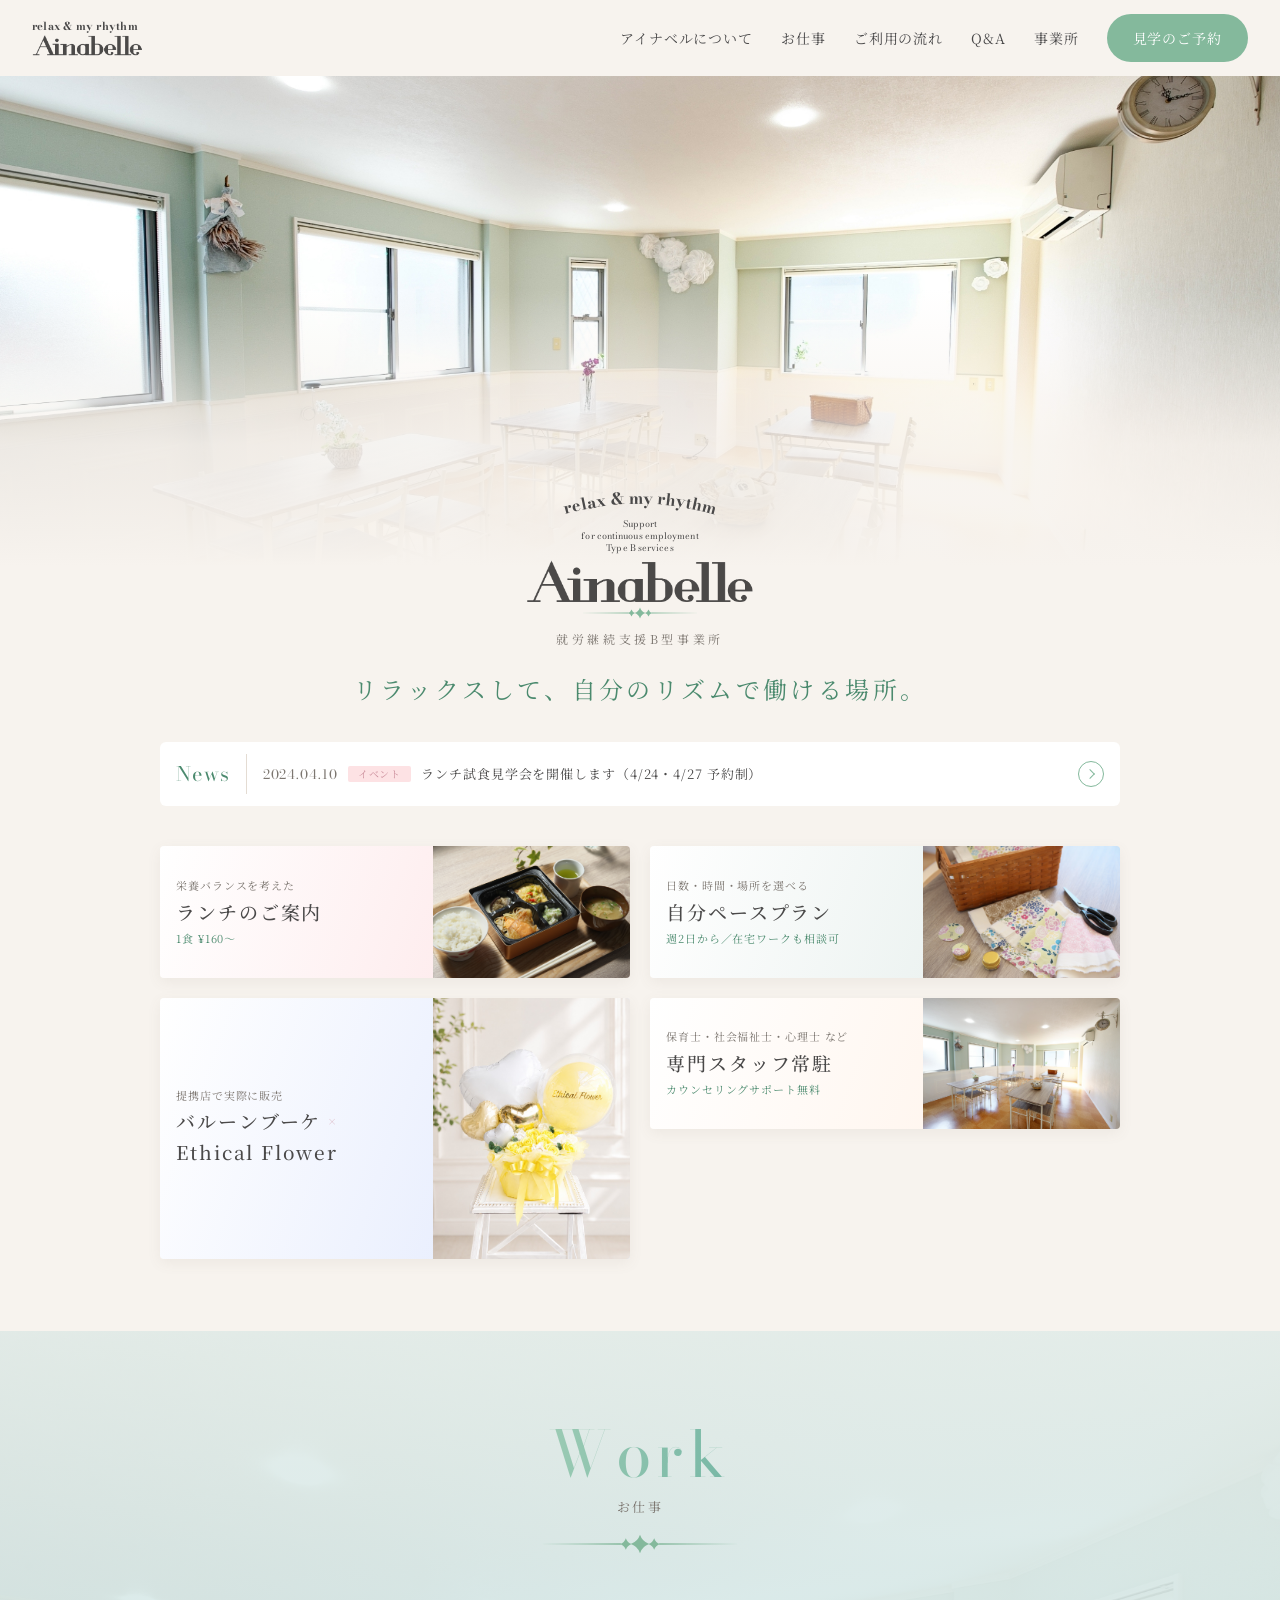
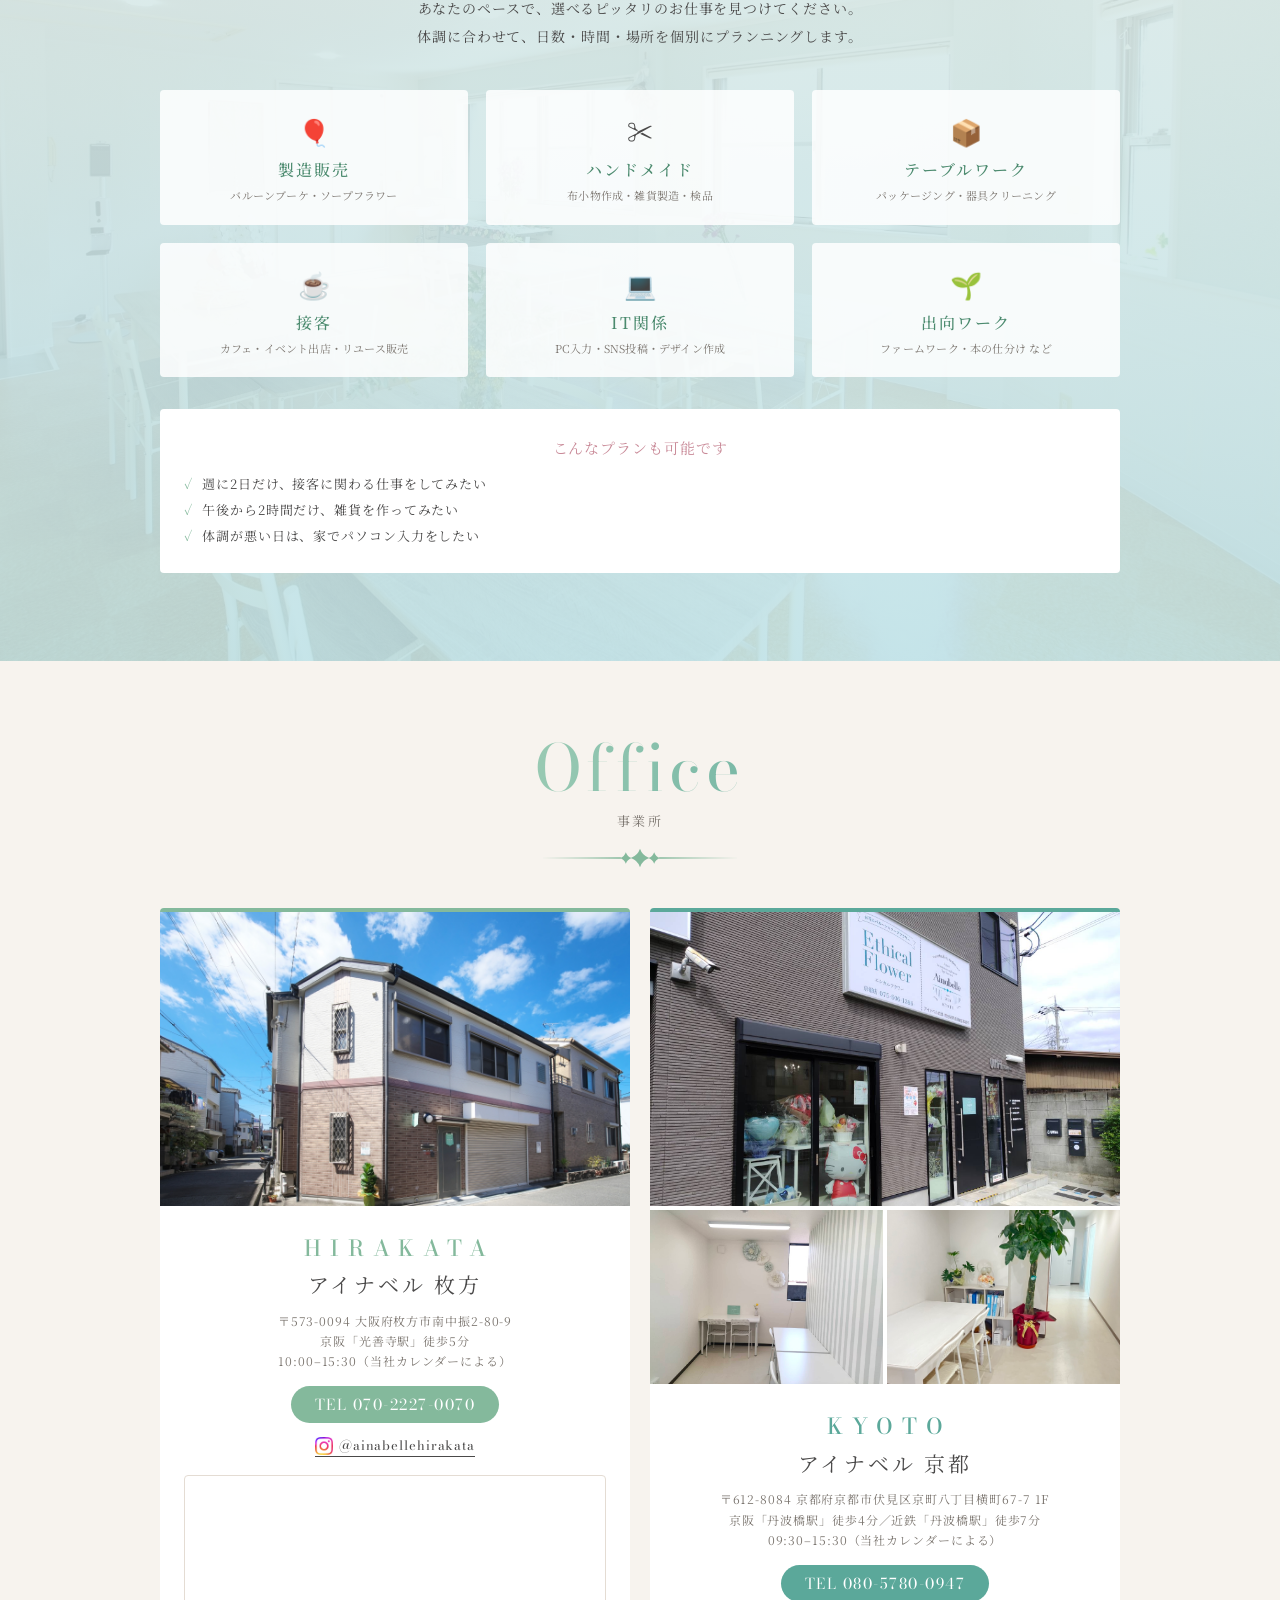
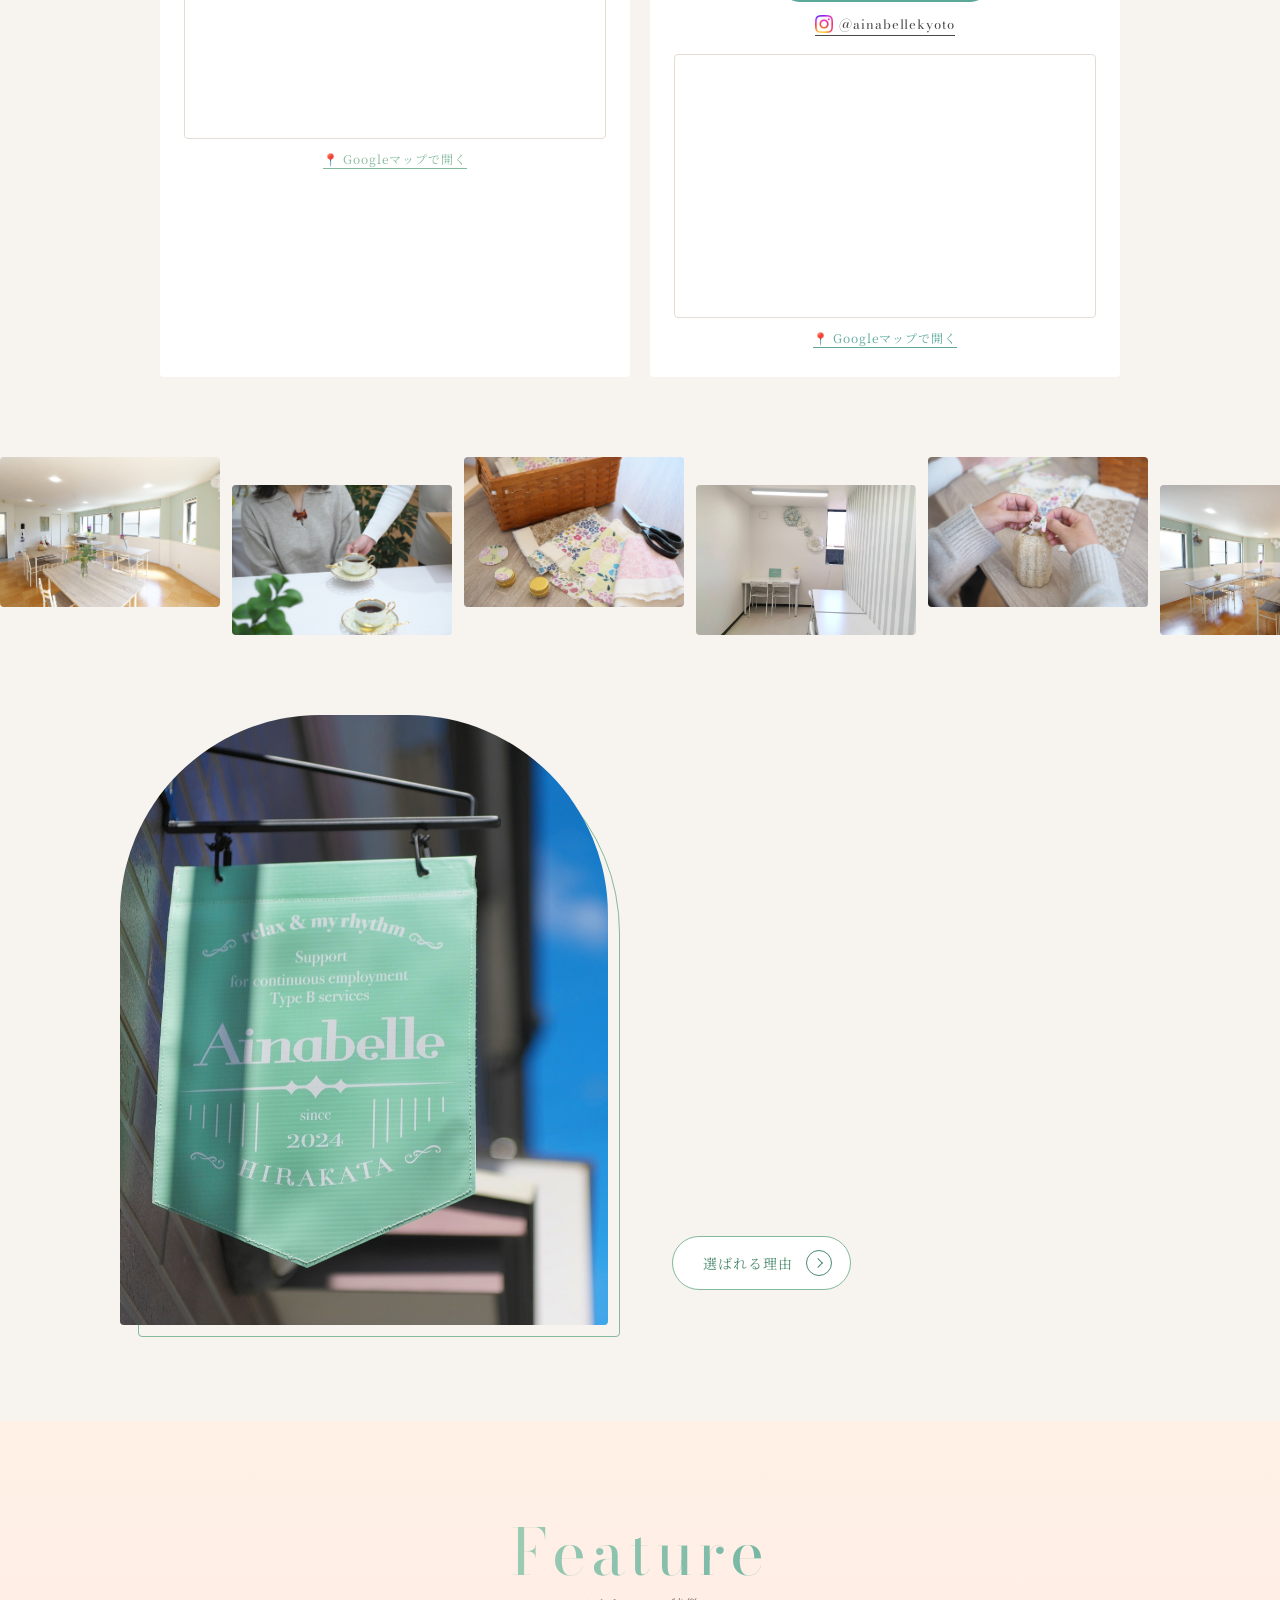
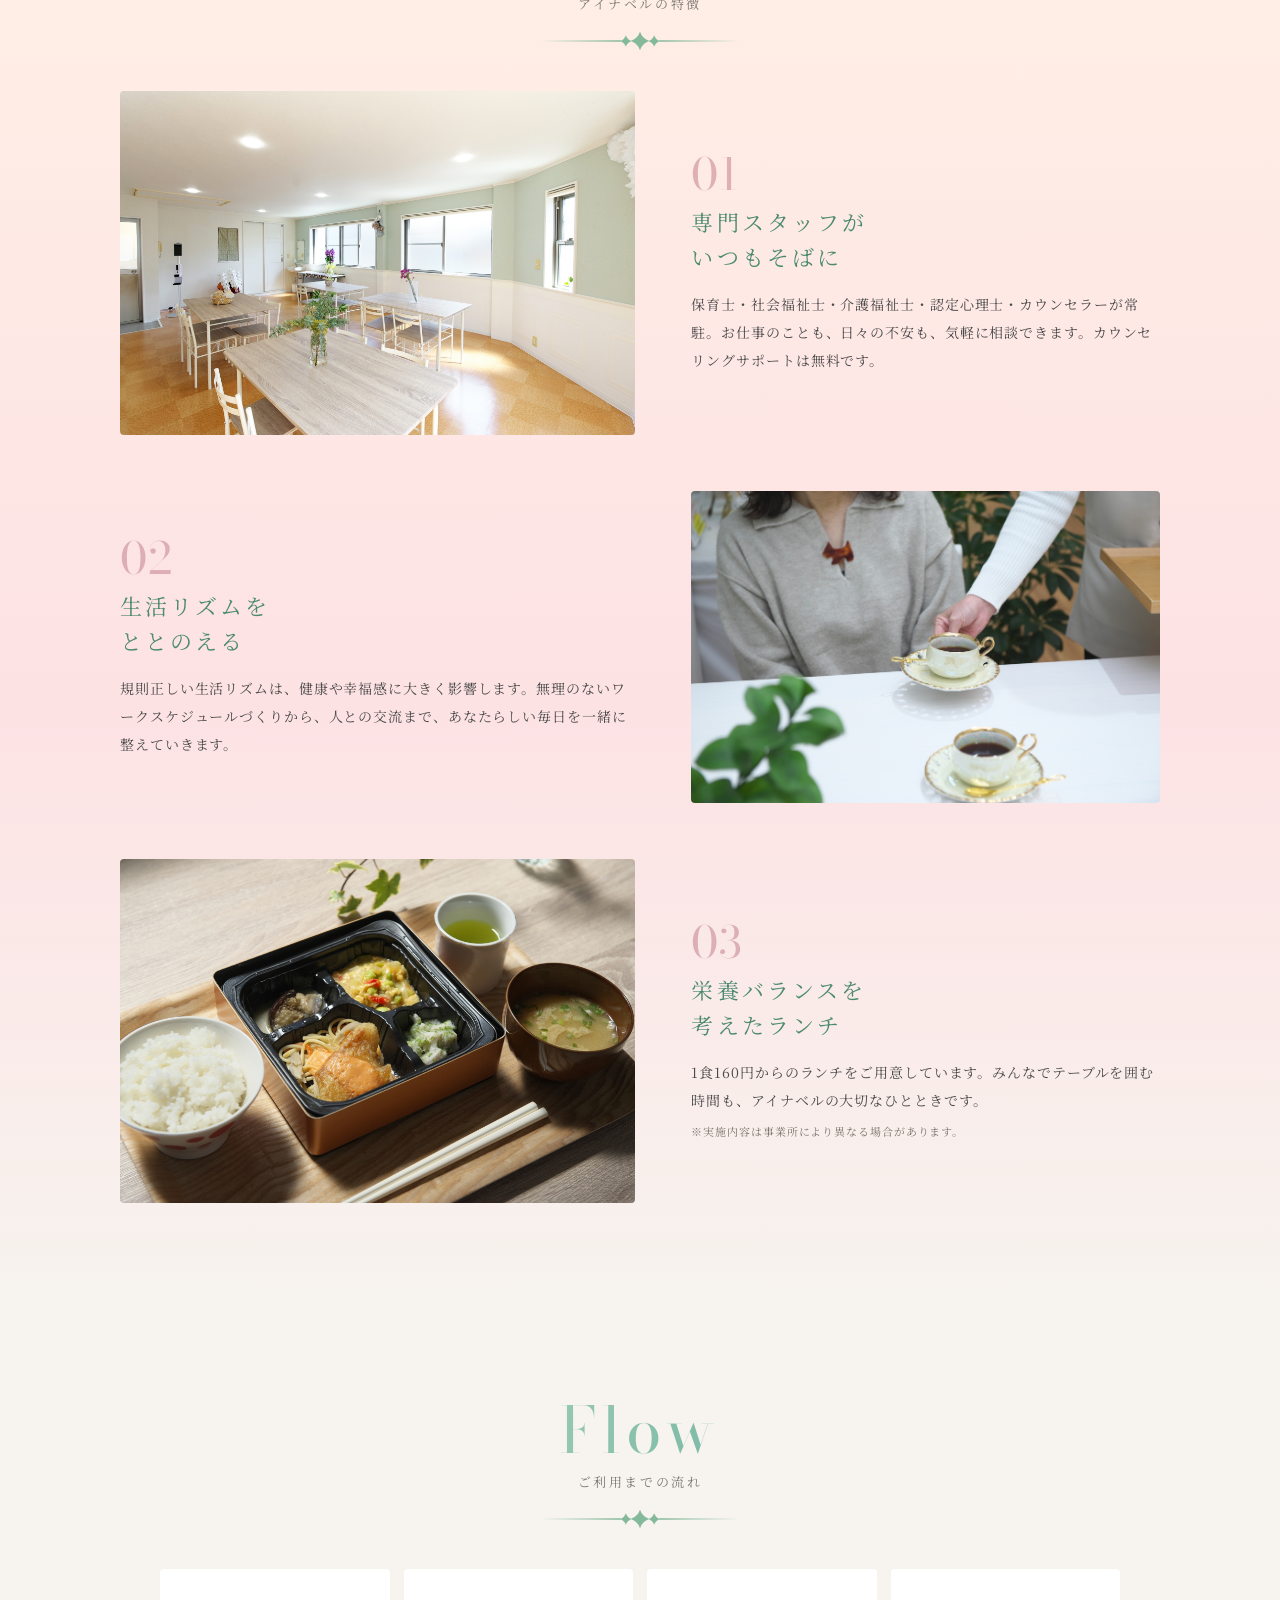
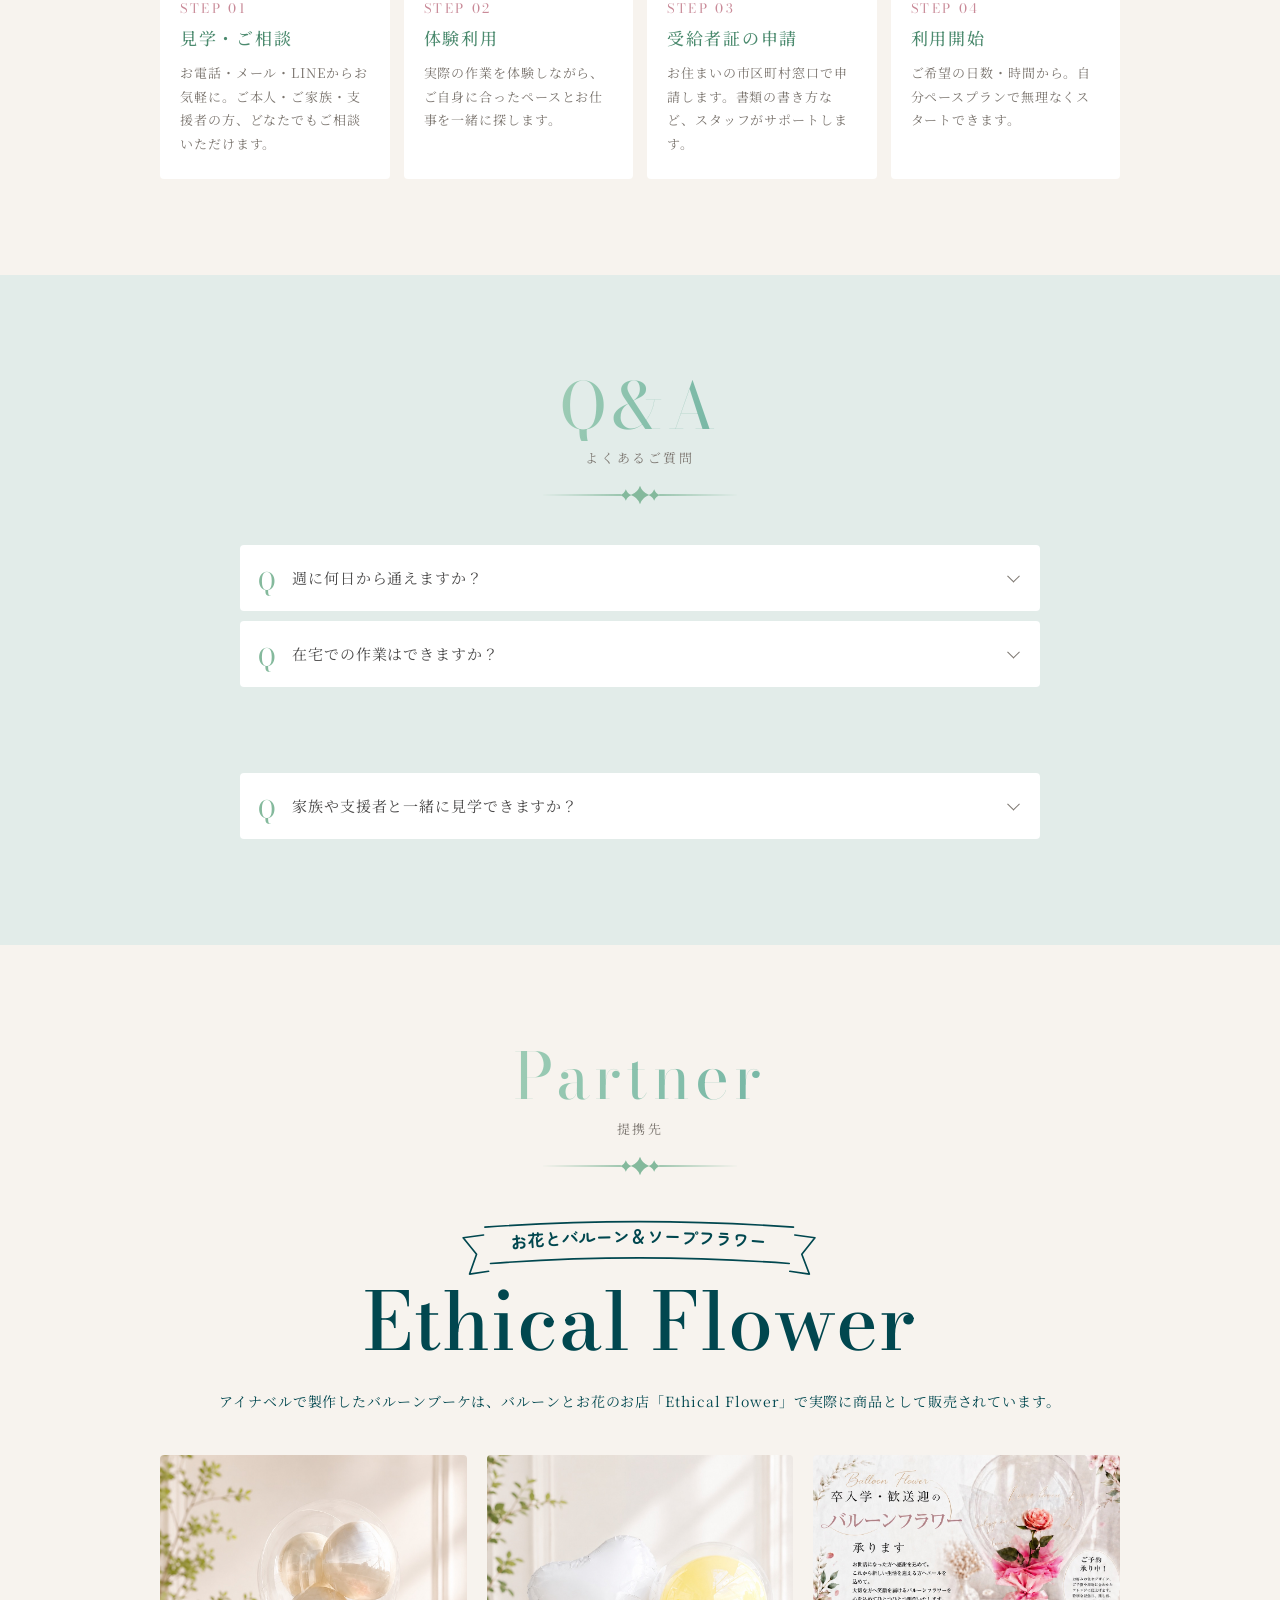
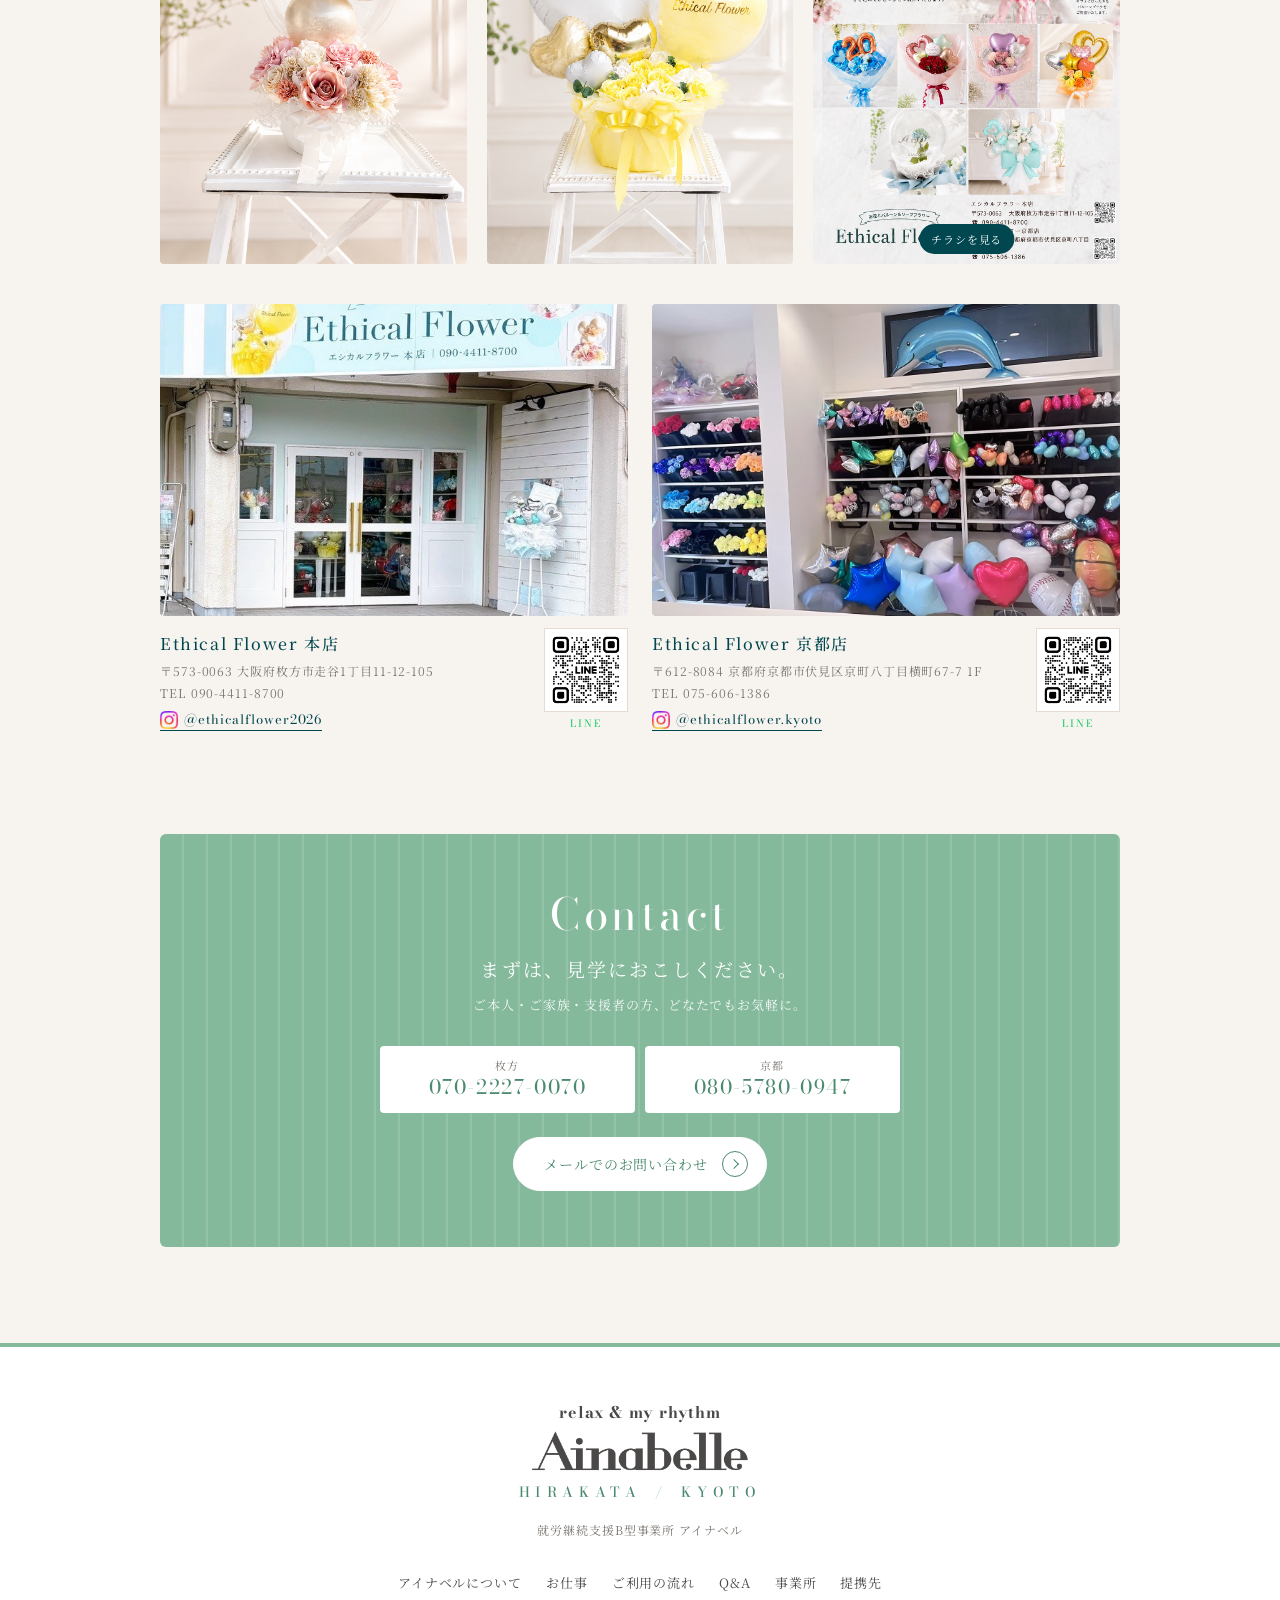
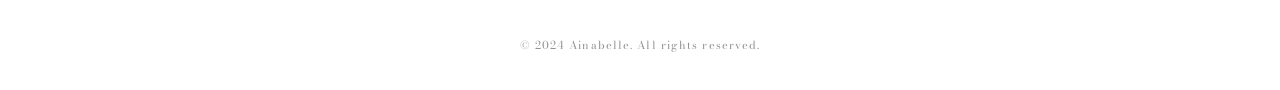
==== index.html @ 95e2e181 "Add files via upload" ====
<!DOCTYPE html>
<html lang="ja">
<head>
  <meta charset="utf-8">
  <meta name="viewport" content="width=device-width, initial-scale=1">
  <title>アイナベル | 就労継続支援B型事業所（枚方・京都伏見）</title>
  <meta name="description" content="枚方市・京都市伏見区の就労継続支援B型事業所アイナベル。リラックスして、自分のリズムで働ける場所です。">
  <link rel="preconnect" href="https://fonts.googleapis.com">
  <link rel="preconnect" href="https://fonts.gstatic.com" crossorigin>
  <link href="https://fonts.googleapis.com/css2?family=Abril+Fatface&family=Bodoni+Moda:ital,opsz,wght@0,6..96,400;0,6..96,500;0,6..96,700;1,6..96,400&family=Zen+Maru+Gothic:wght@500;700&family=Noto+Serif+JP:wght@300;400;500&family=Noto+Sans+JP:wght@300;400;500&display=swap" rel="stylesheet">
  <link rel="stylesheet" href="style.css?v=20261015d">
</head>
<body>

  <!-- ========== ヘッダー ========== -->
  <header class="l-header">
    <div class="l-header__wrapper">
      <a class="l-header__access" href="#access">
        <svg viewBox="0 0 24 24" aria-hidden="true"><path d="M12 2C8.1 2 5 5.1 5 9c0 5.2 7 13 7 13s7-7.8 7-13c0-3.9-3.1-7-7-7zm0 9.5c-1.4 0-2.5-1.1-2.5-2.5S10.6 6.5 12 6.5s2.5 1.1 2.5 2.5-1.1 2.5-2.5 2.5z"/></svg>
        <span>ACCESS</span>
      </a>
      <a class="l-header__logo" href="#top">
        <span class="l-header__logo__sub">relax &amp; my rhythm</span>
        <span class="l-header__logo__main"><img src="ainabelle_wordmark.png" alt="Ainabelle"></span>
      </a>
      <nav class="l-header__nav" aria-label="グローバルナビ">
        <a href="#about">アイナベルについて</a>
        <a href="#work">お仕事</a>
        <a href="#flow">ご利用の流れ</a>
        <a href="#faq">Q&amp;A</a>
        <a href="#access">事業所</a>
      </nav>
      <a class="l-header__reserve" href="#contact">見学のご予約</a>
      <button class="l-header__ham" id="ham" aria-label="メニューを開く" aria-expanded="false">
        <span></span><span></span><span></span>
      </button>
    </div>
    <ul class="l-header__upper">
      <li><a href="#work"><b>お仕事一覧</b><small>WORK</small></a></li>
      <li><a href="#contact"><b>見学のご予約</b><small>RESERVE</small></a></li>
    </ul>
  </header>

  <!-- ドロワーメニュー -->
  <div class="l-drawer" id="drawer" aria-hidden="true">
    <div class="l-drawer__inner">
      <p class="l-drawer__logo"><img src="ainabelle_wordmark.png" alt="Ainabelle"></p>
      <ul class="l-drawer__list">
        <li><a href="#about"><span>ABOUT</span>アイナベルについて</a></li>
        <li><a href="#work"><span>WORK</span>お仕事</a></li>
        <li><a href="#feature"><span>FEATURE</span>アイナベルの特徴</a></li>
        <li><a href="#flow"><span>FLOW</span>ご利用までの流れ</a></li>
        <li><a href="#faq"><span>Q&amp;A</span>よくあるご質問</a></li>
        <li><a href="#access"><span>ACCESS</span>事業所・アクセス</a></li>
        <li><a href="#partner"><span>PARTNER</span>提携先</a></li>
      </ul>
      <a class="c-btn c-btn--fill" href="#contact">見学・お問い合わせ</a>
    </div>
  </div>

  <main id="top">

    <!-- ========== メインビジュアル ========== -->
    <section class="p-mv">
      <div class="p-mv__slider" id="mvSlider">
        <div class="p-mv__slide is-active"><img src="2f94bbd2-7914-4ed5-9bcd-0493b858ccd7_0.jpg" alt="明るいダイニングスペース"></div>
        <div class="p-mv__slide"><img src="fa40e8f0-b269-4f21-bf43-507db3e18d93_0.jpg" alt="落ち着いた休憩スペース"></div>
        <div class="p-mv__slide"><img src="402781b4-92eb-4907-a8e5-8267bfce230e_0.jpg" alt="ハンドメイドの布小物の材料"></div>
      </div>
      <div class="p-mv__content">
        <p class="p-mv__catch"><svg viewBox="0 0 600 110" role="img" aria-label="relax &amp; my rhythm"><path id="mvArc" d="M20 104Q300 14 580 104" fill="none"/><text font-size="54" text-anchor="middle"><textPath href="#mvArc" startOffset="50%">relax &amp; my rhythm</textPath></text></svg></p>
        <p class="p-mv__en">Support<br>for continuous employment<br>Type B services</p>
        <h1 class="p-mv__h"><img src="ainabelle_wordmark.png" alt="Ainabelle"></h1>
        <p class="p-mv__sub">就労継続支援B型事業所</p>
        <p class="p-mv__copy">リラックスして、<br class="sp">自分のリズムで働ける場所。</p>
      </div>
    </section>

    <!-- ========== お知らせ ========== -->
    <section class="p-news">
      <div class="p-news__inner">
        <h2 class="p-news__ttl">News</h2>
        <a class="p-news__item" href="#contact">
          <span class="p-news__date">2024.04.10</span>
          <span class="p-news__cat">イベント</span>
          <span class="p-news__txt">ランチ試食見学会を開催します（4/24・4/27 予約制）</span>
          <span class="c-arrow" aria-hidden="true"></span>
        </a>
      </div>
    </section>

    <!-- ========== ピックアップバナー ========== -->
    <section class="p-pickup">
      <ul class="p-pickup__list">
        <li data-anime="fadeUp">
          <a class="p-pickup__bnr p-pickup__bnr--pink" href="#feature">
            <div class="p-pickup__txt">
              <small>栄養バランスを考えた</small>
              <b>ランチのご案内</b>
              <span>1食 ¥160〜</span>
            </div>
            <img src="1b3b6856-b0fe-4050-9311-491ececcb02d_0.jpg" alt="ランチの写真">
          </a>
        </li>
        <li data-anime="fadeUp">
          <a class="p-pickup__bnr p-pickup__bnr--mint" href="#work">
            <div class="p-pickup__txt">
              <small>日数・時間・場所を選べる</small>
              <b>自分ペースプラン</b>
              <span>週2日から／在宅ワークも相談可</span>
            </div>
            <img src="402781b4-92eb-4907-a8e5-8267bfce230e_0.jpg" alt="ハンドメイドの作業風景">
          </a>
        </li>
        <li data-anime="fadeUp">
          <a class="p-pickup__bnr p-pickup__bnr--lav" href="#partner">
            <div class="p-pickup__txt">
              <small>提携店で実際に販売</small>
              <b>バルーンブーケ <i>×</i> Ethical Flower</b>
            </div>
            <img src="ethical_product_yellow.jpg" alt="バルーンとソープフラワーのアレンジ">
          </a>
        </li>
        <li data-anime="fadeUp">
          <a class="p-pickup__bnr p-pickup__bnr--cream" href="#feature">
            <div class="p-pickup__txt">
              <small>保育士・社会福祉士・心理士 など</small>
              <b>専門スタッフ常駐</b>
              <span>カウンセリングサポート無料</span>
            </div>
            <img src="fa40e8f0-b269-4f21-bf43-507db3e18d93_0.jpg" alt="落ち着いた室内">
          </a>
        </li>
      </ul>
    </section>

    <!-- ========== お仕事 ========== -->
    <section class="p-work" id="work">
      <div class="p-work__bg" aria-hidden="true"></div>
      <div class="p-work__inner">
        <div class="c-ttl" data-anime="fadeUp">
          <p class="c-ttl__en c-grad">Work</p>
          <h2 class="c-ttl__ja">お仕事</h2>
        </div>
        <p class="p-work__lead" data-anime="fadeUp">あなたのペースで、選べるピッタリのお仕事を見つけてください。<br class="pc">体調に合わせて、日数・時間・場所を個別にプランニングします。</p>
        <ul class="p-work__list">
          <li data-anime="fadeUp"><span class="p-work__ico">🎈</span><b>製造販売</b><small>バルーンブーケ・ソープフラワー</small></li>
          <li data-anime="fadeUp"><span class="p-work__ico">✂️</span><b>ハンドメイド</b><small>布小物作成・雑貨製造・検品</small></li>
          <li data-anime="fadeUp"><span class="p-work__ico">📦</span><b>テーブルワーク</b><small>パッケージング・器具クリーニング</small></li>
          <li data-anime="fadeUp"><span class="p-work__ico">☕</span><b>接客</b><small>カフェ・イベント出店・リユース販売</small></li>
          <li data-anime="fadeUp"><span class="p-work__ico">💻</span><b>IT関係</b><small>PC入力・SNS投稿・デザイン作成</small></li>
          <li data-anime="fadeUp"><span class="p-work__ico">🌱</span><b>出向ワーク</b><small>ファームワーク・本の仕分け など</small></li>
        </ul>
        <div class="p-work__plan" data-anime="fadeUp">
          <p class="p-work__plan__h">こんなプランも可能です</p>
          <ul>
            <li>週に2日だけ、接客に関わる仕事をしてみたい</li>
            <li>午後から2時間だけ、雑貨を作ってみたい</li>
            <li>体調が悪い日は、家でパソコン入力をしたい</li>
          </ul>
        </div>
      </div>
    </section>

    <!-- ========== 事業所リンク ========== -->
    <section class="p-link" id="access">
      <div class="c-ttl" data-anime="fadeUp">
        <p class="c-ttl__en c-grad">Office</p>
        <h2 class="c-ttl__ja">事業所</h2>
      </div>
      <ul class="p-link__list">
        <li class="p-link__item p-link__item--hirakata" data-anime="fadeUp">
          <div class="p-link__bg"><img src="6fe309cb-6db4-4748-bd06-e7ea5cd4a6e8_0.jpg" alt="アイナベル枚方の外観"></div>
          <div class="p-link__body">
            <p class="p-link__en">HIRAKATA</p>
            <h3 class="p-link__ttl">アイナベル 枚方</h3>
            <p class="p-link__info">〒573-0094 大阪府枚方市南中振2-80-9<br>京阪「光善寺駅」徒歩5分<br>10:00–15:30（当社カレンダーによる）</p>
            <a class="p-link__tel" href="tel:07022270070">TEL 070-2227-0070</a>
            <a class="p-link__insta" href="https://www.instagram.com/ainabellehirakata/" target="_blank" rel="noopener"><img src="instagram_icon.png" alt="" width="18" height="18">@ainabellehirakata</a>
            <div class="p-link__map"><iframe src="https://www.google.com/maps?q=34.7950866,135.6289407&z=17&output=embed" loading="lazy" referrerpolicy="no-referrer-when-downgrade" title="アイナベル枚方の地図"></iframe></div>
            <a class="p-link__maplink" href="https://www.google.com/maps/place/就労継続支援B型事業所アイナベル/@34.7950866,135.6289407,17z/data=!3m1!4b1!4m6!3m5!1s0x60011d5c25591e67:0x5ee5bf7b36dc4a!8m2!3d34.7950866!4d135.6289407!16s%2Fg%2F11vrxztby2" target="_blank" rel="noopener">Googleマップで開く</a>
          </div>
        </li>
        <li class="p-link__item p-link__item--kyoto" data-anime="fadeUp">
          <div class="p-link__bg"><img src="kyoto_exterior.jpg" alt="アイナベル京都の外観（Ethical Flower 京都店と同じ建物）"></div>
          <div class="p-link__thumbs">
            <img src="kyoto_room1.jpg" alt="アイナベル京都の作業スペース">
            <img src="kyoto_room2.jpg" alt="アイナベル京都の室内">
          </div>
          <div class="p-link__body">
            <p class="p-link__en">KYOTO</p>
            <h3 class="p-link__ttl">アイナベル 京都</h3>
            <p class="p-link__info">〒612-8084 京都府京都市伏見区京町八丁目横町67-7 1F<br>京阪「丹波橋駅」徒歩4分／近鉄「丹波橋駅」徒歩7分<br>09:30–15:30（当社カレンダーによる）</p>
            <a class="p-link__tel" href="tel:08057800947">TEL 080-5780-0947</a>
            <a class="p-link__insta" href="https://www.instagram.com/ainabellekyoto/" target="_blank" rel="noopener"><img src="instagram_icon.png" alt="" width="18" height="18">@ainabellekyoto</a>
            <div class="p-link__map"><iframe src="https://www.google.com/maps?q=京都府京都市伏見区京町八丁目横町67-7&z=17&output=embed" loading="lazy" referrerpolicy="no-referrer-when-downgrade" title="アイナベル京都の地図"></iframe></div>
            <a class="p-link__maplink" href="https://www.google.com/maps?cid=4467333497921078488" target="_blank" rel="noopener">Googleマップで開く</a>
          </div>
        </li>
      </ul>
    </section>

    <!-- ========== 写真ループ ========== -->
    <div class="c-loop" aria-hidden="true">
      <div class="c-loop__track">
        <img src="2f94bbd2-7914-4ed5-9bcd-0493b858ccd7_0.jpg" alt="">
        <img src="1d7b2835-61f1-425c-9fde-ad6c198ccd1a_0.jpg" alt="">
        <img src="402781b4-92eb-4907-a8e5-8267bfce230e_0.jpg" alt="">
        <img src="kyoto_room1.jpg" alt="">
        <img src="53fbb1a7-87bc-43b7-aa86-a0ed3ca0fb69_0.jpg" alt="">
        <img src="fa40e8f0-b269-4f21-bf43-507db3e18d93_0.jpg" alt="">
        <img src="kyoto_room2.jpg" alt="">
        <img src="e87c1045-b65a-47de-9d91-d7d8843fcbc4_0.jpg" alt="">
        <img src="photo_241110.jpg" alt="">
        <img src="1b3b6856-b0fe-4050-9311-491ececcb02d_0.jpg" alt="">
      </div>
    </div>

    <!-- ========== ABOUT ========== -->
    <section class="p-about" id="about">
      <div class="p-about__wrapper">
        <div class="p-about__img" data-anime="fadeUp">
          <img src="photo_dsc4703.jpg" alt="アイナベル枚方の吊り下げ看板">
        </div>
        <div class="p-about__content">
          <div class="c-ttl" data-anime="fadeUp">
            <p class="c-ttl__en c-grad">About</p>
            <h2 class="c-ttl__ja">アイナベルについて</h2>
          </div>
          <p class="p-about__txt" data-anime="fadeUp">
            アイナベルは、枚方市南中振と京都市伏見区にある就労継続支援B型事業所です。<br>
            バルーンブーケの製造販売やカフェ事業をはじめ、地域のイベントにも参加しています。<br><br>
            保育士・社会福祉士・介護福祉士・認定心理士・カウンセラーなどの専門スタッフが常駐し、カウンセリングサポートも無料で受けられます。<br><br>
            「毎日来たくなる」ようなリラックスできる空間づくりにこだわっています。
          </p>
          <a class="c-btn" href="#feature" data-anime="fadeUp">選ばれる理由<span class="c-arrow"></span></a>
        </div>
      </div>
    </section>

    <!-- ========== 特徴（交互グリッド） ========== -->
    <section class="p-feature" id="feature">
      <div class="c-ttl" data-anime="fadeUp">
        <p class="c-ttl__en c-grad">Feature</p>
        <h2 class="c-ttl__ja">アイナベルの特徴</h2>
      </div>
      <div class="l-grid">
        <div class="l-grid__item" data-anime="fadeUp">
          <div class="l-grid__img"><img src="2f94bbd2-7914-4ed5-9bcd-0493b858ccd7_0.jpg" alt="明るいダイニングスペース"></div>
          <div class="l-grid__content">
            <p class="l-grid__num">01</p>
            <h3 class="l-grid__ttl">専門スタッフが<br>いつもそばに</h3>
            <p class="l-grid__txt">保育士・社会福祉士・介護福祉士・認定心理士・カウンセラーが常駐。お仕事のことも、日々の不安も、気軽に相談できます。カウンセリングサポートは無料です。</p>
          </div>
        </div>
        <div class="l-grid__item" data-anime="fadeUp">
          <div class="l-grid__img"><img src="1d7b2835-61f1-425c-9fde-ad6c198ccd1a_0.jpg" alt="ゆったりとした休憩のひととき"></div>
          <div class="l-grid__content">
            <p class="l-grid__num">02</p>
            <h3 class="l-grid__ttl">生活リズムを<br>ととのえる</h3>
            <p class="l-grid__txt">規則正しい生活リズムは、健康や幸福感に大きく影響します。無理のないワークスケジュールづくりから、人との交流まで、あなたらしい毎日を一緒に整えていきます。</p>
          </div>
        </div>
        <div class="l-grid__item" data-anime="fadeUp">
          <div class="l-grid__img"><img src="1b3b6856-b0fe-4050-9311-491ececcb02d_0.jpg" alt="ランチの写真"></div>
          <div class="l-grid__content">
            <p class="l-grid__num">03</p>
            <h3 class="l-grid__ttl">栄養バランスを<br>考えたランチ</h3>
            <p class="l-grid__txt">1食160円からのランチをご用意しています。みんなでテーブルを囲む時間も、アイナベルの大切なひとときです。<small>※実施内容は事業所により異なる場合があります。</small></p>
          </div>
        </div>
      </div>
    </section>

    <!-- ========== ご利用までの流れ ========== -->
    <section class="p-flow" id="flow">
      <div class="c-ttl" data-anime="fadeUp">
        <p class="c-ttl__en c-grad">Flow</p>
        <h2 class="c-ttl__ja">ご利用までの流れ</h2>
      </div>
      <ol class="p-flow__list">
        <li data-anime="fadeUp"><span class="p-flow__step">STEP 01</span><b>見学・ご相談</b><p>お電話・メール・LINEからお気軽に。ご本人・ご家族・支援者の方、どなたでもご相談いただけます。</p></li>
        <li data-anime="fadeUp"><span class="p-flow__step">STEP 02</span><b>体験利用</b><p>実際の作業を体験しながら、ご自身に合ったペースとお仕事を一緒に探します。</p></li>
        <li data-anime="fadeUp"><span class="p-flow__step">STEP 03</span><b>受給者証の申請</b><p>お住まいの市区町村窓口で申請します。書類の書き方など、スタッフがサポートします。</p></li>
        <li data-anime="fadeUp"><span class="p-flow__step">STEP 04</span><b>利用開始</b><p>ご希望の日数・時間から。自分ペースプランで無理なくスタートできます。</p></li>
      </ol>
    </section>

    <!-- ========== Q&A ========== -->
    <section class="p-faq" id="faq">
      <div class="p-faq__wrapper">
        <div class="c-ttl" data-anime="fadeUp">
          <p class="c-ttl__en c-grad">Q&amp;A</p>
          <h2 class="c-ttl__ja">よくあるご質問</h2>
        </div>
        <dl class="p-faq__list">
          <div class="l-faq__item" data-anime="fadeUp">
            <dt class="l-faq__q"><button aria-expanded="false">週に何日から通えますか？</button></dt>
            <dd class="l-faq__a">週2日から利用可能です。ご自身の体調に合わせて、日数や時間を調整できます。</dd>
          </div>
          <div class="l-faq__item" data-anime="fadeUp">
            <dt class="l-faq__q"><button aria-expanded="false">在宅での作業はできますか？</button></dt>
            <dd class="l-faq__a">内容によっては在宅ワークも可能です。詳しくはご相談ください。</dd>
          </div>
          <div class="l-faq__item" data-anime="fadeUp">
            <dt class="l-faq__q"><button aria-expanded="false">見学だけでも大丈夫ですか？</button></dt>
            <dd class="l-faq__a">もちろんです。まずは雰囲気を見ていただくだけでも歓迎です。</dd>
          </div>
          <div class="l-faq__item" data-anime="fadeUp">
            <dt class="l-faq__q"><button aria-expanded="false">家族や支援者と一緒に見学できますか？</button></dt>
            <dd class="l-faq__a">はい、ご本人・ご家族・支援者の方、どなたでもお気軽にお越しください。</dd>
          </div>
        </dl>
      </div>
    </section>

    <!-- ========== 提携先 ========== -->
    <section class="p-partner" id="partner">
      <div class="c-ttl" data-anime="fadeUp">
        <p class="c-ttl__en c-grad">Partner</p>
        <h2 class="c-ttl__ja">提携先</h2>
      </div>
      <div class="p-partner__name" data-anime="fadeUp">
        <!-- 元ロゴのリボン（上下のアーチ＋切り込みのある両端）をSVGで再現 -->
        <svg class="p-partner__ribbon" viewBox="340 0 1310 220" role="img" aria-label="お花とバルーン＆ソープフラワー">
          <g fill="none" stroke="currentColor" stroke-width="6" stroke-linejoin="round" stroke-linecap="round">
            <path d="M440 40Q990 0 1545 40"/>
            <path d="M460 170Q990 130 1530 170"/>
            <path d="M435 68L362 78L410 137L385 208L453 198"/>
            <path d="M1550 68L1622 78L1575 137L1602 208L1532 198"/>
          </g>
          <path id="ribbonCurve" d="M490 122Q990 72 1490 122" fill="none"/>
          <text font-size="60" font-weight="700" fill="currentColor" text-anchor="middle"><textPath href="#ribbonCurve" startOffset="50%">お花とバルーン＆ソープフラワー</textPath></text>
        </svg>
        <p class="p-partner__en">Ethical Flower</p>
      </div>
      <p class="p-partner__lead" data-anime="fadeUp">アイナベルで製作したバルーンブーケは、<br class="sp">バルーンとお花のお店「Ethical Flower」で<br class="sp">実際に商品として販売されています。</p>
      <ul class="p-partner__gallery">
        <li data-anime="fadeUp"><img src="ethical_product_pearl.jpg" alt="パールバルーンとピンクの花のアレンジ"></li>
        <li data-anime="fadeUp"><img src="ethical_product_yellow.jpg" alt="イエローのソープフラワーとハートバルーンのアレンジ"></li>
        <li data-anime="fadeUp">
          <a class="p-partner__flyer" href="ethical_flyer.jpg" target="_blank" rel="noopener">
            <img src="ethical_flyer.jpg" alt="Ethical Flower バルーンフラワーのチラシ">
            <span>チラシを見る</span>
          </a>
        </li>
      </ul>
      <ul class="p-partner__list">
        <li data-anime="fadeUp">
          <img src="ethical_honten_exterior.jpg" alt="Ethical Flower 本店の外観">
          <div class="p-partner__info">
            <div>
              <b>Ethical Flower 本店</b>
              <p>〒573-0063 大阪府枚方市走谷1丁目11-12-105<br>TEL 090-4411-8700</p>
              <a class="p-partner__insta" href="https://www.instagram.com/ethicalflower2026/" target="_blank" rel="noopener"><img src="instagram_icon.png" alt="" width="18" height="18">@ethicalflower2026</a>
            </div>
            <figure class="p-partner__qr"><img src="ethical_honten_line_qr.png" alt="Ethical Flower 本店 LINE公式アカウントのQRコード"><figcaption>LINE</figcaption></figure>
          </div>
        </li>
        <li data-anime="fadeUp">
          <img src="ethical_kyoto_interior.jpg" alt="Ethical Flower 京都店の店内">
          <div class="p-partner__info">
            <div>
              <b>Ethical Flower 京都店</b>
              <p>〒612-8084 京都府京都市伏見区京町八丁目横町67-7 1F<br>TEL 075-606-1386</p>
              <a class="p-partner__insta" href="https://www.instagram.com/ethicalflower.kyoto/" target="_blank" rel="noopener"><img src="instagram_icon.png" alt="" width="18" height="18">@ethicalflower.kyoto</a>
            </div>
            <figure class="p-partner__qr"><img src="ethical_kyoto_line_qr.png" alt="Ethical Flower 京都店 LINE公式アカウントのQRコード"><figcaption>LINE</figcaption></figure>
          </div>
        </li>
      </ul>
    </section>

    <!-- ========== お問い合わせ ========== -->
    <section class="p-contact" id="contact">
      <div class="p-contact__inner" data-anime="fadeUp">
        <p class="p-contact__en">Contact</p>
        <h2 class="p-contact__h">まずは、見学におこしください。</h2>
        <p class="p-contact__txt">ご本人・ご家族・支援者の方、どなたでもお気軽に。</p>
        <div class="p-contact__btns">
          <a class="p-contact__btn" href="tel:07022270070"><small>枚方</small>070-2227-0070</a>
          <a class="p-contact__btn" href="tel:08057800947"><small>京都</small>080-5780-0947</a>
        </div>
        <a class="c-btn c-btn--white" href="mailto:info@ainabelle.com">メールでのお問い合わせ<span class="c-arrow"></span></a>
      </div>
    </section>

  </main>

  <!-- ========== フッター ========== -->
  <footer class="l-footer">
    <p class="l-footer__catch">relax &amp; my rhythm</p>
    <p class="l-footer__logo"><img src="ainabelle_wordmark.png" alt="Ainabelle"></p>
    <p class="l-footer__area">HIRAKATA <i>/</i> KYOTO</p>
    <p class="l-footer__sub">就労継続支援B型事業所 アイナベル</p>
    <ul class="l-footer__nav">
      <li><a href="#about">アイナベルについて</a></li>
      <li><a href="#work">お仕事</a></li>
      <li><a href="#flow">ご利用の流れ</a></li>
      <li><a href="#faq">Q&amp;A</a></li>
      <li><a href="#access">事業所</a></li>
      <li><a href="#partner">提携先</a></li>
    </ul>
    <small class="l-footer__copy">© 2024 Ainabelle. All rights reserved.</small>
  </footer>

  <!-- ========== 下部固定ボタン（スマホ） ========== -->
  <ul class="l-fixed">
    <li><a class="l-fixed__line" href="#contact"><span>💬</span>LINE</a></li>
    <li><a class="l-fixed__tel" href="#access"><span>📞</span>電話する</a></li>
    <li><a class="l-fixed__web" href="#contact"><span>📅</span>見学予約</a></li>
  </ul>

  <script src="main.js?v=20261015d"></script>
</body>
</html>
---- style.css ----
/* =========================================================
   アイナベル site-v2
   参考：gerbera-clinic.jp の構成（明朝＋欧文セリフ、淡いベージュ地、グラデ見出し）
   配色：参考/ のロゴ（枚方＝セージ、京都＝ティール、Ethical Flower＝ディープティール）＋カラーチャート
   ========================================================= */
* { margin: 0; padding: 0; box-sizing: border-box; }

:root {
  --base: #F7F3EE;      /* 地色（F0EFEB と FFF1E6 の中間） */
  --cream: #FFF1E6;
  --pink: #FDE2E4;
  --pink-2: #FAD2E1;
  --mint: #E2ECE9;
  --aqua: #BEE1E6;
  --lav: #DFE7FD;
  --gray: #EAE4E9;
  --sage: #84B99C;      /* 枚方ロゴ */
  --teal: #5BA89A;      /* 京都ロゴ */
  --ethical: #01474F;   /* Ethical Flower */
  --sage-deep: #4B8A6E;
  --rose: #C98A98;
  --ink: #4A4949;      /* ロゴの文字色 */
  --ink-soft: #7C7670;
  --line: #E4DCD3;
  --grad: linear-gradient(100deg, #6FA88A 0%, #9CCBB4 40%, #5BA89A 75%, #84B99C 100%);
  --serif: "Noto Serif JP", "Hiragino Mincho ProN", "Yu Mincho", serif;
  --en: "Bodoni Moda", "Bodoni 72", "Didot", serif;   /* ロゴの細い欧文に近い書体 */
  --logo: "Abril Fatface", "Didot", "Bodoni 72", serif;   /* ロゴの Ainabelle に近い書体 */
  --sans: "Noto Sans JP", "Hiragino Kaku Gothic ProN", sans-serif;
}

html { scroll-behavior: smooth; scroll-padding-top: 70px; }
body {
  font-family: var(--serif);
  font-weight: 400;
  color: var(--ink);
  background: var(--base);
  line-height: 2;
  letter-spacing: 0.06em;
  font-size: 15px;
  padding-bottom: 64px;
}
img { display: block; max-width: 100%; }
a { color: inherit; text-decoration: none; }
ul, ol { list-style: none; }
button { font: inherit; color: inherit; background: none; border: 0; cursor: pointer; }
.pc { display: none; }
@media (min-width: 900px) {
  .pc { display: inline; }
  .sp { display: none; }
  body { padding-bottom: 0; }
}

/* ---------- 共通パーツ ---------- */
.c-grad {
  background: var(--grad);
  -webkit-background-clip: text;
  background-clip: text;
  color: transparent;
}
.c-ttl { text-align: center; margin-bottom: 40px; }
.c-ttl__en {
  font-family: var(--en);
  font-size: clamp(40px, 9vw, 64px);
  line-height: 1.1;
  letter-spacing: 0.08em;
}
.c-ttl__ja { font-size: 13px; font-weight: 400; color: var(--ink-soft); letter-spacing: 0.2em; margin-top: 4px; }
/* ロゴの飾り罫（ライン＋3つの菱形） */
.c-ttl::after {
  content: "";
  display: block;
  width: 200px; height: 20px;
  margin: 14px auto 0;
  background: url("data:image/svg+xml,%3Csvg xmlns='http://www.w3.org/2000/svg' viewBox='0 0 240 24' fill='%2384B99C'%3E%3Cpath d='M0 12L97 11.2V12.8Z'/%3E%3Cpath d='M240 12L143 11.2V12.8Z'/%3E%3Cpath d='M120 1Q122.75 9.25 131 12Q122.75 14.75 120 23Q117.25 14.75 109 12Q117.25 9.25 120 1Z'/%3E%3Cpath d='M103 5Q104.75 10.25 110 12Q104.75 13.75 103 19Q101.25 13.75 96 12Q101.25 10.25 103 5Z'/%3E%3Cpath d='M137 5Q138.75 10.25 144 12Q138.75 13.75 137 19Q135.25 13.75 130 12Q135.25 10.25 137 5Z'/%3E%3C/svg%3E") center / contain no-repeat;
}
.p-about__content .c-ttl::after { margin-left: 0; }
/* ロゴの縦ストライプ */
.c-stripes {
  background-image: repeating-linear-gradient(90deg, transparent 0 22px, rgba(132, 185, 156, .18) 22px 24px);
}

.c-btn {
  display: inline-flex;
  align-items: center;
  gap: 14px;
  padding: 12px 18px 12px 30px;
  border: 1px solid var(--sage);
  border-radius: 999px;
  font-size: 14px;
  color: var(--sage-deep);
  background: #fff;
  transition: background .3s, color .3s;
}
.c-btn:hover { background: var(--sage); color: #fff; }
.c-btn--fill { background: var(--sage); color: #fff; justify-content: center; }
.c-btn--white { border-color: #fff; }

.c-arrow {
  width: 26px; height: 26px;
  border-radius: 50%;
  border: 1px solid currentColor;
  position: relative;
  flex-shrink: 0;
}
.c-arrow::after {
  content: "";
  position: absolute;
  top: 50%; left: 45%;
  width: 6px; height: 6px;
  border-top: 1px solid currentColor;
  border-right: 1px solid currentColor;
  transform: translate(-50%, -50%) rotate(45deg);
}

/* フェードアップ */
[data-anime="fadeUp"] { opacity: 0; transform: translateY(24px); transition: opacity .9s ease, transform .9s ease; }
[data-anime="fadeUp"].is-show { opacity: 1; transform: none; }

/* ---------- ヘッダー ---------- */
.l-header {
  position: sticky; top: 0; z-index: 100;
  background: rgba(247, 243, 238, .94);
  backdrop-filter: blur(8px);
}
.l-header__wrapper {
  display: grid;
  grid-template-columns: 56px 1fr 56px;
  align-items: center;
  height: 60px;
  padding: 0 8px;
}
.l-header__access {
  display: flex; flex-direction: column; align-items: center;
  font-family: var(--en); font-size: 9px; letter-spacing: .1em; color: var(--sage-deep);
}
.l-header__access svg { width: 20px; height: 20px; fill: var(--sage); }
.l-header__logo { text-align: center; line-height: 1; }
.l-header__logo__sub { display: block; font-family: var(--en); font-weight: 700; font-variation-settings: "opsz" 11; font-size: 11px; color: var(--ink); letter-spacing: .02em; margin-bottom: 2px; }
.l-header__logo__main img { height: 22px; width: auto; margin: 0 auto; }   /* 社名は元ロゴから切り出した画像 */
.l-header__nav, .l-header__reserve { display: none; }
.l-header__ham { width: 56px; height: 56px; display: flex; flex-direction: column; justify-content: center; align-items: center; gap: 6px; position: relative; z-index: 120; }
.l-header__ham span { width: 24px; height: 1px; background: var(--ink); transition: transform .3s, opacity .3s; }
.l-header__ham.is-open span:nth-child(1) { transform: translateY(7px) rotate(45deg); }
.l-header__ham.is-open span:nth-child(2) { opacity: 0; }
.l-header__ham.is-open span:nth-child(3) { transform: translateY(-7px) rotate(-45deg); }

.l-header__upper { display: grid; grid-template-columns: 1fr 1fr; gap: 6px; padding: 0 8px 8px; }
.l-header__upper a {
  display: flex; flex-direction: column; align-items: center;
  background: #fff; border: 1px solid var(--line); border-radius: 4px;
  padding: 6px 0; line-height: 1.4;
}
.l-header__upper b { font-weight: 500; font-size: 13px; }
.l-header__upper small { font-family: var(--en); font-size: 10px; color: var(--sage-deep); letter-spacing: .15em; }

@media (min-width: 900px) {
  .l-header__wrapper { grid-template-columns: auto 1fr auto; gap: 28px; height: 76px; padding: 0 32px; }
  .l-header__access { display: none; }
  .l-header__logo { text-align: left; }
  .l-header__nav { display: flex; justify-content: flex-end; gap: 28px; font-size: 14px; }
  .l-header__nav a:hover { color: var(--sage-deep); }
  .l-header__reserve { display: block; background: var(--sage); color: #fff; padding: 10px 26px; border-radius: 999px; font-size: 14px; }
  .l-header__ham, .l-header__upper { display: none; }
}

/* ドロワー */
.l-drawer {
  position: fixed; inset: 0; z-index: 110;
  background: rgba(247, 243, 238, .98);
  opacity: 0; visibility: hidden; transition: opacity .4s, visibility .4s;
  overflow-y: auto;
}
.l-drawer.is-open { opacity: 1; visibility: visible; }
.l-drawer__inner { padding: 90px 32px 40px; max-width: 480px; margin: 0 auto; }
.l-drawer__logo { margin-bottom: 24px; }
.l-drawer__logo img { width: 200px; margin: 0 auto; }
.l-drawer__list { margin-bottom: 32px; }
.l-drawer__list a { display: flex; align-items: baseline; gap: 16px; padding: 14px 4px; border-bottom: 1px solid var(--line); }
.l-drawer__list span { font-family: var(--en); font-size: 13px; color: var(--sage-deep); width: 76px; letter-spacing: .12em; }
.l-drawer .c-btn { width: 100%; }

/* ---------- メインビジュアル ---------- */
.p-mv { position: relative; }
.p-mv__slider { position: relative; aspect-ratio: 4 / 5; overflow: hidden; }
.p-mv__slide { position: absolute; inset: 0; opacity: 0; transition: opacity 1.6s ease; }
.p-mv__slide.is-active { opacity: 1; }
.p-mv__slide img { width: 100%; height: 100%; object-fit: cover; transform: scale(1.08); transition: transform 7s linear; }
.p-mv__slide.is-active img { transform: scale(1); }
.p-mv__slider::after {
  content: ""; position: absolute; inset: auto 0 0; height: 62%;
  background: linear-gradient(rgba(247, 243, 238, 0), rgba(247, 243, 238, .85) 45%, var(--base) 80%);
}
.p-mv__content { position: relative; margin-top: -100px; text-align: center; padding: 0 16px 32px; }
/* ロゴの書体構成：太いセリフのキャッチ → 細いセリフの説明 → 極太ディドーの社名 */
.p-mv__catch svg { display: block; width: min(30vw, 180px); margin: 0 auto -4px; overflow: visible; }
.p-mv__catch text { font-family: var(--en); font-weight: 700; font-variation-settings: "opsz" 11; fill: var(--ink); }   /* ロゴ同様アーチ状 */
.p-mv__en { font-family: var(--en); font-size: clamp(7px, 1.6vw, 9px); color: var(--ink); line-height: 1.35; letter-spacing: .01em; margin-top: 3px; }
.p-mv__h img { width: min(36vw, 230px); margin: 4px auto 0; }
.p-mv__h::after {   /* 社名下の飾り罫 */
  content: ""; display: block; width: min(40vw, 250px); height: 12px; margin: 3px auto 0;
  background: url("data:image/svg+xml,%3Csvg xmlns='http://www.w3.org/2000/svg' viewBox='0 0 240 24' fill='%2384B99C'%3E%3Cpath d='M0 12L97 11.2V12.8Z'/%3E%3Cpath d='M240 12L143 11.2V12.8Z'/%3E%3Cpath d='M120 1Q122.75 9.25 131 12Q122.75 14.75 120 23Q117.25 14.75 109 12Q117.25 9.25 120 1Z'/%3E%3Cpath d='M103 5Q104.75 10.25 110 12Q104.75 13.75 103 19Q101.25 13.75 96 12Q101.25 10.25 103 5Z'/%3E%3Cpath d='M137 5Q138.75 10.25 144 12Q138.75 13.75 137 19Q135.25 13.75 130 12Q135.25 10.25 137 5Z'/%3E%3C/svg%3E") center / 100% 100% no-repeat;
}
.p-mv__sub { font-size: 12px; letter-spacing: .3em; color: var(--ink-soft); margin-top: 8px; }
.p-mv__copy { font-size: clamp(17px, 4.4vw, 24px); margin-top: 16px; color: var(--sage-deep); letter-spacing: .14em; line-height: 1.8; }
@media (min-width: 900px) {
  .p-mv__slider { aspect-ratio: 16 / 7; }
  .p-mv__content { margin-top: -150px; }
}

/* ---------- お知らせ ---------- */
.p-news { padding: 0 16px 40px; }
.p-news__inner {
  max-width: 960px; margin: 0 auto;
  display: flex; align-items: center; gap: 16px;
  background: #fff; border-radius: 6px; padding: 12px 16px;
}
.p-news__ttl { font-family: var(--en); font-weight: 400; font-size: 20px; color: var(--sage-deep); padding-right: 16px; border-right: 1px solid var(--line); }
.p-news__item { flex: 1; display: grid; grid-template-columns: auto 1fr auto; gap: 2px 10px; align-items: center; font-size: 13px; line-height: 1.6; }
.p-news__date { font-family: var(--en); color: var(--ink-soft); }
.p-news__cat { justify-self: start; font-size: 10px; background: var(--pink); color: var(--rose); padding: 0 10px; border-radius: 2px; }
.p-news__txt { grid-column: 1 / 3; }
.p-news__item .c-arrow { grid-row: 1 / 3; grid-column: 3; color: var(--sage); }
@media (min-width: 900px) {
  .p-news__item { grid-template-columns: auto auto 1fr auto; }
  .p-news__txt { grid-column: auto; }
  .p-news__item .c-arrow { grid-row: auto; grid-column: auto; }
}

/* ---------- ピックアップ ---------- */
.p-pickup { padding: 0 16px 72px; }
.p-pickup__list { max-width: 960px; margin: 0 auto; display: grid; gap: 12px; }
@media (min-width: 900px) { .p-pickup__list { grid-template-columns: 1fr 1fr; gap: 20px; } }
.p-pickup__bnr {
  display: grid; grid-template-columns: 1fr 42%;
  min-height: 112px; border-radius: 4px; overflow: hidden;
  box-shadow: 0 4px 14px rgba(120, 100, 90, .08);
  transition: transform .3s, box-shadow .3s;
}
.p-pickup__bnr:hover { transform: translateY(-3px); box-shadow: 0 10px 24px rgba(120, 100, 90, .14); }
.p-pickup__bnr img { width: 100%; height: 100%; object-fit: cover; }
.p-pickup__txt { padding: 16px; display: flex; flex-direction: column; justify-content: center; line-height: 1.5; }
.p-pickup__txt small { font-size: 11px; color: var(--ink-soft); }
.p-pickup__txt b { font-weight: 500; font-size: 19px; margin: 4px 0; letter-spacing: .1em; }
.p-pickup__txt b i { font-family: var(--en); color: var(--rose); font-style: normal; }
.p-pickup__txt span { font-size: 11px; color: var(--sage-deep); }
.p-pickup__bnr--pink  { background: linear-gradient(110deg, #fff 0%, var(--pink) 100%); }
.p-pickup__bnr--mint  { background: linear-gradient(110deg, #fff 0%, var(--mint) 100%); }
.p-pickup__bnr--lav   { background: linear-gradient(110deg, #fff 0%, var(--lav) 100%); }
.p-pickup__bnr--cream { background: linear-gradient(110deg, #fff 0%, var(--cream) 100%); }

/* ---------- お仕事 ---------- */
.p-work { position: relative; padding: 88px 16px; overflow: hidden; }
.p-work__bg {
  position: absolute; inset: 0;
  background:
    linear-gradient(180deg, rgba(226, 236, 233, .92), rgba(190, 225, 230, .88)),
    url("2f94bbd2-7914-4ed5-9bcd-0493b858ccd7_0.jpg") center / cover;
}
.p-work__inner { position: relative; max-width: 960px; margin: 0 auto; }
.p-work__lead { text-align: center; margin-bottom: 40px; font-size: 14px; }
.p-work__list { display: grid; grid-template-columns: 1fr 1fr; gap: 10px; }
@media (min-width: 900px) { .p-work__list { grid-template-columns: repeat(3, 1fr); gap: 18px; } }
.p-work__list li {
  background: rgba(255, 255, 255, .85);
  border-radius: 4px; padding: 20px 10px;
  text-align: center; line-height: 1.6;
}
.p-work__ico { display: block; font-size: 26px; margin-bottom: 6px; }
.p-work__list b { display: block; font-weight: 500; font-size: 16px; letter-spacing: .12em; color: var(--sage-deep); }
.p-work__list small { display: block; font-size: 11px; line-height: 1.6; letter-spacing: .02em; color: var(--ink-soft); margin-top: 4px; }
.p-work__plan { margin-top: 32px; background: #fff; border-radius: 4px; padding: 24px; }
.p-work__plan__h { font-size: 15px; color: var(--rose); text-align: center; margin-bottom: 8px; }
.p-work__plan li { font-size: 13px; padding-left: 1.4em; position: relative; }
.p-work__plan li::before { content: "✓"; position: absolute; left: 0; color: var(--sage); }

/* ---------- 事業所 ---------- */
.p-link { padding: 72px 16px; }
.p-link__list { max-width: 960px; margin: 0 auto; display: grid; gap: 20px; }
@media (min-width: 900px) { .p-link__list { grid-template-columns: 1fr 1fr; } }
.p-link__item { --accent: var(--sage); position: relative; border-radius: 4px; overflow: hidden; background: #fff; text-align: center; border-top: 4px solid var(--accent); }
.p-link__item--kyoto { --accent: var(--teal); }
.p-link__bg { overflow: hidden; }
.p-link__bg img { width: 100%; aspect-ratio: 16 / 10; object-fit: cover; transition: transform .8s; }
.p-link__item:hover .p-link__bg img { transform: scale(1.05); }
.p-link__thumbs { display: grid; grid-template-columns: 1fr 1fr; gap: 4px; margin-top: 4px; }
.p-link__thumbs img { width: 100%; aspect-ratio: 4 / 3; object-fit: cover; }
.p-link__item--kyoto .p-link__bg img { object-position: center top; }   /* 看板が切れないように */
.p-link__body { padding: 24px 24px 28px; line-height: 1.7; }
/* ロゴ下部の HIRAKATA / KYOTO（ボール端の太いセリフ・広い字間） */
.p-link__en { font-family: var(--en); font-weight: 500; font-variation-settings: "opsz" 11; letter-spacing: .4em; font-size: 22px; color: var(--accent); margin-right: -.4em; }
.p-link__ttl { font-weight: 400; font-size: 21px; letter-spacing: .14em; margin-bottom: 8px; }
.p-link__info { font-size: 12px; color: var(--ink-soft); }
.p-link__tel { display: inline-block; margin-top: 14px; background: var(--accent); color: #fff; border-radius: 999px; padding: 6px 24px; font-family: var(--en); font-size: 15px; letter-spacing: .1em; }
.p-link__insta { display: flex; align-items: center; justify-content: center; gap: 6px; width: fit-content; margin: 12px auto 0; font-family: var(--en); font-size: 13px; color: var(--ink); border-bottom: 1px solid currentColor; line-height: 1.6; }
.p-link__insta img { width: 18px; height: 18px; }
.p-link__map { margin-top: 18px; border-radius: 4px; overflow: hidden; border: 1px solid var(--line); aspect-ratio: 16 / 10; }
.p-link__map iframe { width: 100%; height: 100%; border: 0; display: block; }
.p-link__maplink { display: inline-block; margin-top: 10px; font-size: 12px; color: var(--accent); border-bottom: 1px solid currentColor; line-height: 1.6; }
.p-link__maplink::before { content: "📍 "; }

/* ---------- 写真ループ ---------- */
.c-loop { overflow: hidden; padding: 8px 0 80px; }
.c-loop__track { display: flex; gap: 12px; width: max-content; animation: loop 50s linear infinite; }
.c-loop__track img { width: 220px; height: 150px; object-fit: cover; border-radius: 4px; }
.c-loop__track img:nth-child(even) { margin-top: 28px; }
@keyframes loop { to { transform: translateX(-50%); } }

/* ---------- ABOUT ---------- */
.p-about { padding: 0 16px 96px; }
.p-about__wrapper { max-width: 1040px; margin: 0 auto; display: grid; gap: 40px; align-items: center; }
@media (min-width: 900px) { .p-about__wrapper { grid-template-columns: 1fr 1fr; gap: 64px; } }
.p-about__img { position: relative; }
.p-about__img img { width: 100%; aspect-ratio: 4 / 5; object-fit: cover; border-radius: 200px 200px 4px 4px; }
.p-about__img img[src="photo_dsc4703.jpg"] { object-position: 40% center; }   /* 看板が中央に来るように */
.p-about__img::before { content: ""; position: absolute; inset: 18px -12px -12px 18px; border: 1px solid var(--sage); border-radius: 200px 200px 4px 4px; z-index: -1; }
.p-about__content .c-ttl { text-align: left; }
.p-about__txt { font-size: 14px; margin-bottom: 32px; }

/* ---------- 特徴 ---------- */
.p-feature { padding: 96px 16px; background: linear-gradient(180deg, var(--cream), var(--pink) 60%, var(--base)); }
.l-grid { max-width: 1040px; margin: 0 auto; display: grid; gap: 56px; }
.l-grid__item { display: grid; gap: 20px; align-items: center; }
@media (min-width: 900px) {
  .l-grid__item { grid-template-columns: 1.1fr 1fr; gap: 56px; }
  .l-grid__item:nth-child(even) .l-grid__img { order: 2; }
}
.l-grid__img img { width: 100%; aspect-ratio: 3 / 2; object-fit: cover; border-radius: 4px; }
.l-grid__num { font-family: var(--en); font-size: 44px; line-height: 1; color: var(--rose); opacity: .6; }
.l-grid__ttl { font-weight: 400; font-size: 22px; line-height: 1.6; letter-spacing: .14em; margin: 8px 0 16px; color: var(--sage-deep); }
.l-grid__txt { font-size: 14px; }
.l-grid__txt small { display: block; font-size: 11px; color: var(--ink-soft); margin-top: 6px; }

/* ---------- 流れ ---------- */
.p-flow { padding: 96px 16px; }
.p-flow__list { max-width: 960px; margin: 0 auto; display: grid; gap: 14px; counter-reset: none; }
@media (min-width: 900px) { .p-flow__list { grid-template-columns: repeat(4, 1fr); } }
.p-flow__list li { background: #fff; border-radius: 4px; padding: 24px 20px; position: relative; line-height: 1.8; }
.p-flow__step { font-family: var(--en); font-size: 13px; letter-spacing: .2em; color: var(--rose); }
.p-flow__list b { display: block; font-weight: 500; font-size: 17px; color: var(--sage-deep); margin: 2px 0 8px; letter-spacing: .1em; }
.p-flow__list p { font-size: 13px; color: var(--ink-soft); }

/* ---------- Q&A ---------- */
.p-faq { padding: 96px 16px; background: var(--mint); }
.p-faq__wrapper { max-width: 800px; margin: 0 auto; }
.l-faq__item { background: #fff; border-radius: 4px; margin-bottom: 10px; }
.l-faq__q button {
  width: 100%; text-align: left; padding: 18px 48px 18px 52px; position: relative; font-size: 15px; letter-spacing: .06em;
}
.l-faq__q button::before { content: "Q"; position: absolute; left: 18px; top: 13px; font-family: var(--en); font-size: 24px; color: var(--sage); }
.l-faq__q button::after {
  content: ""; position: absolute; right: 22px; top: 50%; width: 8px; height: 8px;
  border-right: 1px solid var(--ink-soft); border-bottom: 1px solid var(--ink-soft);
  transform: translateY(-70%) rotate(45deg); transition: transform .3s;
}
.l-faq__q button[aria-expanded="true"]::after { transform: translateY(-30%) rotate(-135deg); }
.l-faq__a {
  max-height: 0; overflow: hidden; transition: max-height .4s ease, padding .4s ease;
  padding: 0 24px 0 52px; position: relative; font-size: 14px; color: var(--ink-soft);
}
.l-faq__a::before { content: "A"; position: absolute; left: 18px; top: 4px; font-family: var(--en); font-size: 24px; color: var(--rose); }
.l-faq__item.is-open .l-faq__a { max-height: 240px; padding: 4px 24px 20px 52px; }

/* ---------- 提携先 ---------- */
.p-partner { padding: 96px 16px; }
/* Ethical Flowerのロゴ風：アーチ状のリボン（SVG）＋ディドー体。比率は元ロゴに合わせる */
.p-partner__name { display: table; margin: 0 auto 24px; text-align: center; color: var(--ethical); }
.p-partner__ribbon { display: block; width: 66%; margin: 0 auto 2px; overflow: visible; }
.p-partner__ribbon text { font-family: "Zen Maru Gothic", var(--sans); letter-spacing: 0; }
.p-partner__en {
  font-family: var(--en); font-weight: 500;
  font-variation-settings: "opsz" 11;   /* 大きくしても細線が細くなりすぎないように */
  font-size: clamp(44px, 12.5vw, 80px); line-height: 1.05; letter-spacing: .01em;
}
.p-partner__lead { text-align: center; font-size: 14px; margin-bottom: 40px; color: var(--ethical); }
.p-partner__list b { color: var(--ethical); }
.p-partner__gallery { max-width: 960px; margin: 0 auto 40px; display: grid; grid-template-columns: repeat(3, 1fr); gap: 8px; }
@media (min-width: 900px) { .p-partner__gallery { gap: 20px; } }
.p-partner__gallery img { width: 100%; aspect-ratio: 3 / 4; object-fit: cover; border-radius: 4px; }
.p-partner__flyer { position: relative; display: block; }
.p-partner__flyer span {
  position: absolute; left: 50%; bottom: 10px; transform: translateX(-50%); white-space: nowrap;
  background: var(--ethical); color: #fff; font-size: 11px; letter-spacing: .08em; padding: 4px 12px; border-radius: 999px;
}
.p-partner__list { max-width: 960px; margin: 0 auto; display: grid; gap: 24px; }
@media (min-width: 900px) { .p-partner__list { grid-template-columns: 1fr 1fr; } }
.p-partner__list > li > img { width: 100%; aspect-ratio: 3 / 2; object-fit: cover; border-radius: 4px; margin-bottom: 12px; }
.p-partner__list b { font-weight: 500; font-size: 16px; letter-spacing: .1em; }
.p-partner__list p { font-size: 12px; color: var(--ink-soft); line-height: 1.8; }
.p-partner__info { display: flex; align-items: flex-start; justify-content: space-between; gap: 12px; }
.p-partner__qr { flex-shrink: 0; width: 84px; text-align: center; }
.p-partner__list .p-partner__qr img { width: 84px; aspect-ratio: 1; object-fit: contain; border-radius: 0; margin: 0; background: #fff; padding: 4px; border: 1px solid var(--line); }
.p-partner__qr figcaption { font-family: var(--en); font-size: 10px; letter-spacing: .2em; color: #06C755; margin-top: 2px; }
.p-partner__insta { display: inline-flex; align-items: center; gap: 6px; margin-top: 6px; font-family: var(--en); font-size: 13px; color: var(--ethical); border-bottom: 1px solid currentColor; line-height: 1.6; }
.p-partner__list .p-partner__insta img { width: 18px; height: 18px; aspect-ratio: auto; margin: 0; border-radius: 0; }

/* ---------- お問い合わせ ---------- */
.p-contact { padding: 0 16px 96px; }
.p-contact__inner {
  max-width: 960px; margin: 0 auto; text-align: center; color: #fff;
  /* ainabelle_tight.jpg の地色＋ロゴの縦ストライプ */
  background:
    repeating-linear-gradient(90deg, transparent 0 22px, rgba(255, 255, 255, .12) 22px 24px),
    var(--sage);
  border-radius: 6px; padding: 56px 20px;
}
.p-contact__en { font-family: var(--en); font-size: 44px; line-height: 1.1; letter-spacing: .08em; }
.p-contact__h { font-weight: 400; font-size: 19px; letter-spacing: .12em; margin: 12px 0 4px; }
.p-contact__txt { font-size: 13px; opacity: .9; margin-bottom: 28px; }
.p-contact__btns { display: grid; gap: 10px; max-width: 520px; margin: 0 auto 24px; }
@media (min-width: 600px) { .p-contact__btns { grid-template-columns: 1fr 1fr; } }
.p-contact__btn { background: #fff; color: var(--sage-deep); border-radius: 4px; padding: 12px; font-family: var(--en); font-size: 20px; letter-spacing: .08em; line-height: 1.4; }
.p-contact__btn small { display: block; font-family: var(--serif); font-size: 11px; color: var(--ink-soft); }

/* ---------- フッター ---------- */
.l-footer { background: #fff; color: var(--ink); text-align: center; padding: 56px 16px 32px; border-top: 4px solid var(--sage); }
.l-footer__catch { font-family: var(--en); font-weight: 700; font-variation-settings: "opsz" 11; font-size: 16px; line-height: 1.2; }
.l-footer__logo img { width: 220px; margin: 6px auto 4px; }
.l-footer__area { font-family: var(--en); font-weight: 500; font-variation-settings: "opsz" 11; font-size: 14px; letter-spacing: .4em; margin: 6px 0 12px; color: var(--sage-deep); }
.l-footer__area i { font-style: normal; color: var(--teal); margin: 0 .3em; }
.l-footer__sub { font-size: 12px; color: var(--ink-soft); margin-bottom: 28px; }
.l-footer__nav { display: flex; flex-wrap: wrap; justify-content: center; gap: 8px 24px; font-size: 13px; margin-bottom: 32px; }
.l-footer__copy { font-family: var(--en); font-size: 11px; opacity: .6; letter-spacing: .1em; }

/* ---------- 下部固定ボタン ---------- */
.l-fixed { position: fixed; left: 0; right: 0; bottom: 0; z-index: 90; display: grid; grid-template-columns: repeat(3, 1fr); }
.l-fixed a { display: flex; flex-direction: column; align-items: center; justify-content: center; height: 56px; color: #fff; font-size: 12px; line-height: 1.3; }
.l-fixed span { font-size: 16px; }
.l-fixed__line { background: var(--sage); }
.l-fixed__tel  { background: var(--teal); }
.l-fixed__web  { background: var(--ink); }
@media (min-width: 900px) { .l-fixed { display: none; } }
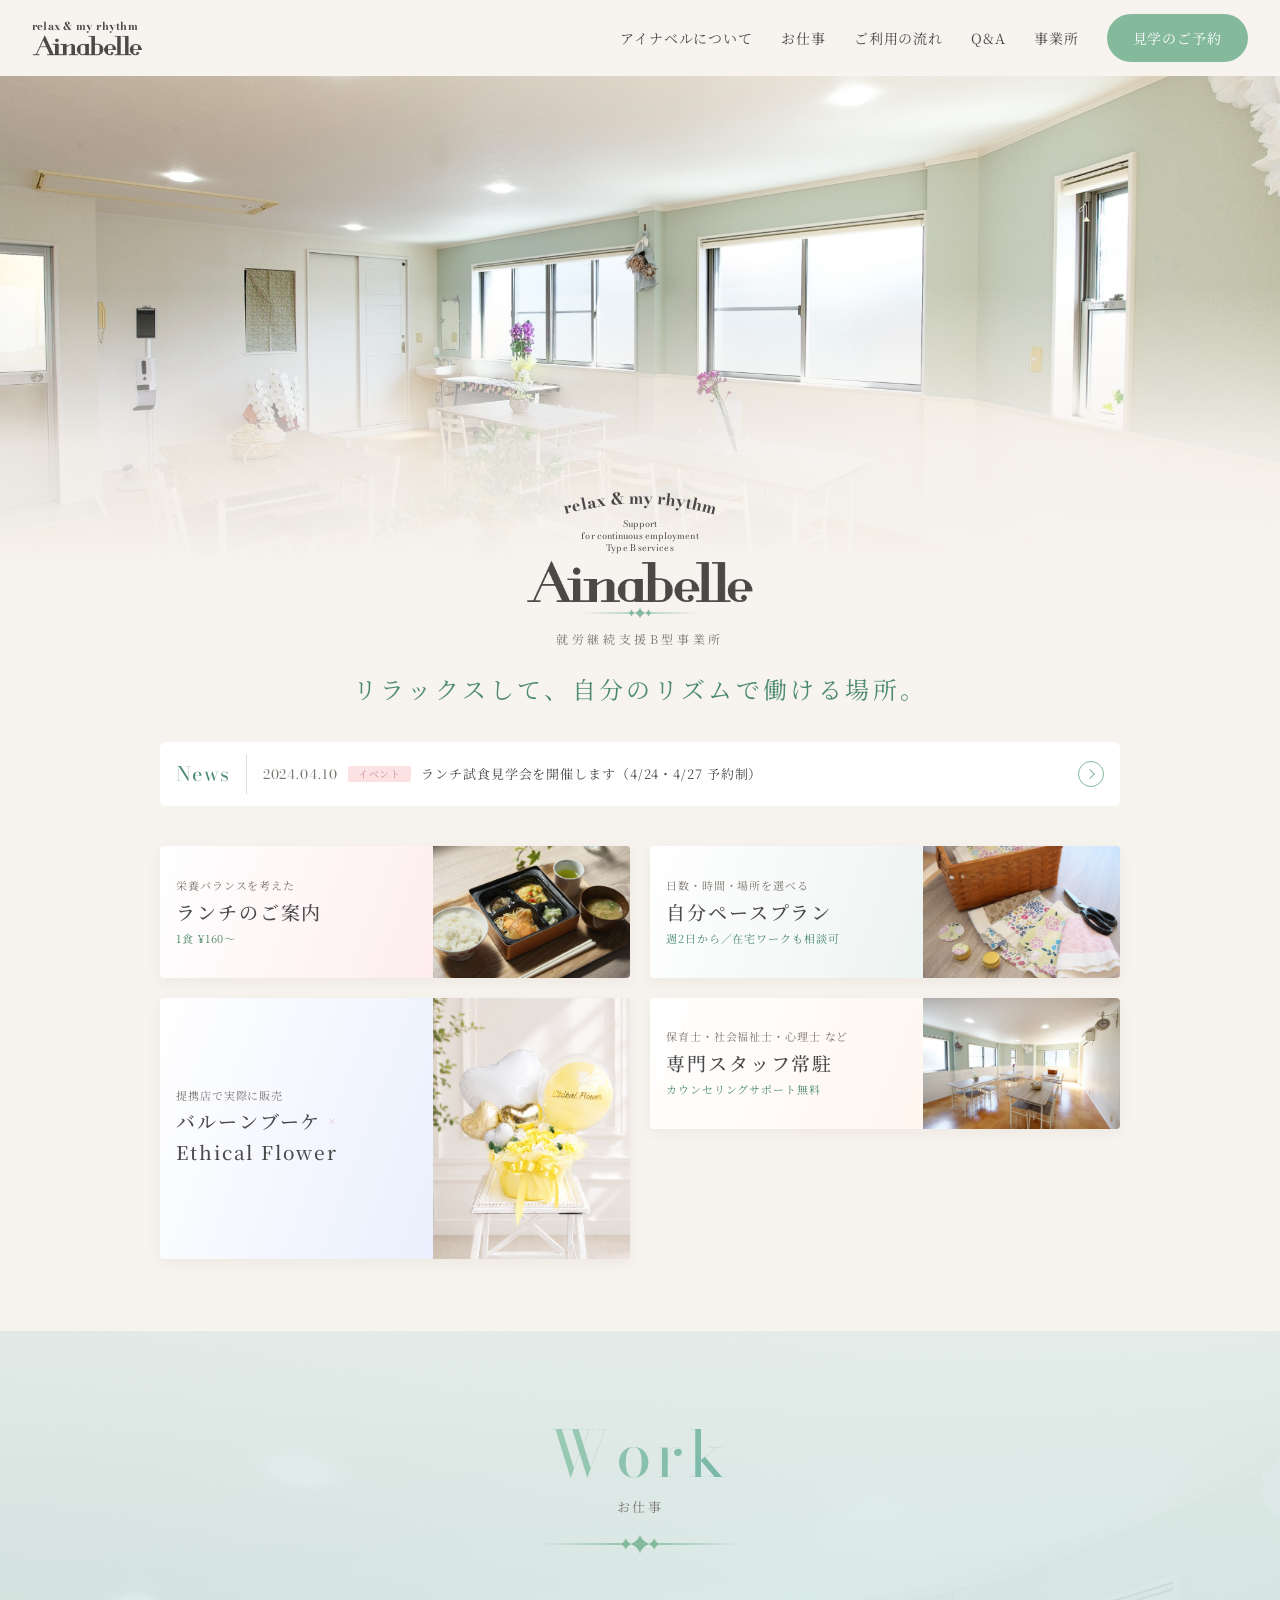
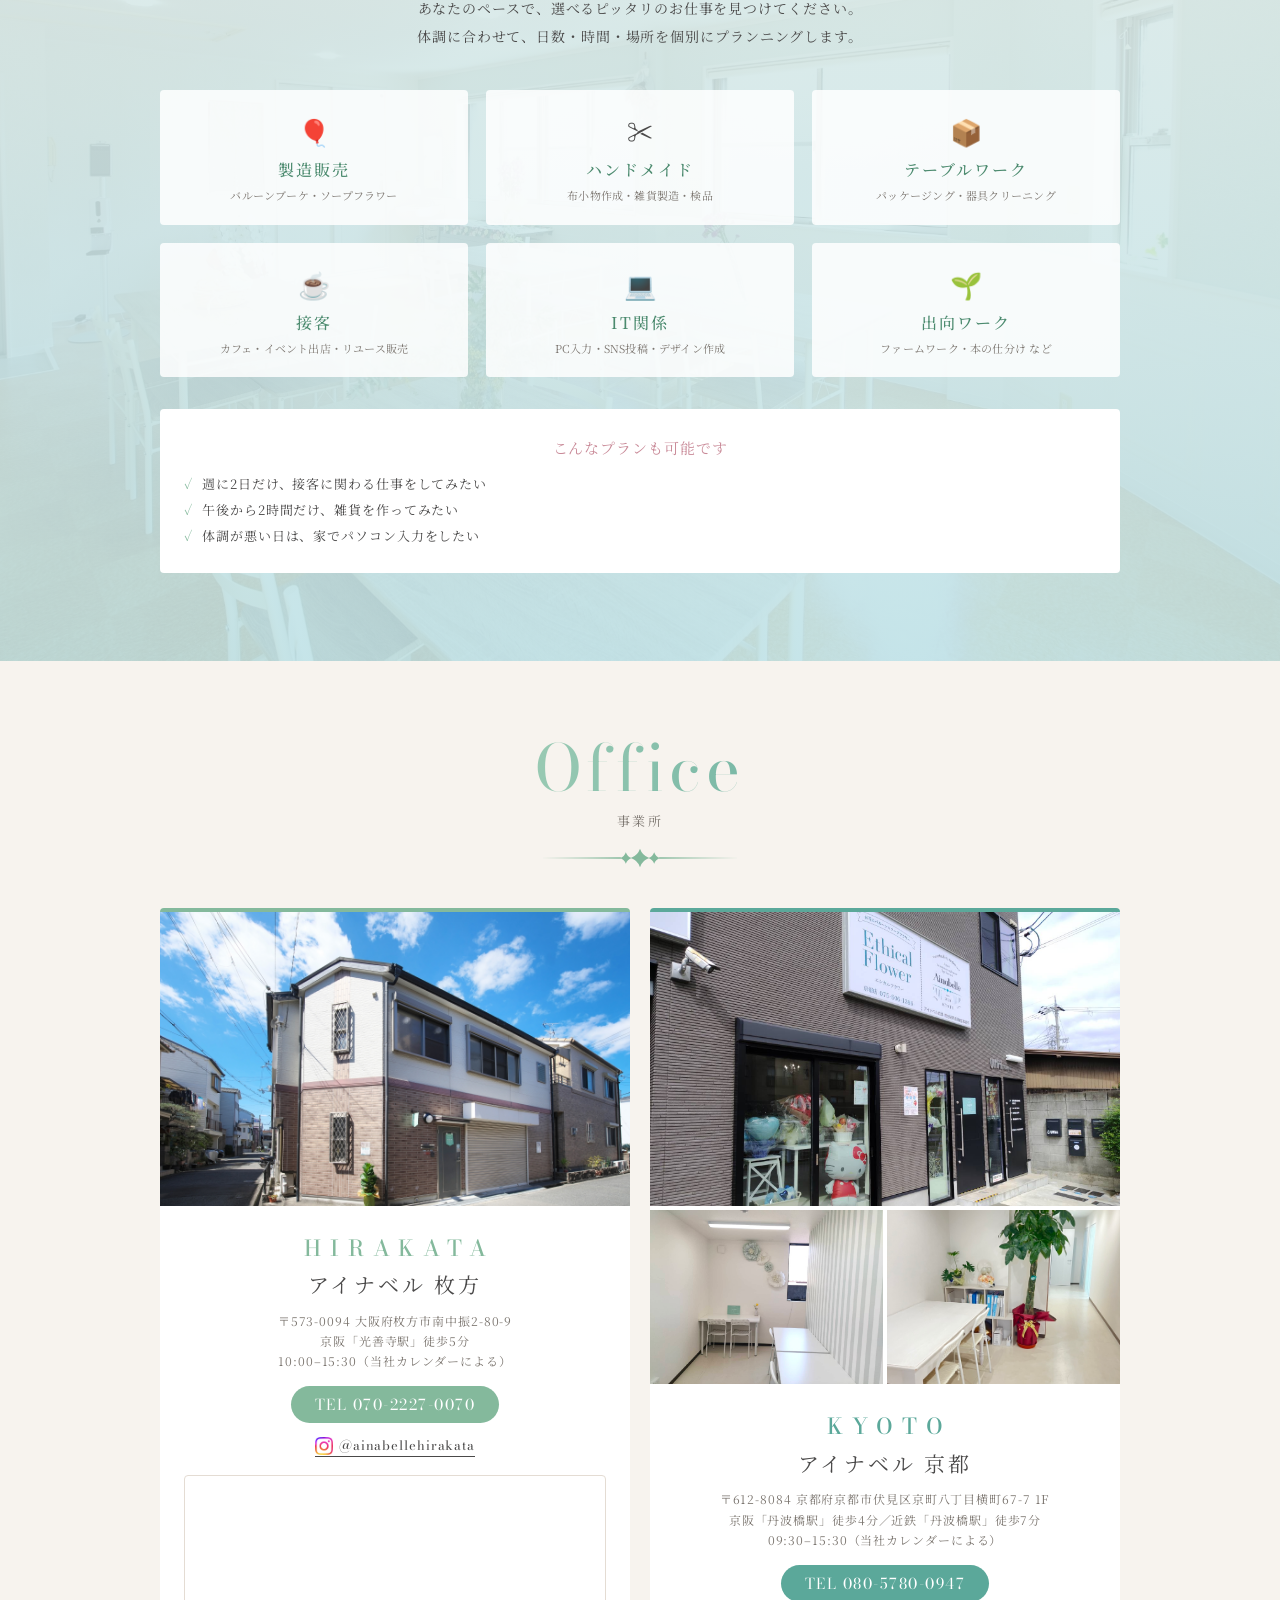
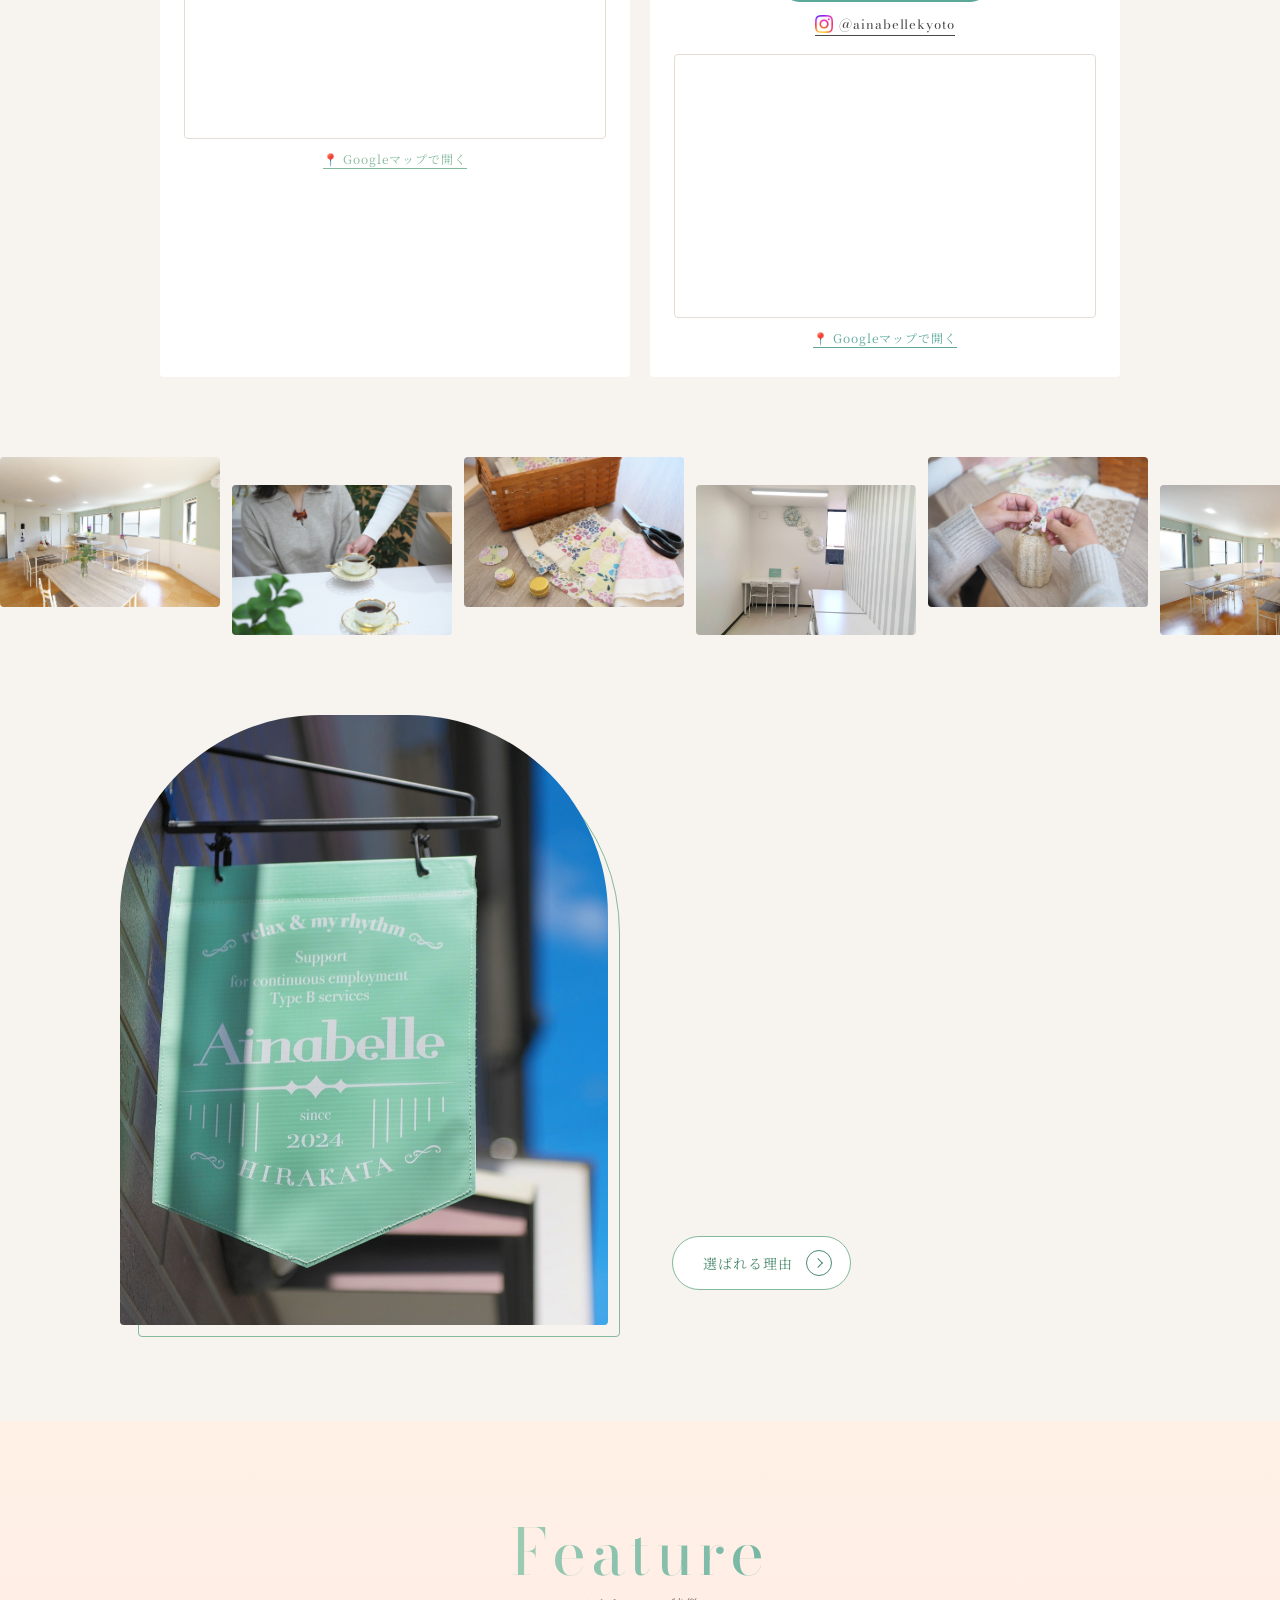
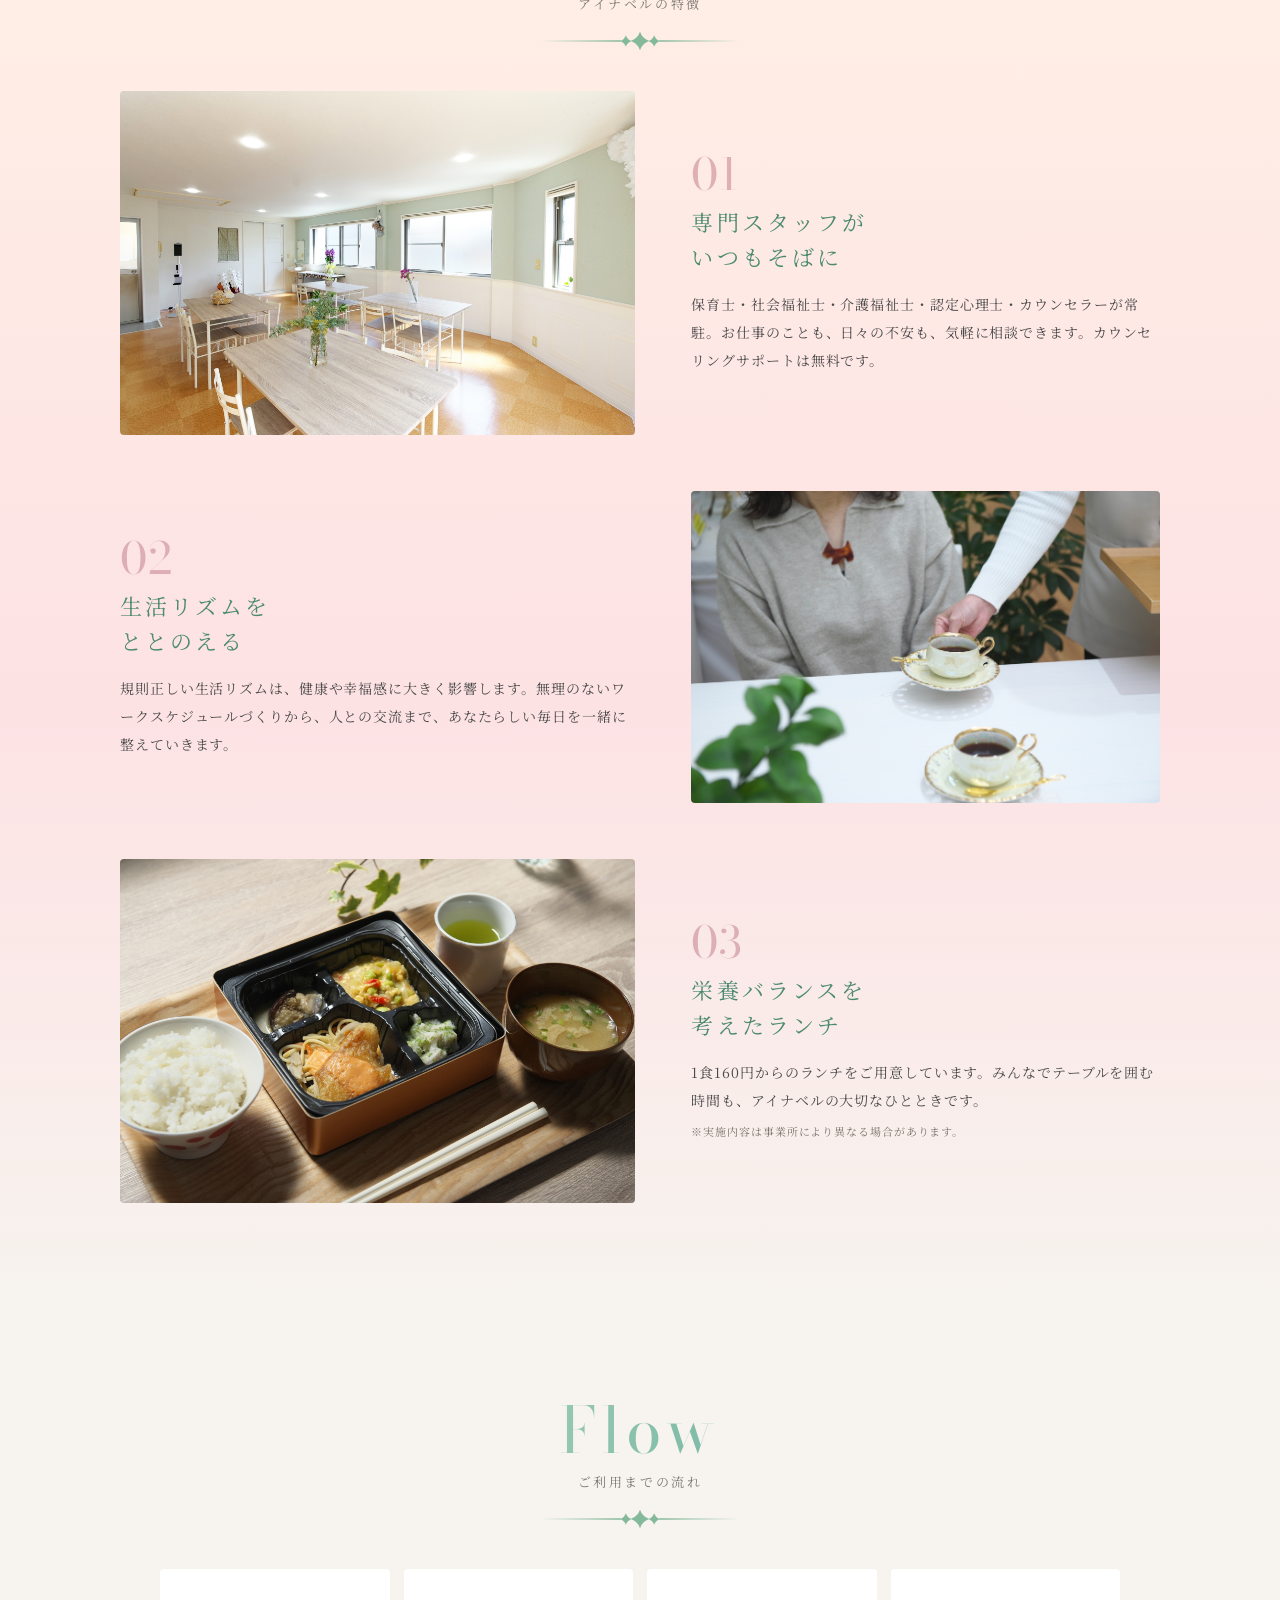
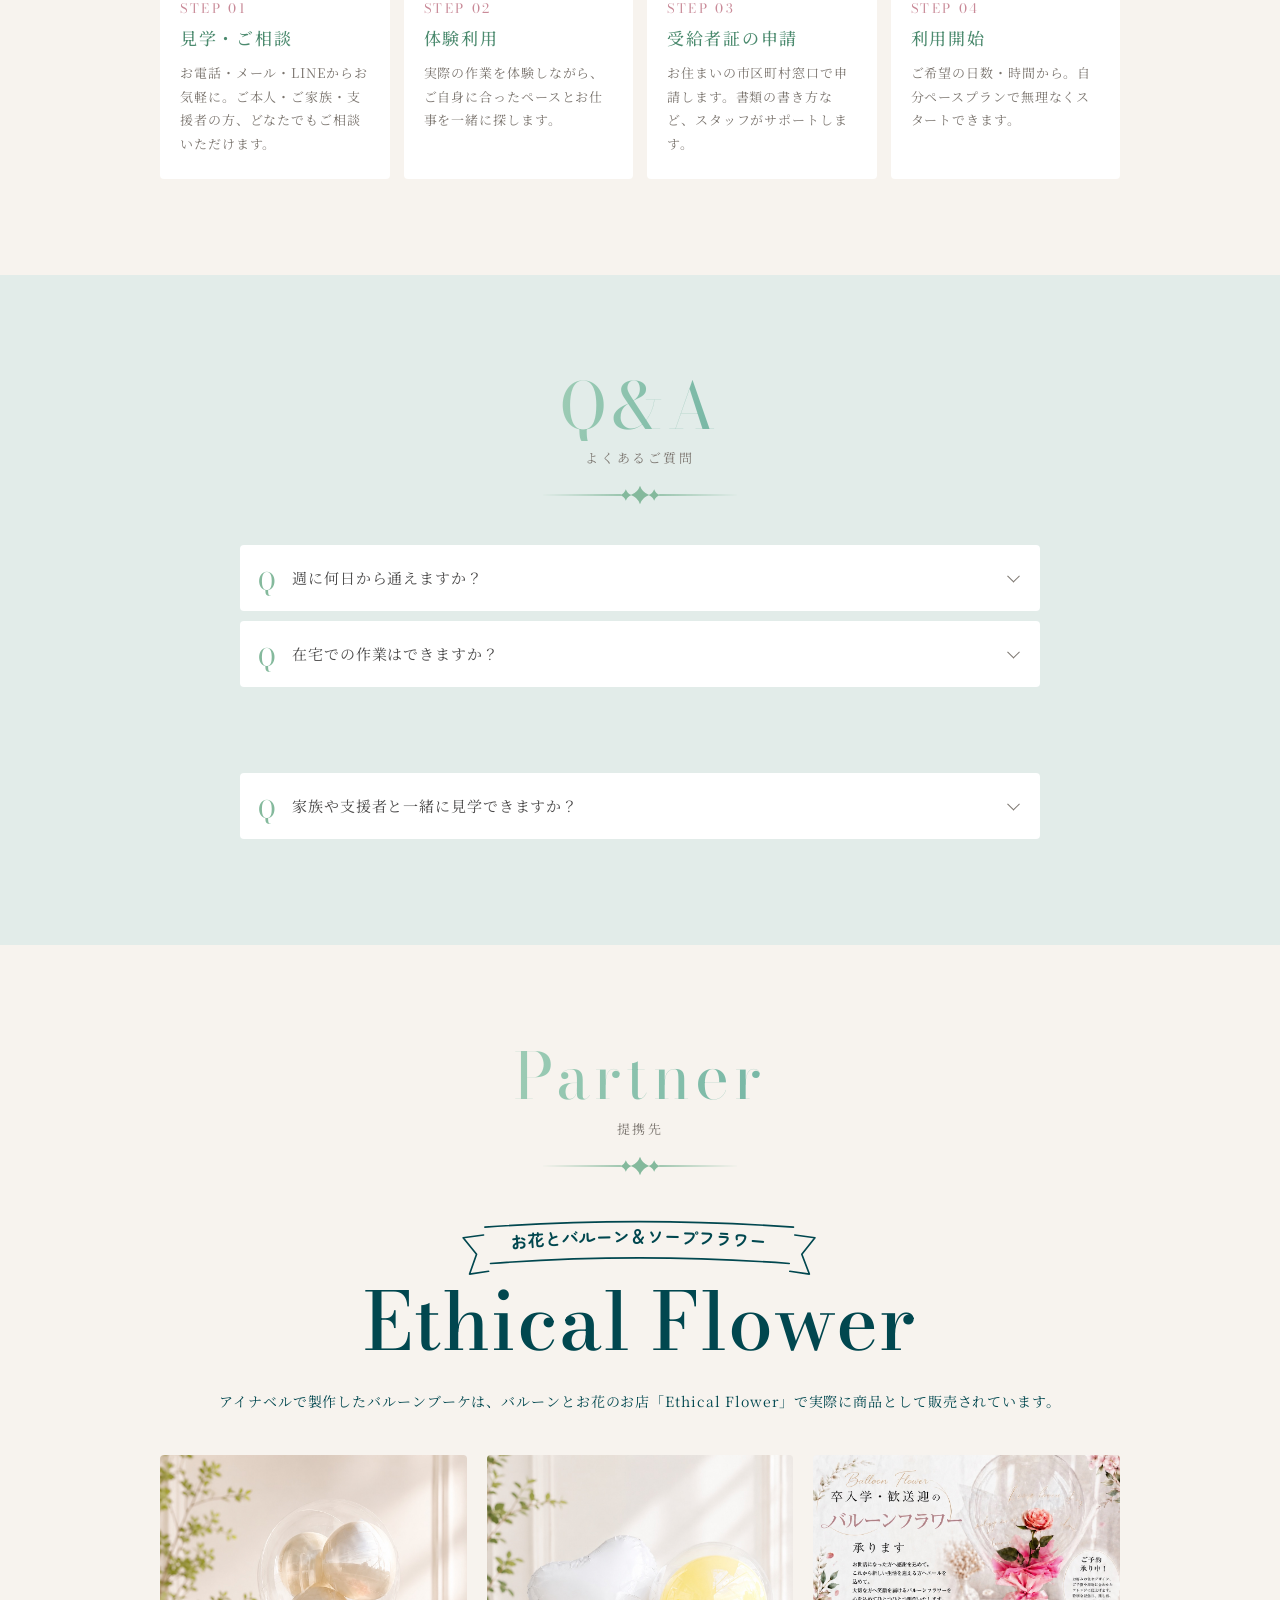
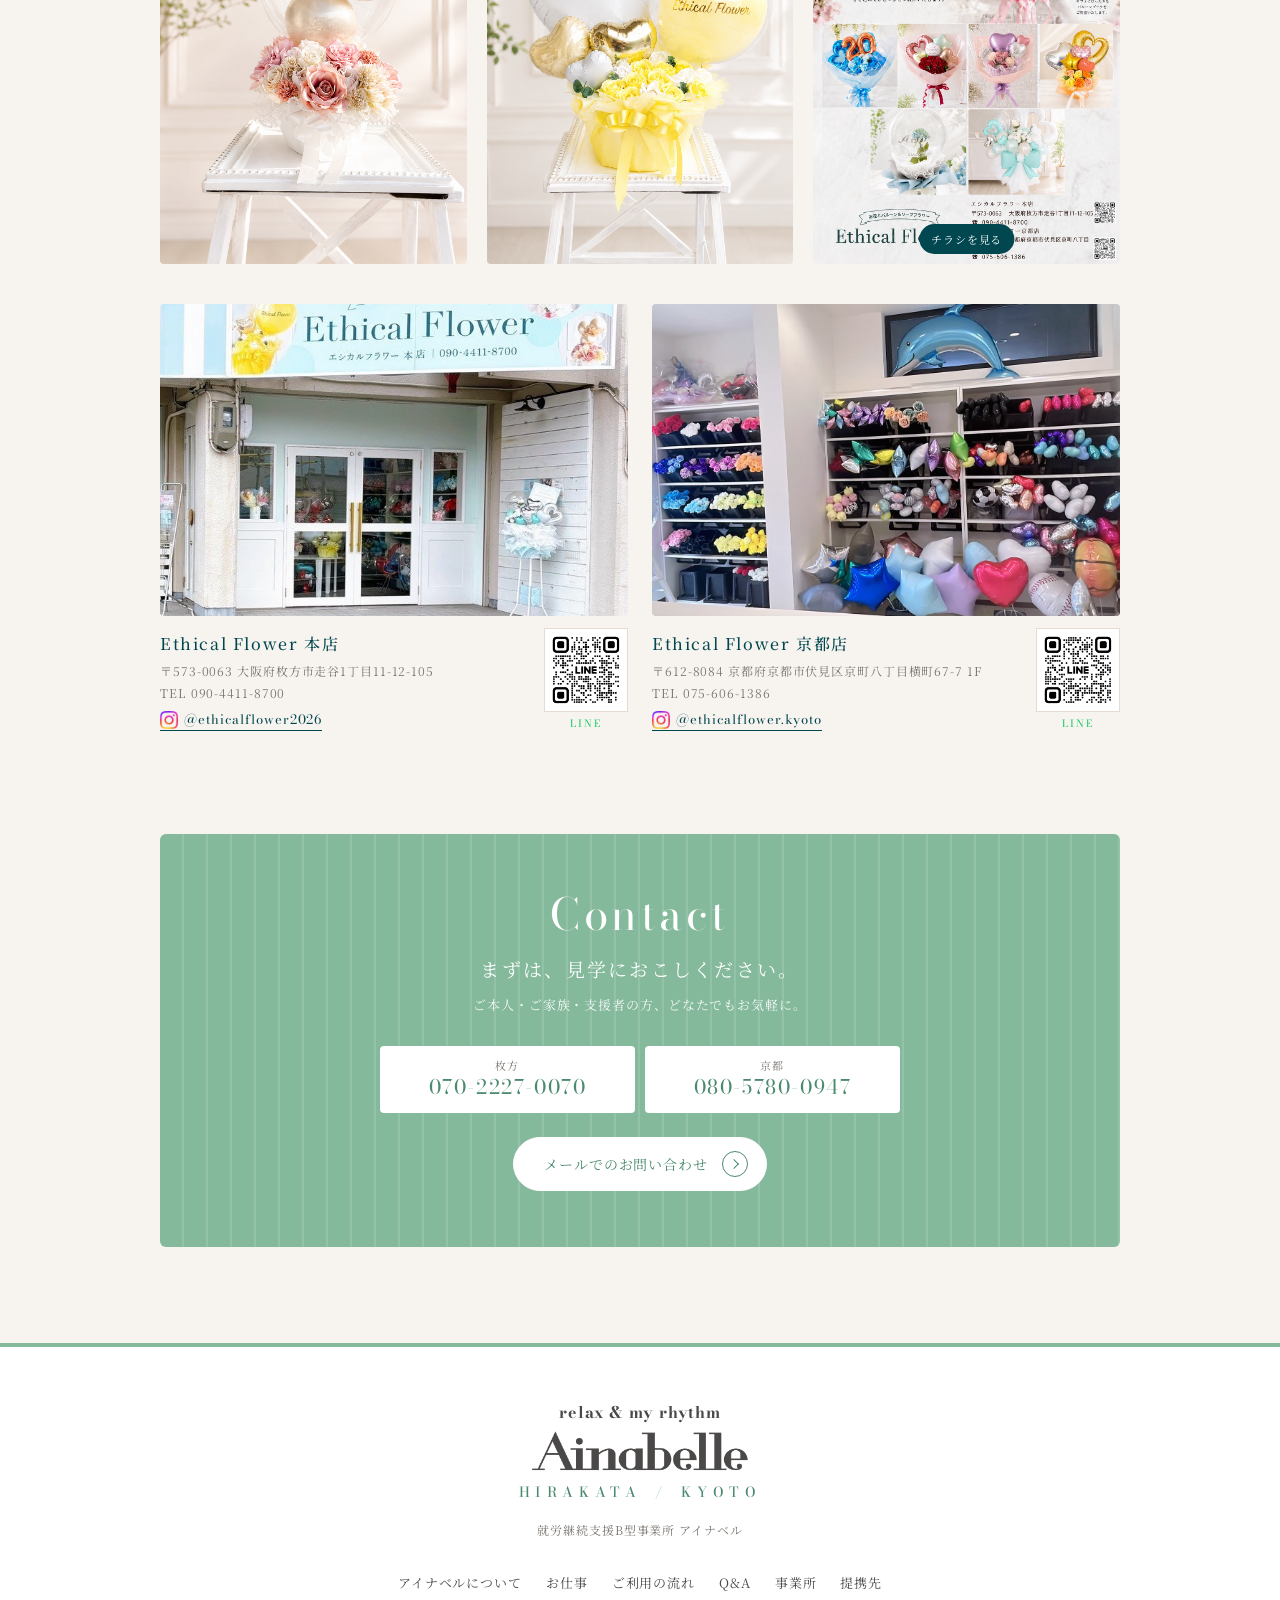
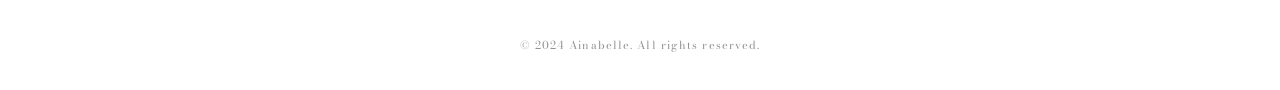
==== commit 12ff325e: "Add files via upload" ====
--- a/index.html
+++ b/index.html
@@ -8,7 +8,7 @@
   <link rel="preconnect" href="https://fonts.googleapis.com">
   <link rel="preconnect" href="https://fonts.gstatic.com" crossorigin>
   <link href="https://fonts.googleapis.com/css2?family=Abril+Fatface&family=Bodoni+Moda:ital,opsz,wght@0,6..96,400;0,6..96,500;0,6..96,700;1,6..96,400&family=Zen+Maru+Gothic:wght@500;700&family=Noto+Serif+JP:wght@300;400;500&family=Noto+Sans+JP:wght@300;400;500&display=swap" rel="stylesheet">
-  <link rel="stylesheet" href="style.css?v=20261015d">
+  <link rel="stylesheet" href="style.css?v=20261015e">
 </head>
 <body>
 
@@ -65,7 +65,7 @@
       <div class="p-mv__slider" id="mvSlider">
         <div class="p-mv__slide is-active"><img src="2f94bbd2-7914-4ed5-9bcd-0493b858ccd7_0.jpg" alt="明るいダイニングスペース"></div>
         <div class="p-mv__slide"><img src="fa40e8f0-b269-4f21-bf43-507db3e18d93_0.jpg" alt="落ち着いた休憩スペース"></div>
-        <div class="p-mv__slide"><img src="402781b4-92eb-4907-a8e5-8267bfce230e_0.jpg" alt="ハンドメイドの布小物の材料"></div>
+        <div class="p-mv__slide"><img class="p-mv__img--sign" src="photo_dsc4703.jpg" alt="アイナベル枚方の吊り下げ看板"></div>
       </div>
       <div class="p-mv__content">
         <p class="p-mv__catch"><svg viewBox="0 0 600 110" role="img" aria-label="relax &amp; my rhythm"><path id="mvArc" d="M20 104Q300 14 580 104" fill="none"/><text font-size="54" text-anchor="middle"><textPath href="#mvArc" startOffset="50%">relax &amp; my rhythm</textPath></text></svg></p>
@@ -411,6 +411,6 @@
     <li><a class="l-fixed__web" href="#contact"><span>📅</span>見学予約</a></li>
   </ul>
 
-  <script src="main.js?v=20261015d"></script>
+  <script src="main.js?v=20261015e"></script>
 </body>
 </html>
--- a/style.css
+++ b/style.css
@@ -187,6 +187,8 @@
 .p-mv__slide.is-active { opacity: 1; }
 .p-mv__slide img { width: 100%; height: 100%; object-fit: cover; transform: scale(1.08); transition: transform 7s linear; }
 .p-mv__slide.is-active img { transform: scale(1); }
+.p-mv__img--sign { object-position: 40% 35%; }
+@media (min-width: 900px) { .p-mv__img--sign { object-position: 30% 8%; } }   /* PCは看板を上に寄せてロゴ文字と重ならないように */
 .p-mv__slider::after {
   content: ""; position: absolute; inset: auto 0 0; height: 62%;
   background: linear-gradient(rgba(247, 243, 238, 0), rgba(247, 243, 238, .85) 45%, var(--base) 80%);
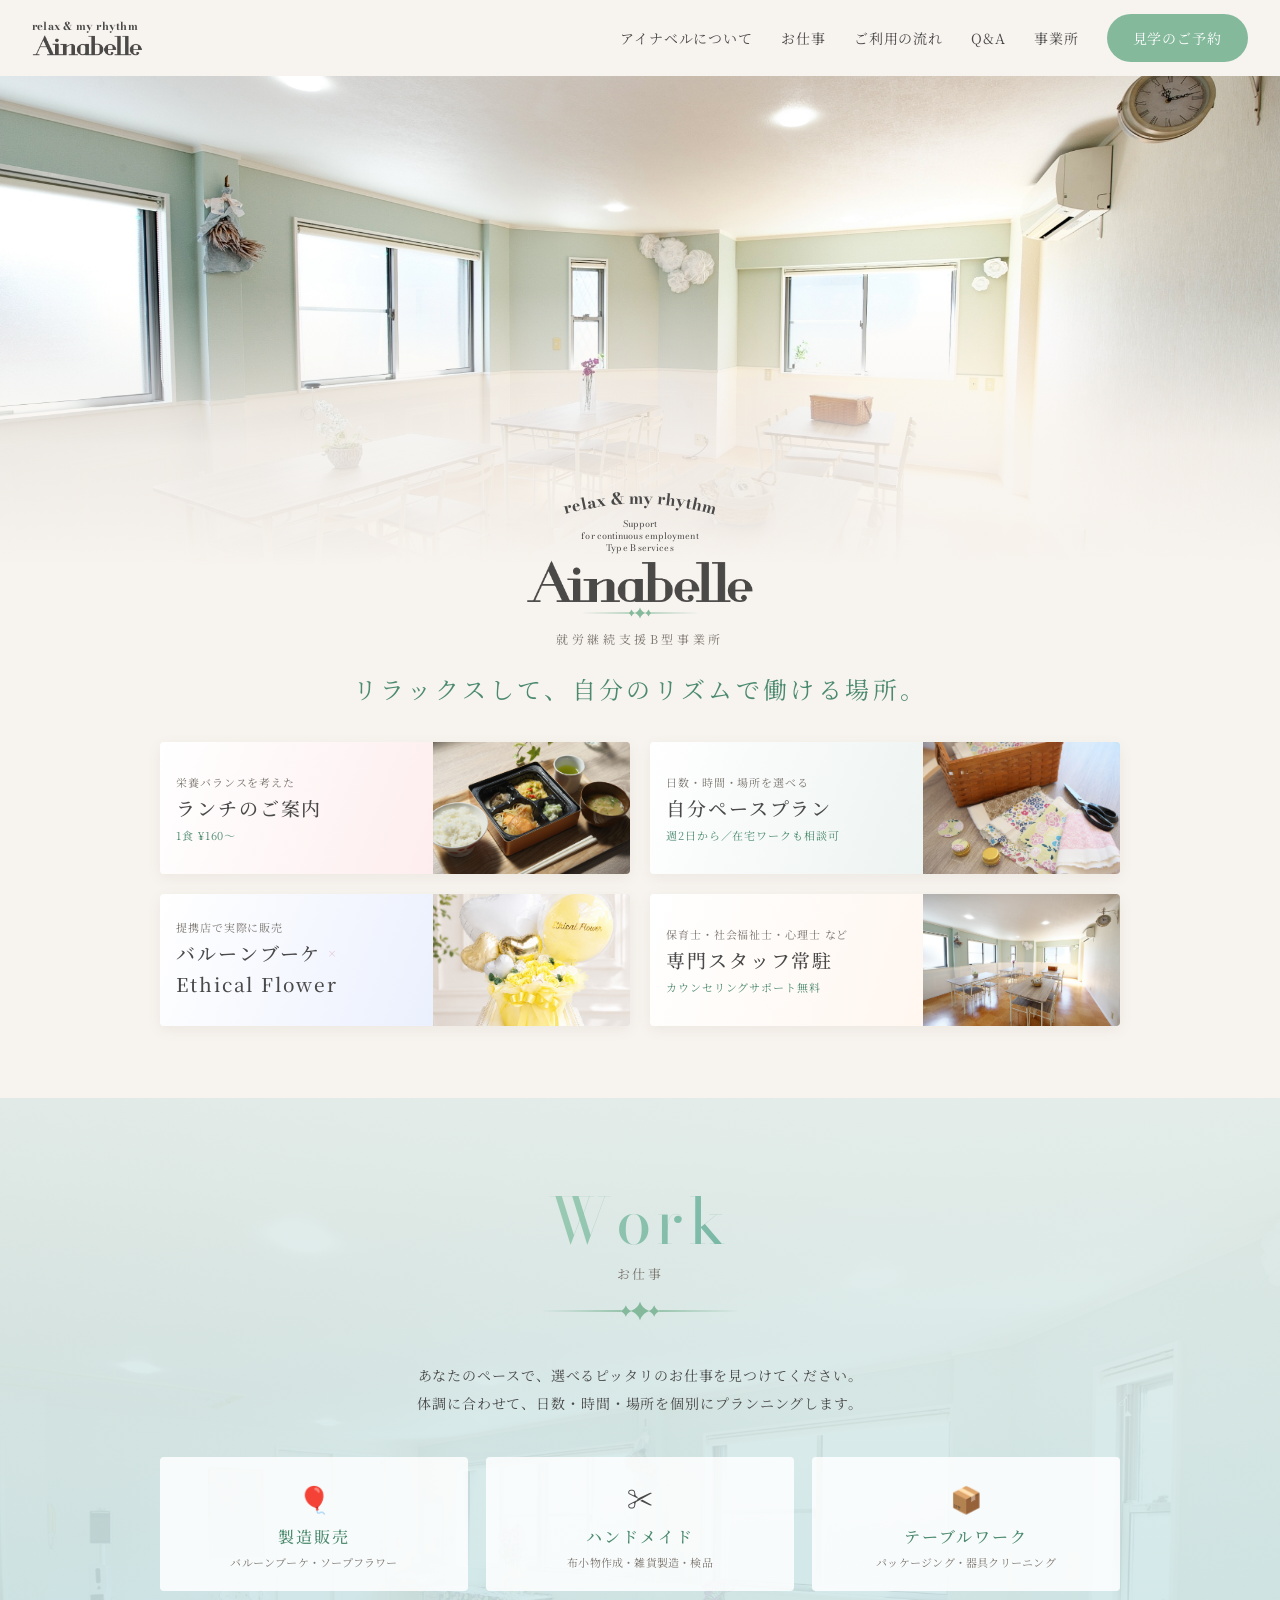
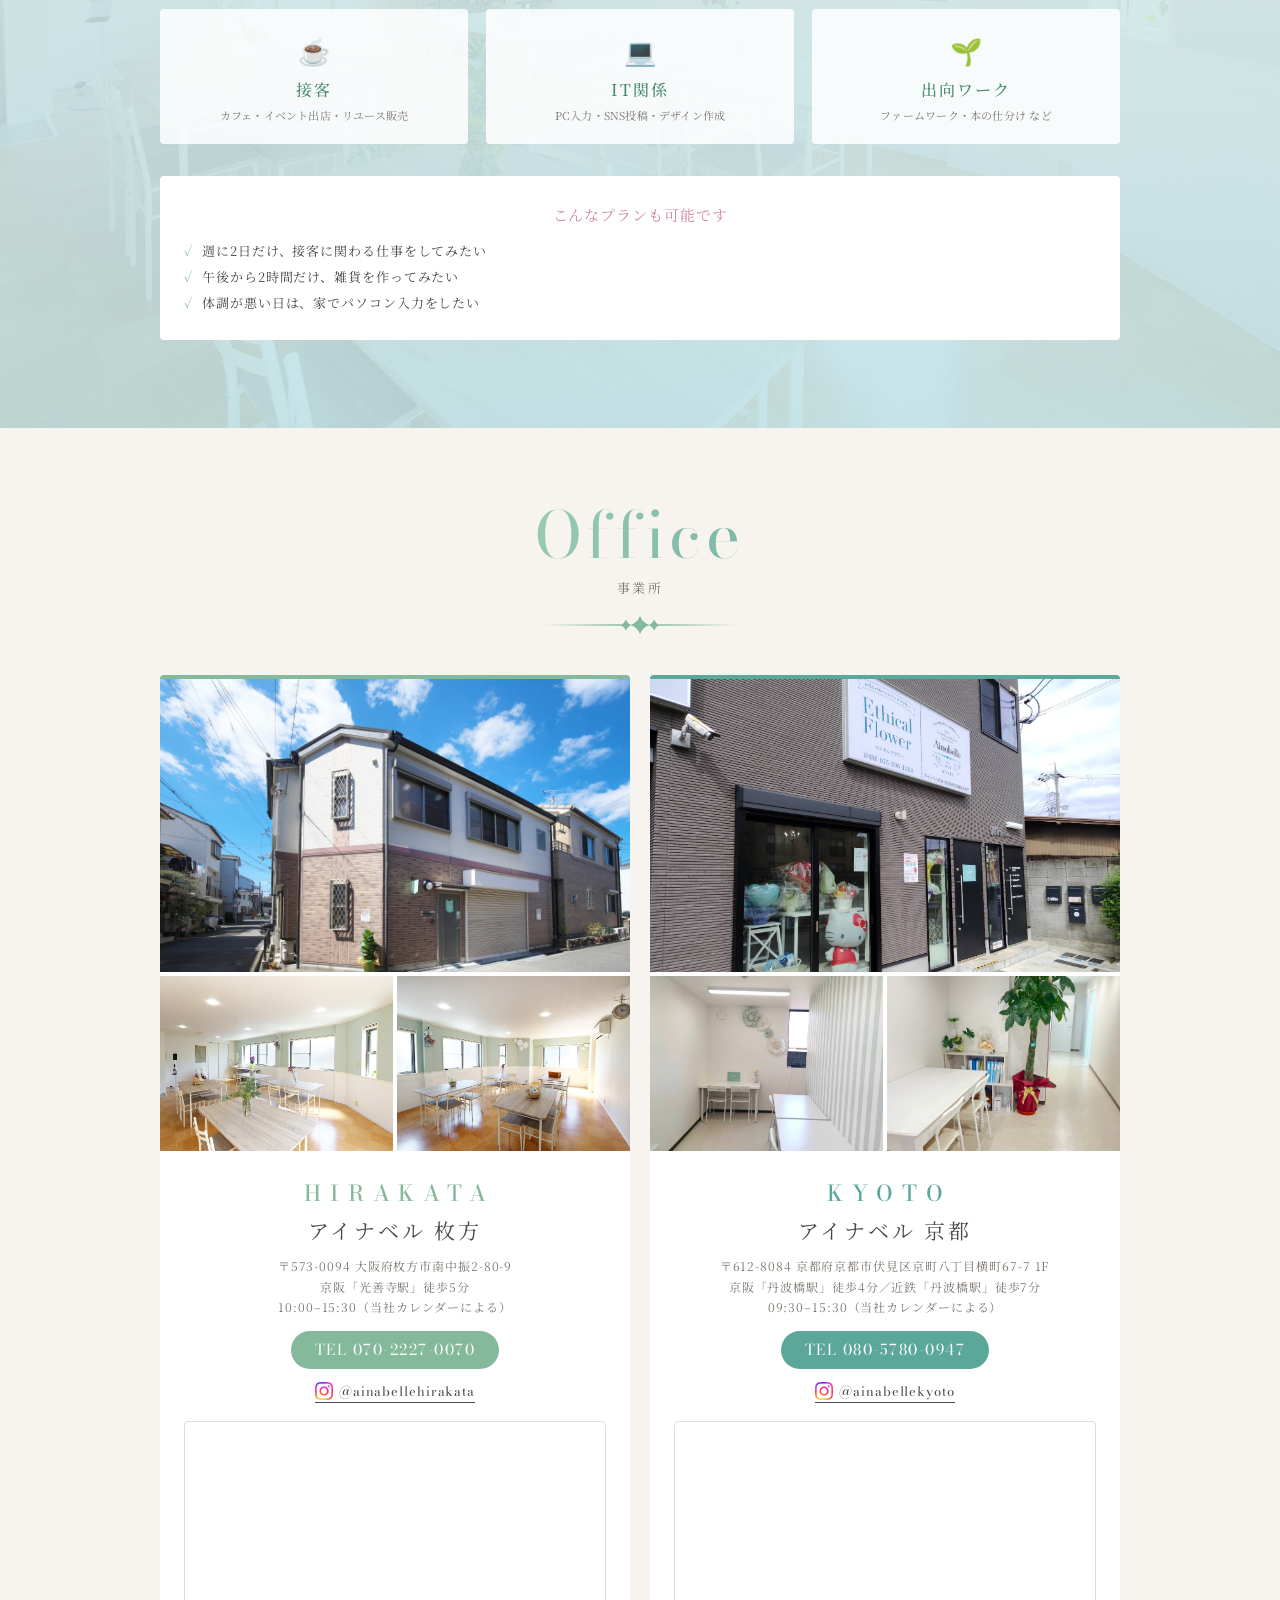
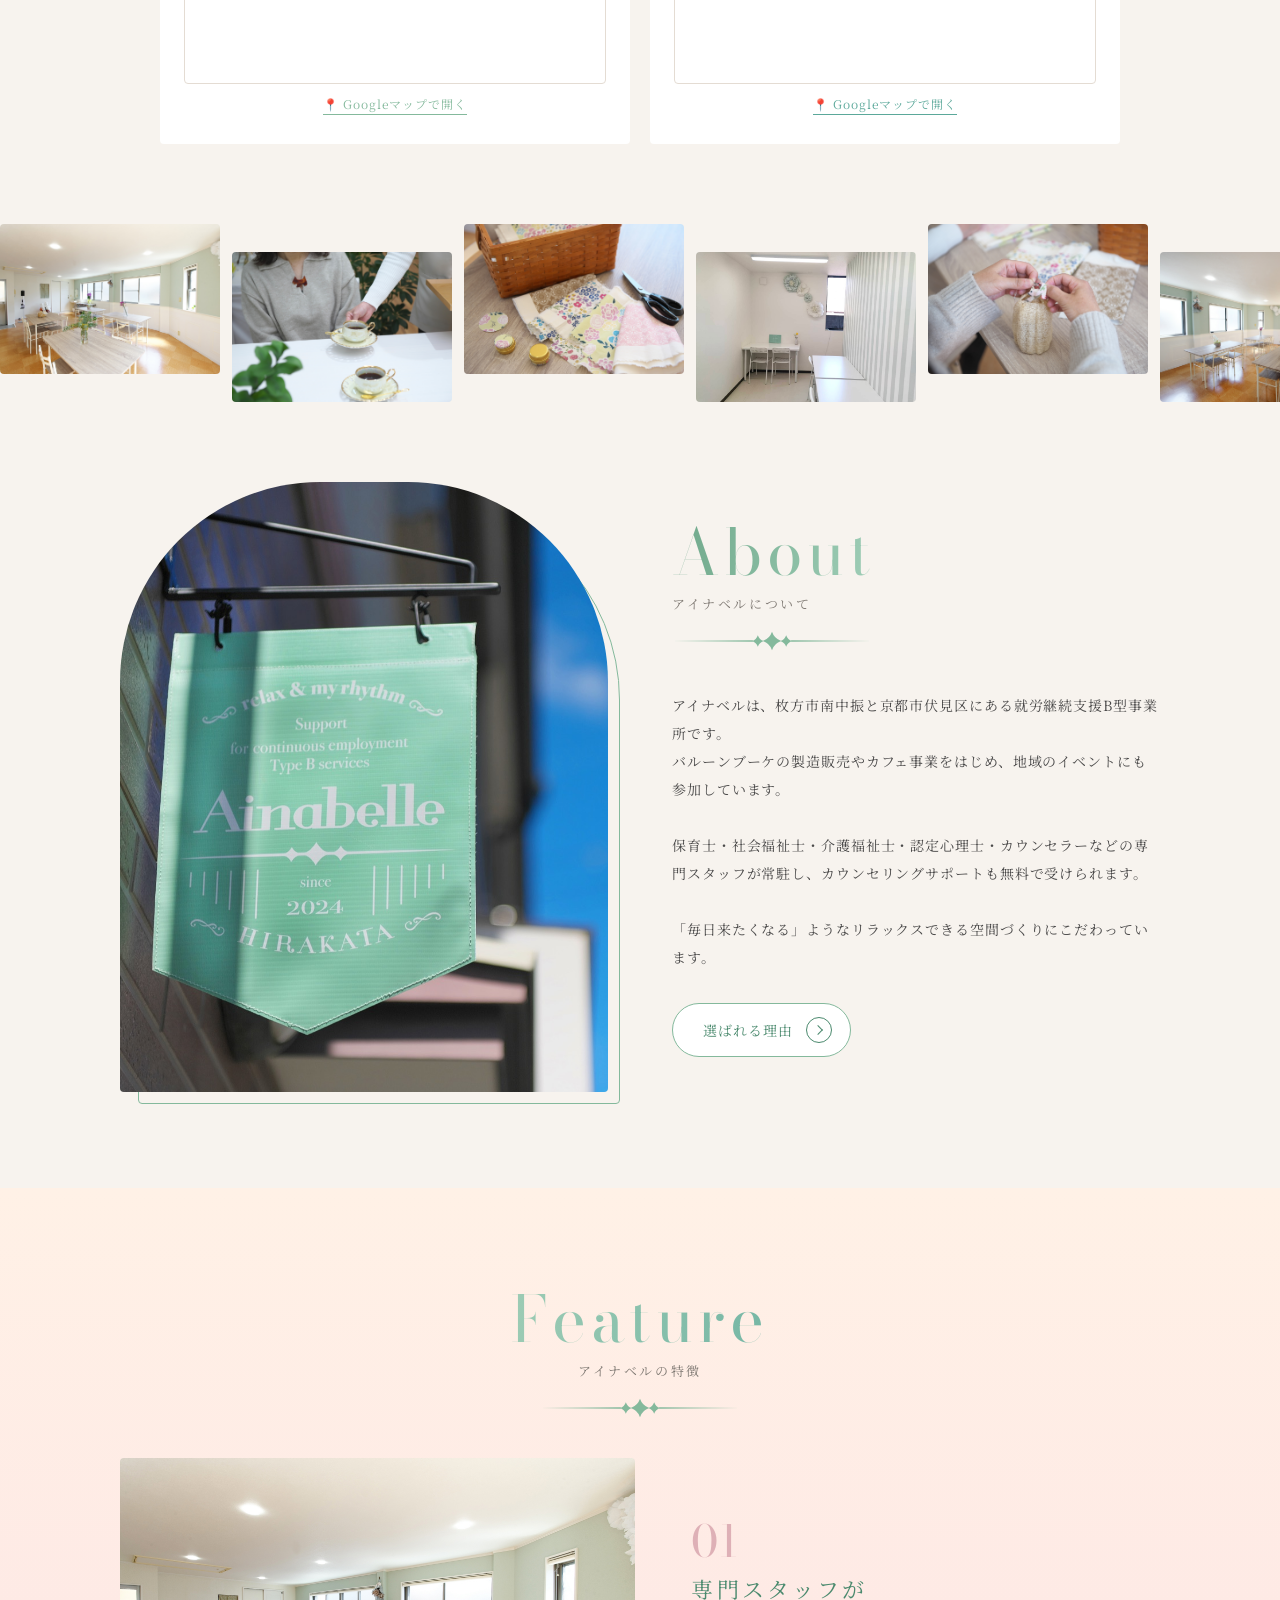
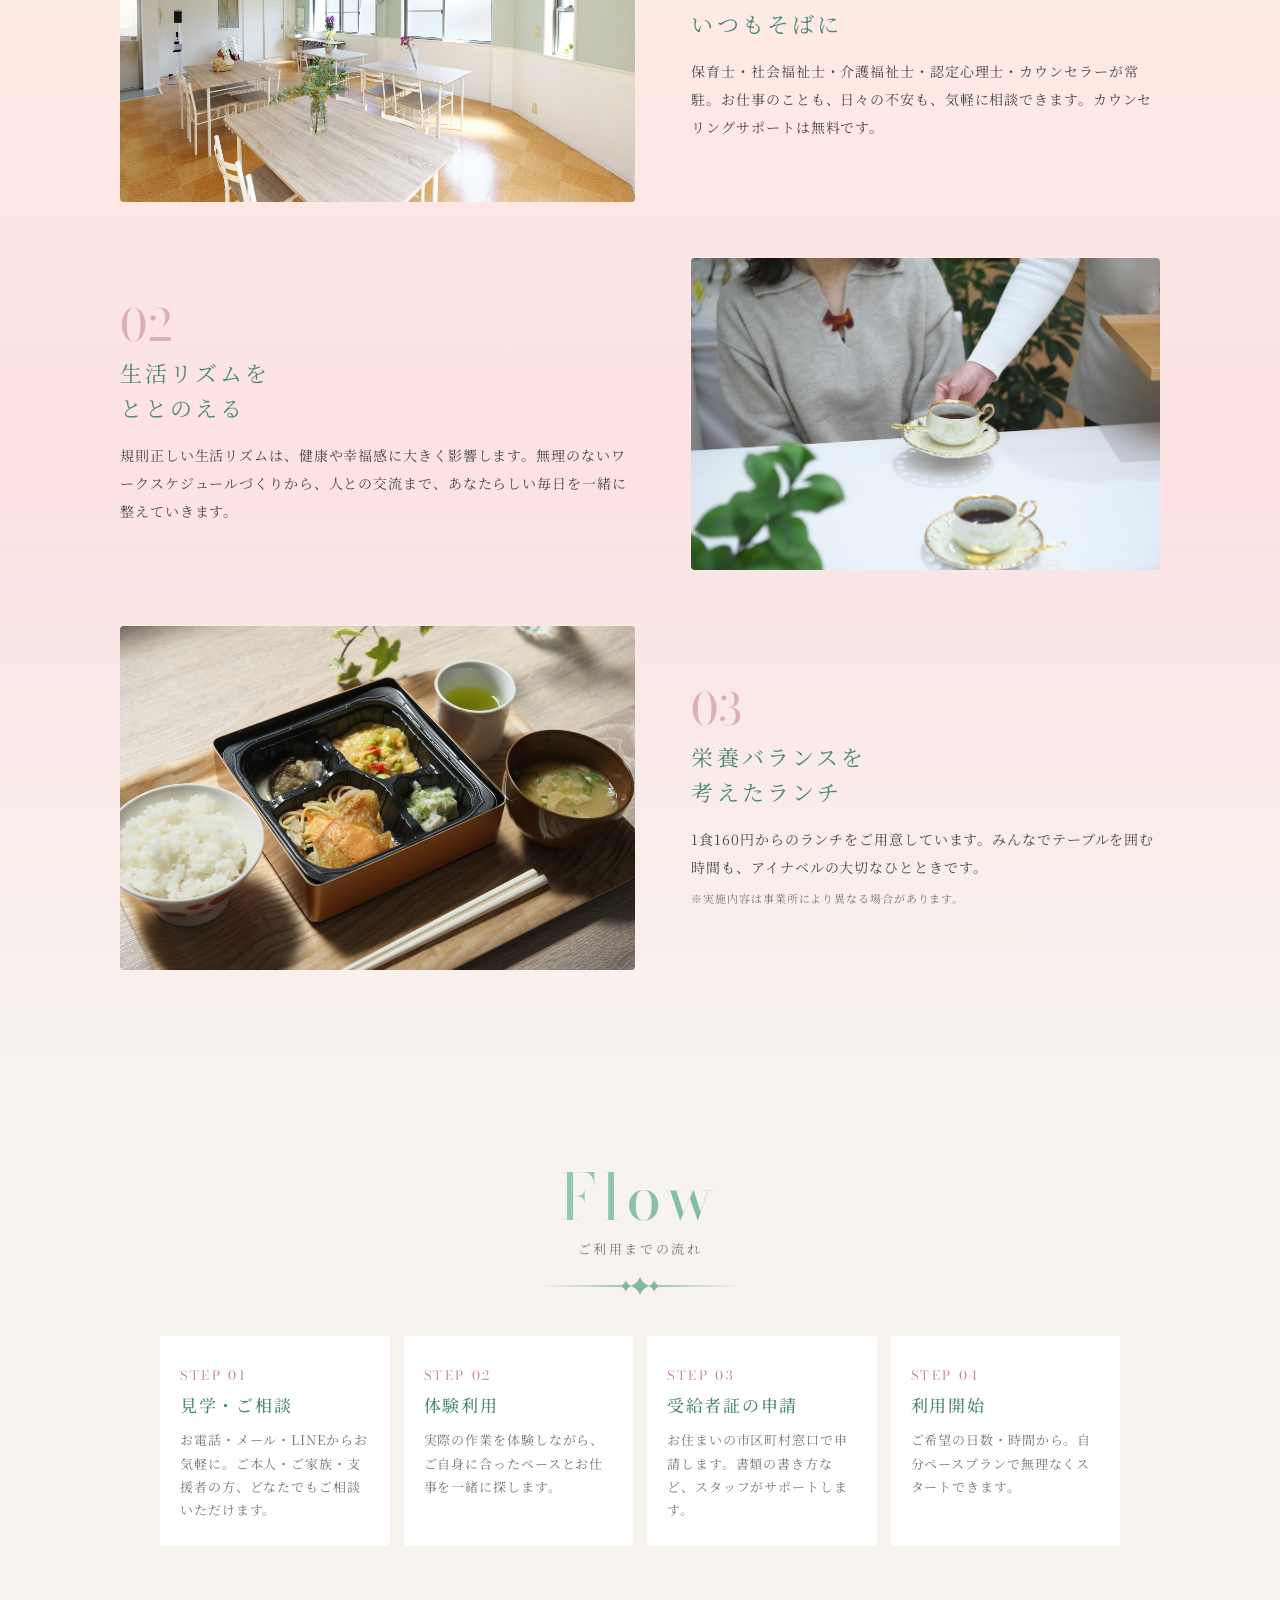
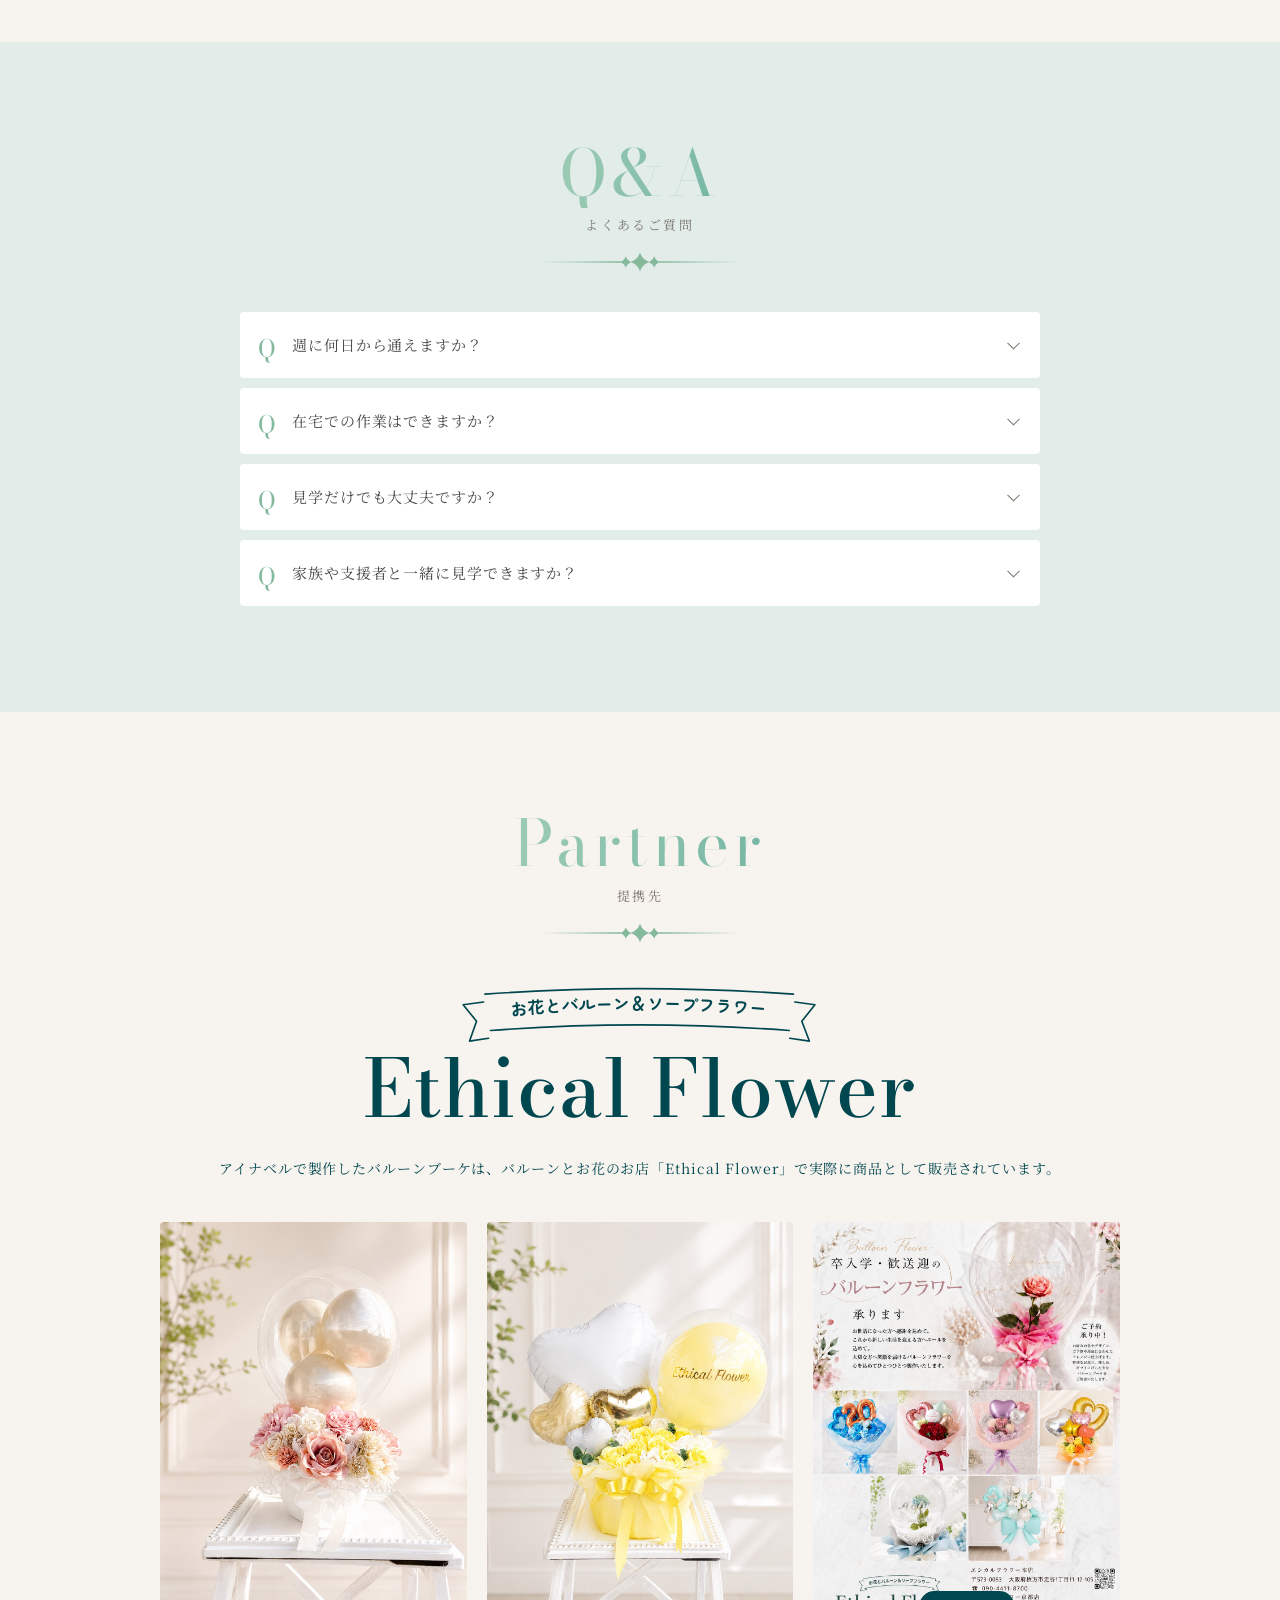
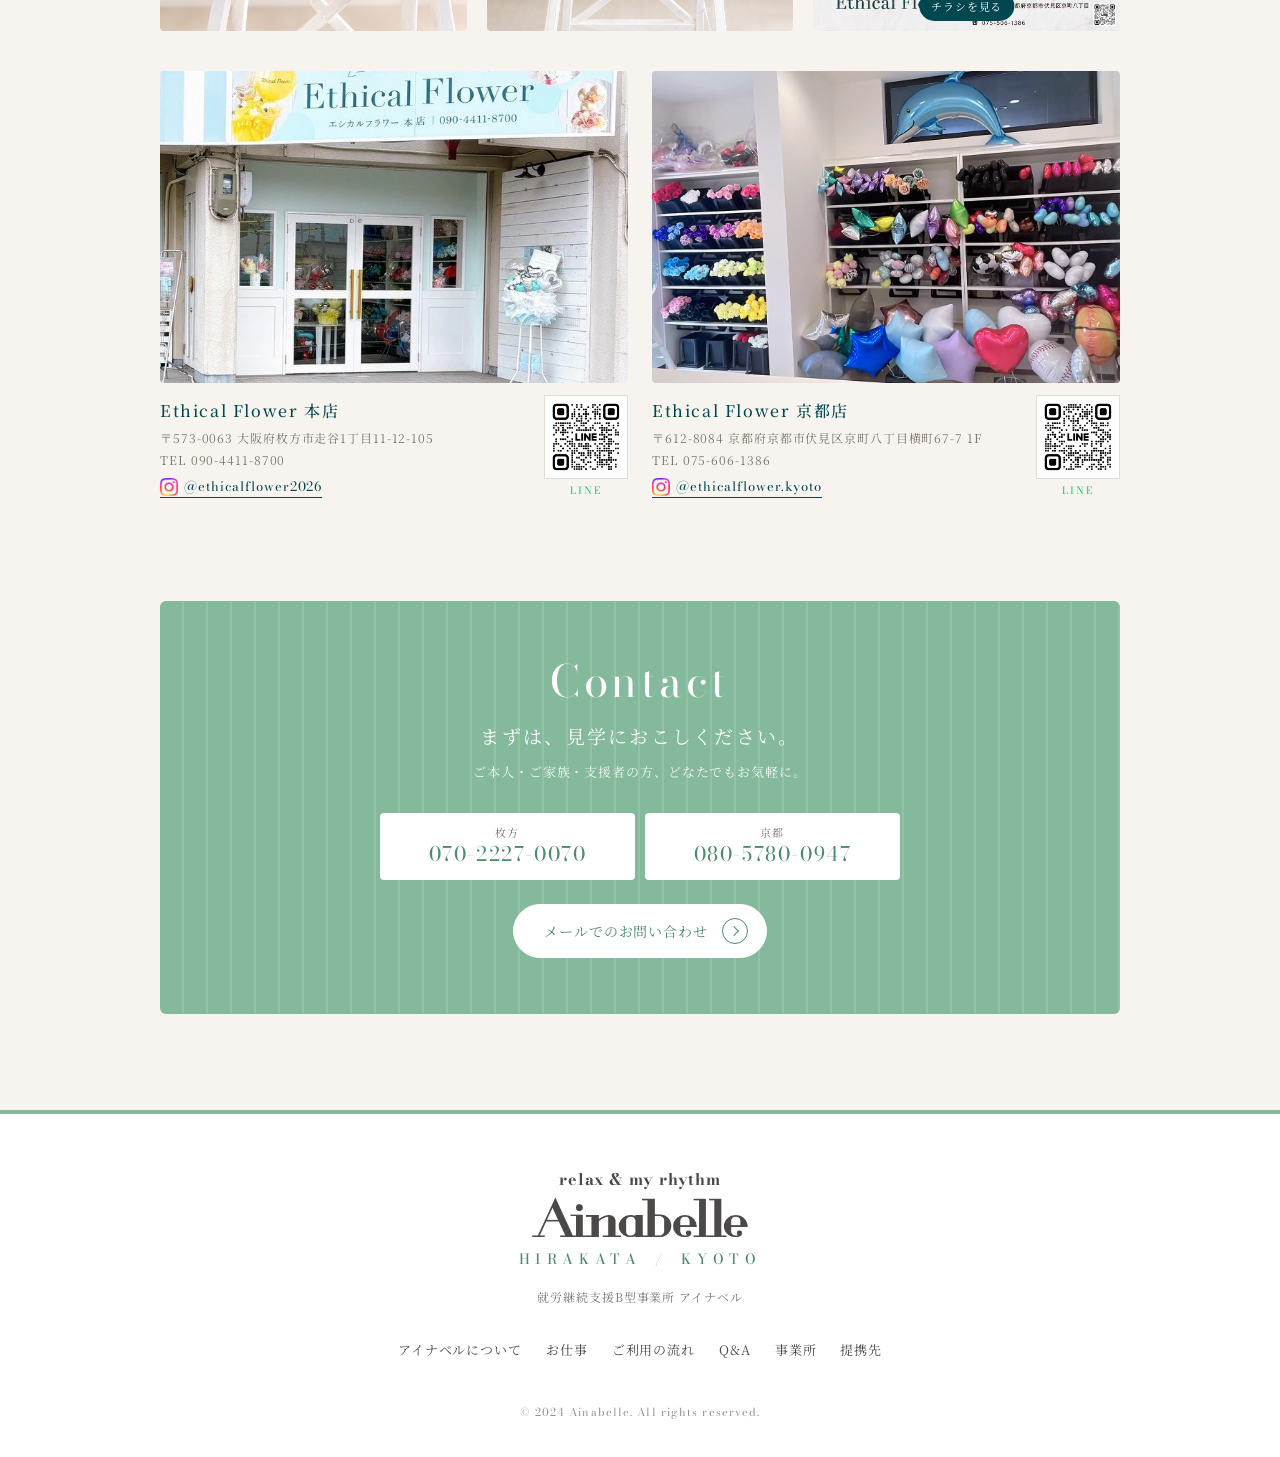
==== commit a5f7d3b7: "Add files via upload" ====
--- a/index.html
+++ b/index.html
@@ -8,7 +8,7 @@
   <link rel="preconnect" href="https://fonts.googleapis.com">
   <link rel="preconnect" href="https://fonts.gstatic.com" crossorigin>
   <link href="https://fonts.googleapis.com/css2?family=Abril+Fatface&family=Bodoni+Moda:ital,opsz,wght@0,6..96,400;0,6..96,500;0,6..96,700;1,6..96,400&family=Zen+Maru+Gothic:wght@500;700&family=Noto+Serif+JP:wght@300;400;500&family=Noto+Sans+JP:wght@300;400;500&display=swap" rel="stylesheet">
-  <link rel="stylesheet" href="style.css?v=20261015e">
+  <link rel="stylesheet" href="style.css?v=20261015g">
 </head>
 <body>
 
@@ -76,18 +76,6 @@
       </div>
     </section>
 
-    <!-- ========== お知らせ ========== -->
-    <section class="p-news">
-      <div class="p-news__inner">
-        <h2 class="p-news__ttl">News</h2>
-        <a class="p-news__item" href="#contact">
-          <span class="p-news__date">2024.04.10</span>
-          <span class="p-news__cat">イベント</span>
-          <span class="p-news__txt">ランチ試食見学会を開催します（4/24・4/27 予約制）</span>
-          <span class="c-arrow" aria-hidden="true"></span>
-        </a>
-      </div>
-    </section>
 
     <!-- ========== ピックアップバナー ========== -->
     <section class="p-pickup">
@@ -171,6 +159,10 @@
       <ul class="p-link__list">
         <li class="p-link__item p-link__item--hirakata" data-anime="fadeUp">
           <div class="p-link__bg"><img src="6fe309cb-6db4-4748-bd06-e7ea5cd4a6e8_0.jpg" alt="アイナベル枚方の外観"></div>
+          <div class="p-link__thumbs">
+            <img src="2f94bbd2-7914-4ed5-9bcd-0493b858ccd7_0.jpg" alt="アイナベル枚方の作業スペース">
+            <img src="fa40e8f0-b269-4f21-bf43-507db3e18d93_0.jpg" alt="アイナベル枚方の室内">
+          </div>
           <div class="p-link__body">
             <p class="p-link__en">HIRAKATA</p>
             <h3 class="p-link__ttl">アイナベル 枚方</h3>
@@ -411,6 +403,6 @@
     <li><a class="l-fixed__web" href="#contact"><span>📅</span>見学予約</a></li>
   </ul>
 
-  <script src="main.js?v=20261015e"></script>
+  <script src="main.js?v=20261015g"></script>
 </body>
 </html>
--- a/style.css
+++ b/style.css
@@ -210,37 +210,18 @@
   .p-mv__content { margin-top: -150px; }
 }
 
-/* ---------- お知らせ ---------- */
-.p-news { padding: 0 16px 40px; }
-.p-news__inner {
-  max-width: 960px; margin: 0 auto;
-  display: flex; align-items: center; gap: 16px;
-  background: #fff; border-radius: 6px; padding: 12px 16px;
-}
-.p-news__ttl { font-family: var(--en); font-weight: 400; font-size: 20px; color: var(--sage-deep); padding-right: 16px; border-right: 1px solid var(--line); }
-.p-news__item { flex: 1; display: grid; grid-template-columns: auto 1fr auto; gap: 2px 10px; align-items: center; font-size: 13px; line-height: 1.6; }
-.p-news__date { font-family: var(--en); color: var(--ink-soft); }
-.p-news__cat { justify-self: start; font-size: 10px; background: var(--pink); color: var(--rose); padding: 0 10px; border-radius: 2px; }
-.p-news__txt { grid-column: 1 / 3; }
-.p-news__item .c-arrow { grid-row: 1 / 3; grid-column: 3; color: var(--sage); }
-@media (min-width: 900px) {
-  .p-news__item { grid-template-columns: auto auto 1fr auto; }
-  .p-news__txt { grid-column: auto; }
-  .p-news__item .c-arrow { grid-row: auto; grid-column: auto; }
-}
-
 /* ---------- ピックアップ ---------- */
 .p-pickup { padding: 0 16px 72px; }
 .p-pickup__list { max-width: 960px; margin: 0 auto; display: grid; gap: 12px; }
 @media (min-width: 900px) { .p-pickup__list { grid-template-columns: 1fr 1fr; gap: 20px; } }
 .p-pickup__bnr {
   display: grid; grid-template-columns: 1fr 42%;
-  min-height: 112px; border-radius: 4px; overflow: hidden;
+  min-height: 132px; border-radius: 4px; overflow: hidden;
   box-shadow: 0 4px 14px rgba(120, 100, 90, .08);
   transition: transform .3s, box-shadow .3s;
 }
 .p-pickup__bnr:hover { transform: translateY(-3px); box-shadow: 0 10px 24px rgba(120, 100, 90, .14); }
-.p-pickup__bnr img { width: 100%; height: 100%; object-fit: cover; }
+.p-pickup__bnr img { width: 100%; height: 0; min-height: 100%; object-fit: cover; }   /* 写真の縦横比で高さが伸びないように（高さは文字側で決まる） */
 .p-pickup__txt { padding: 16px; display: flex; flex-direction: column; justify-content: center; line-height: 1.5; }
 .p-pickup__txt small { font-size: 11px; color: var(--ink-soft); }
 .p-pickup__txt b { font-weight: 500; font-size: 19px; margin: 4px 0; letter-spacing: .1em; }
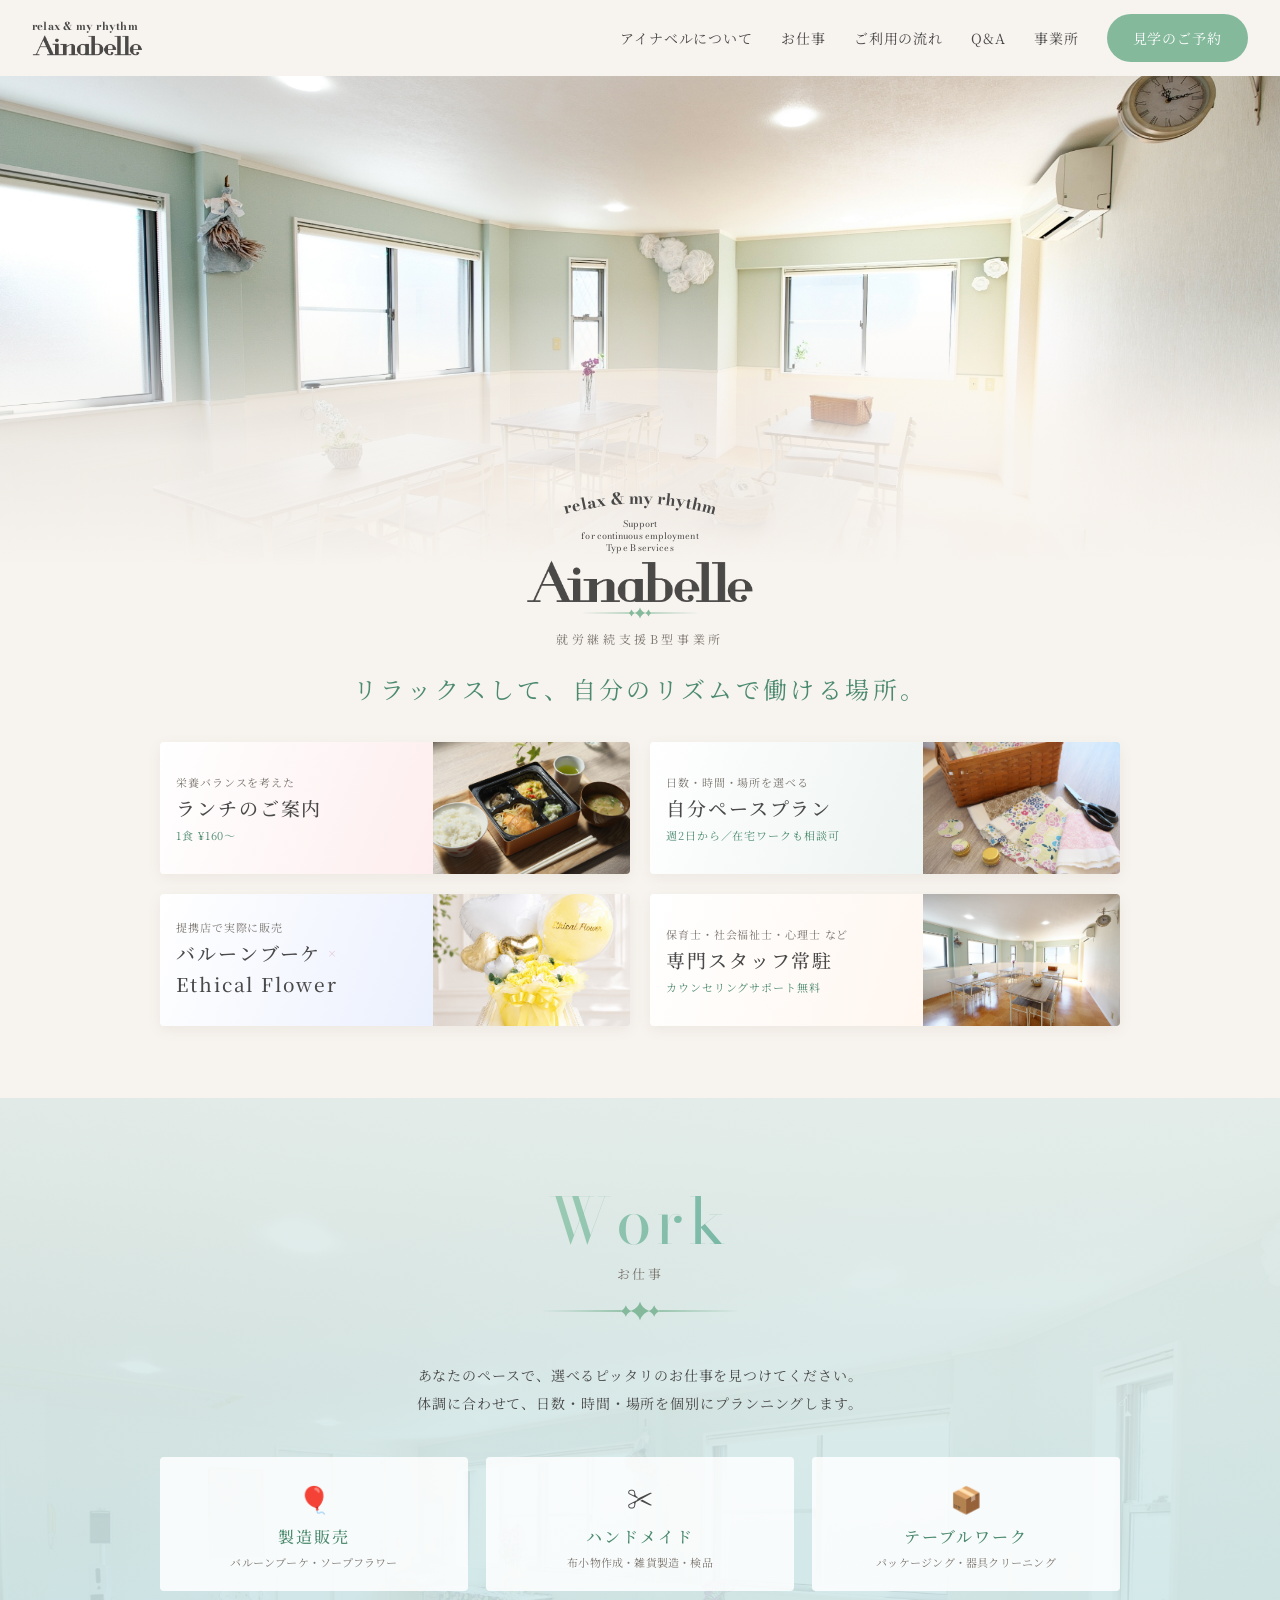
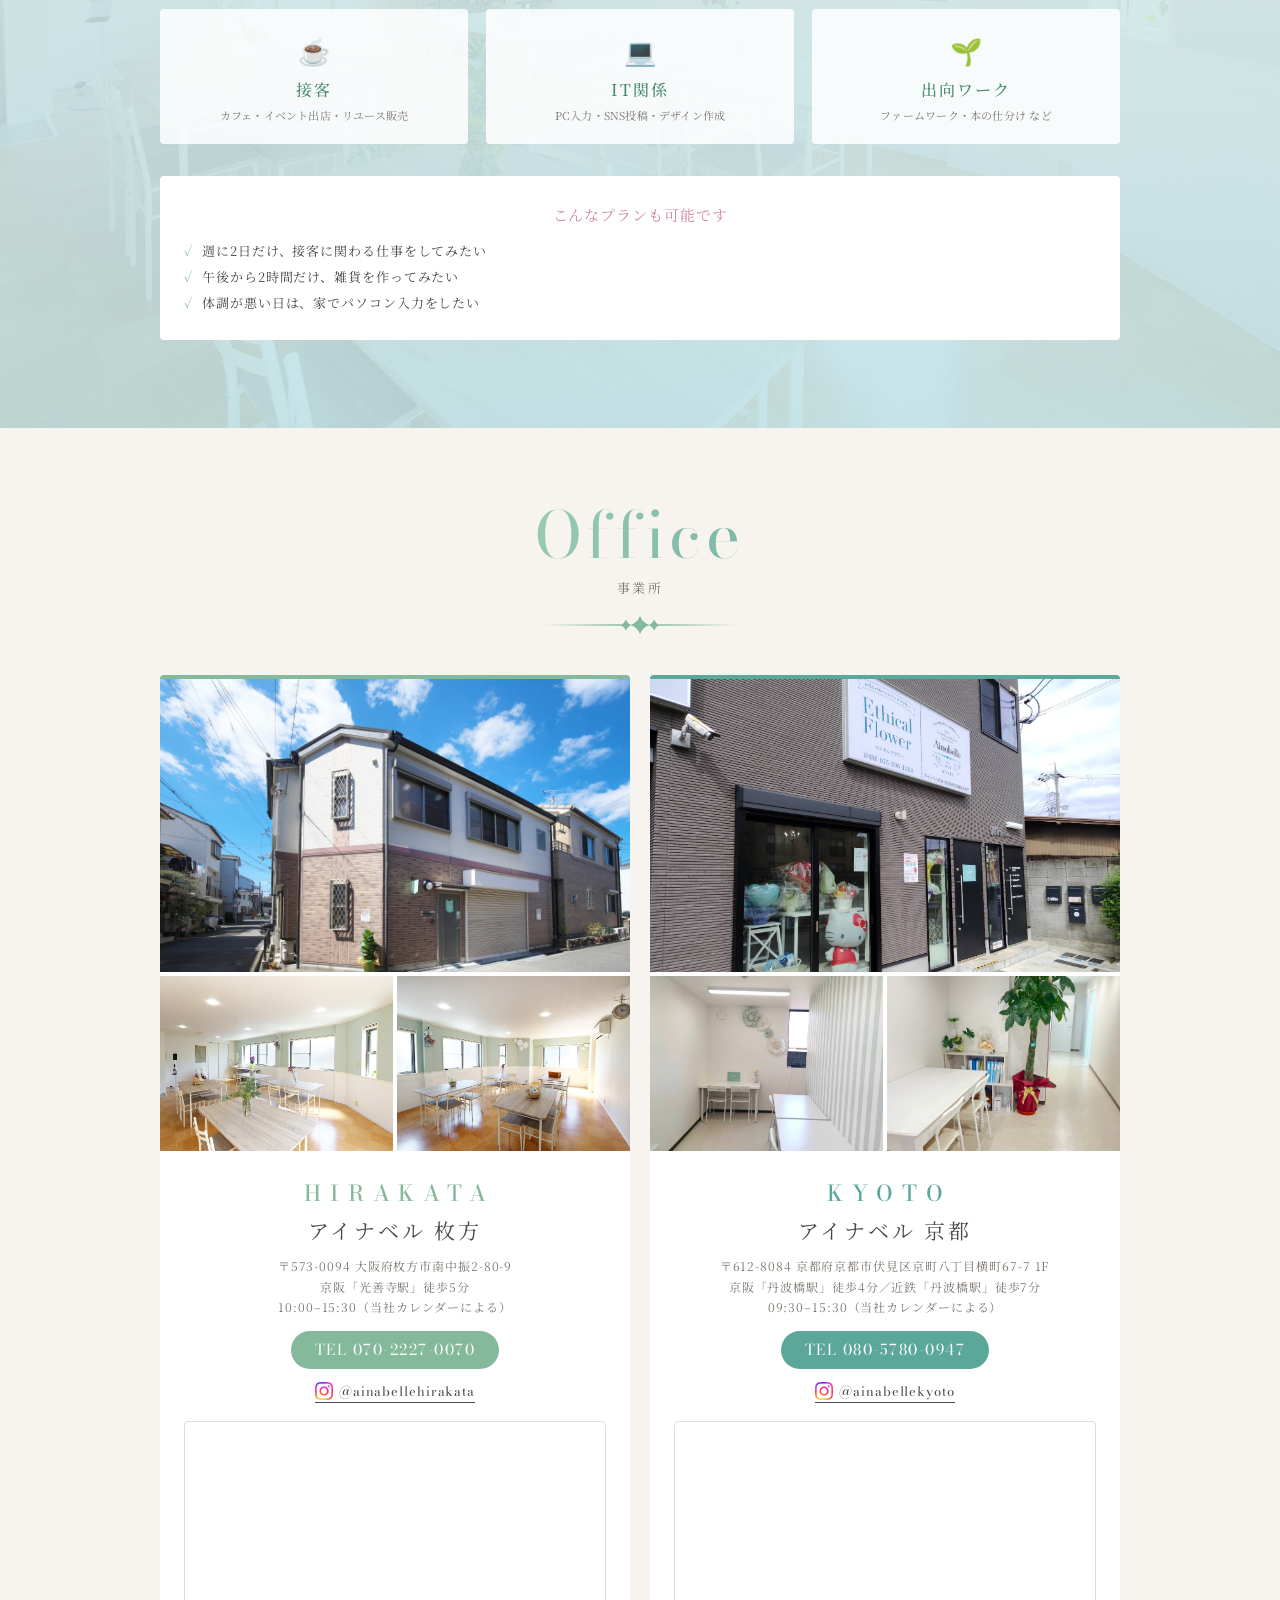
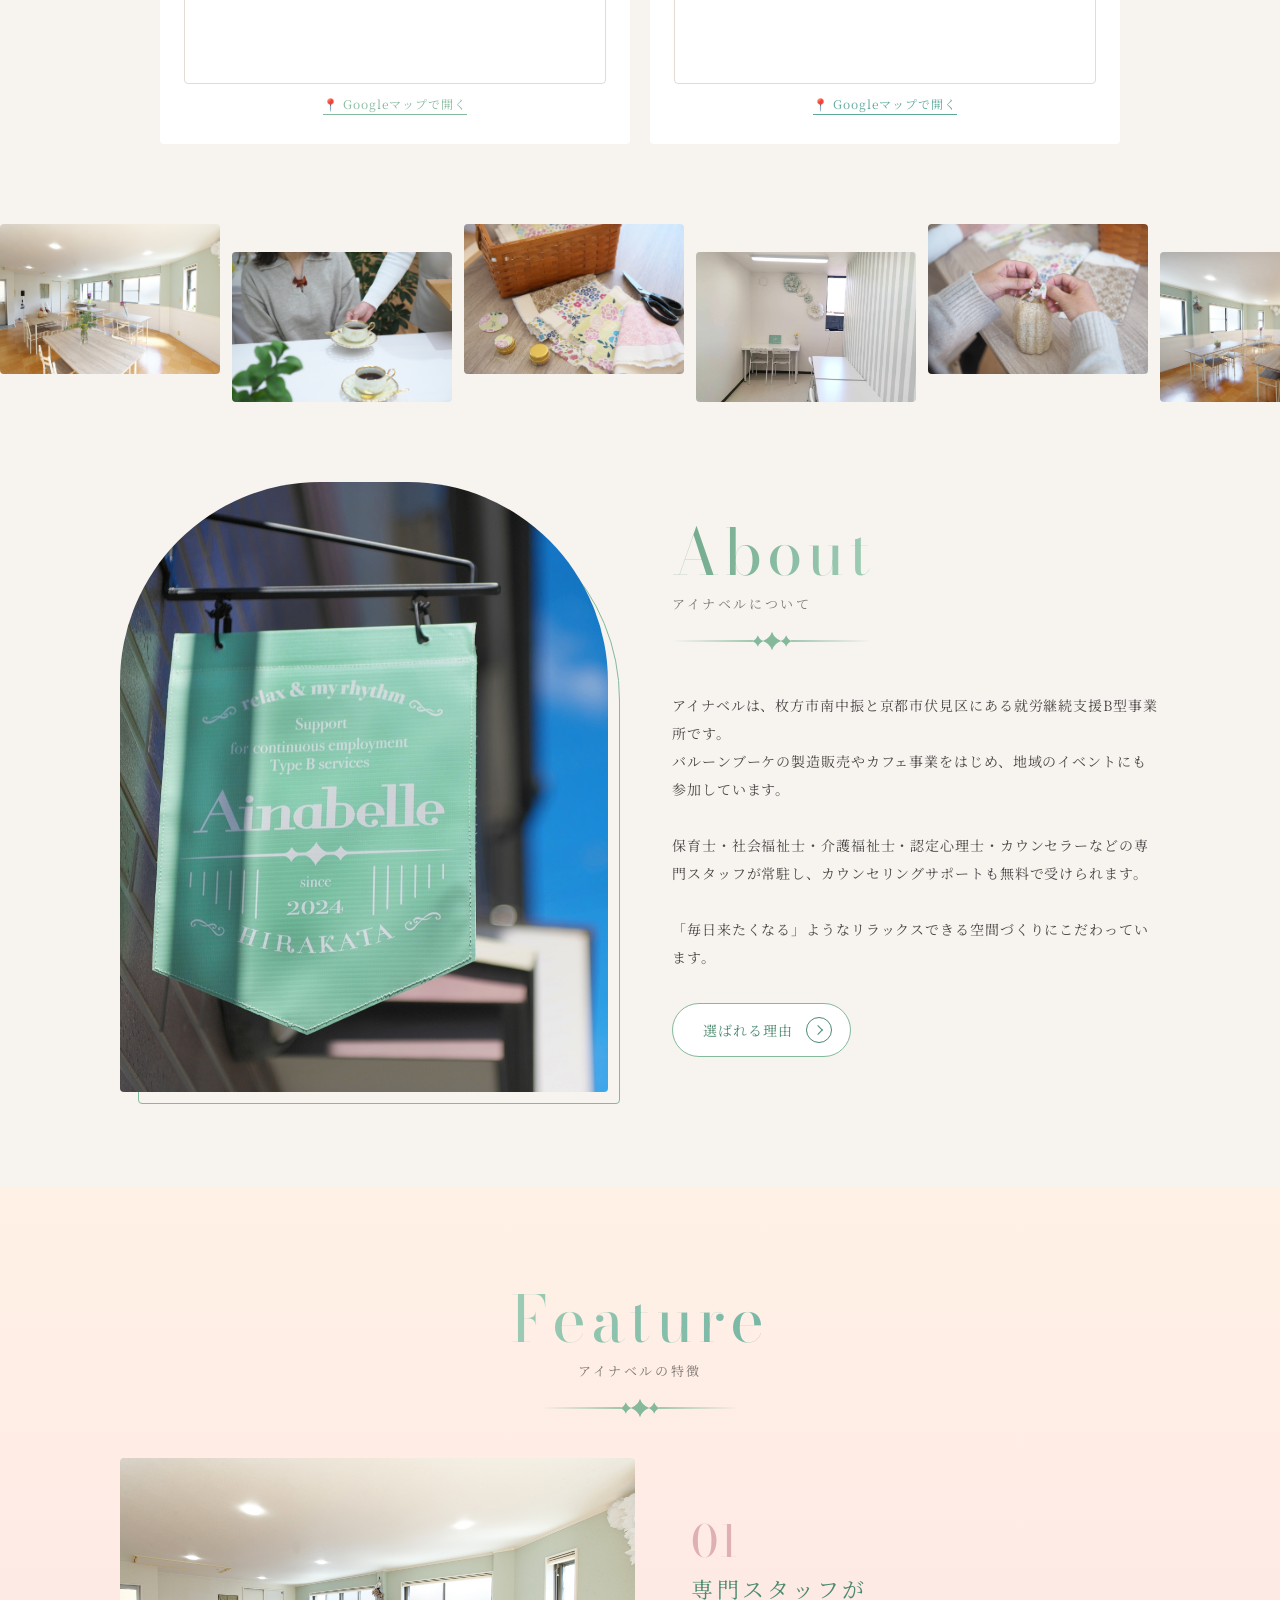
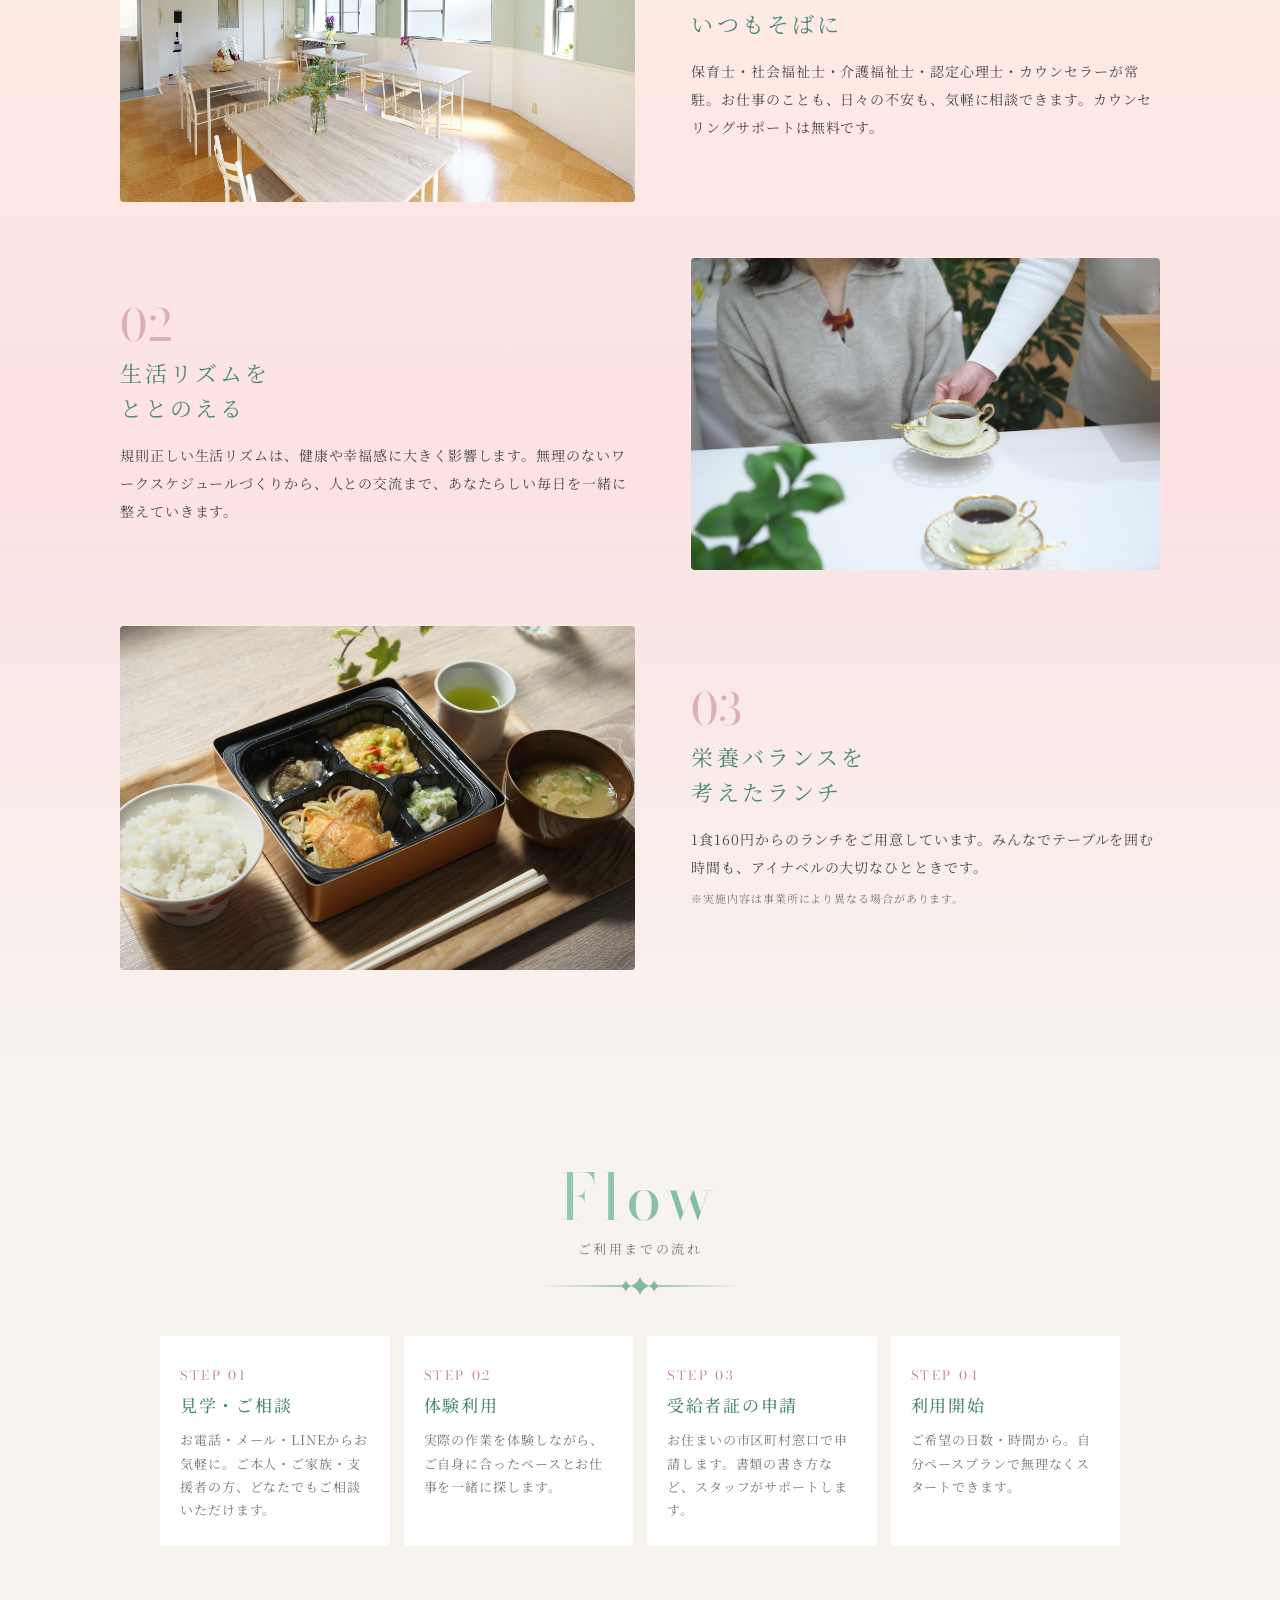
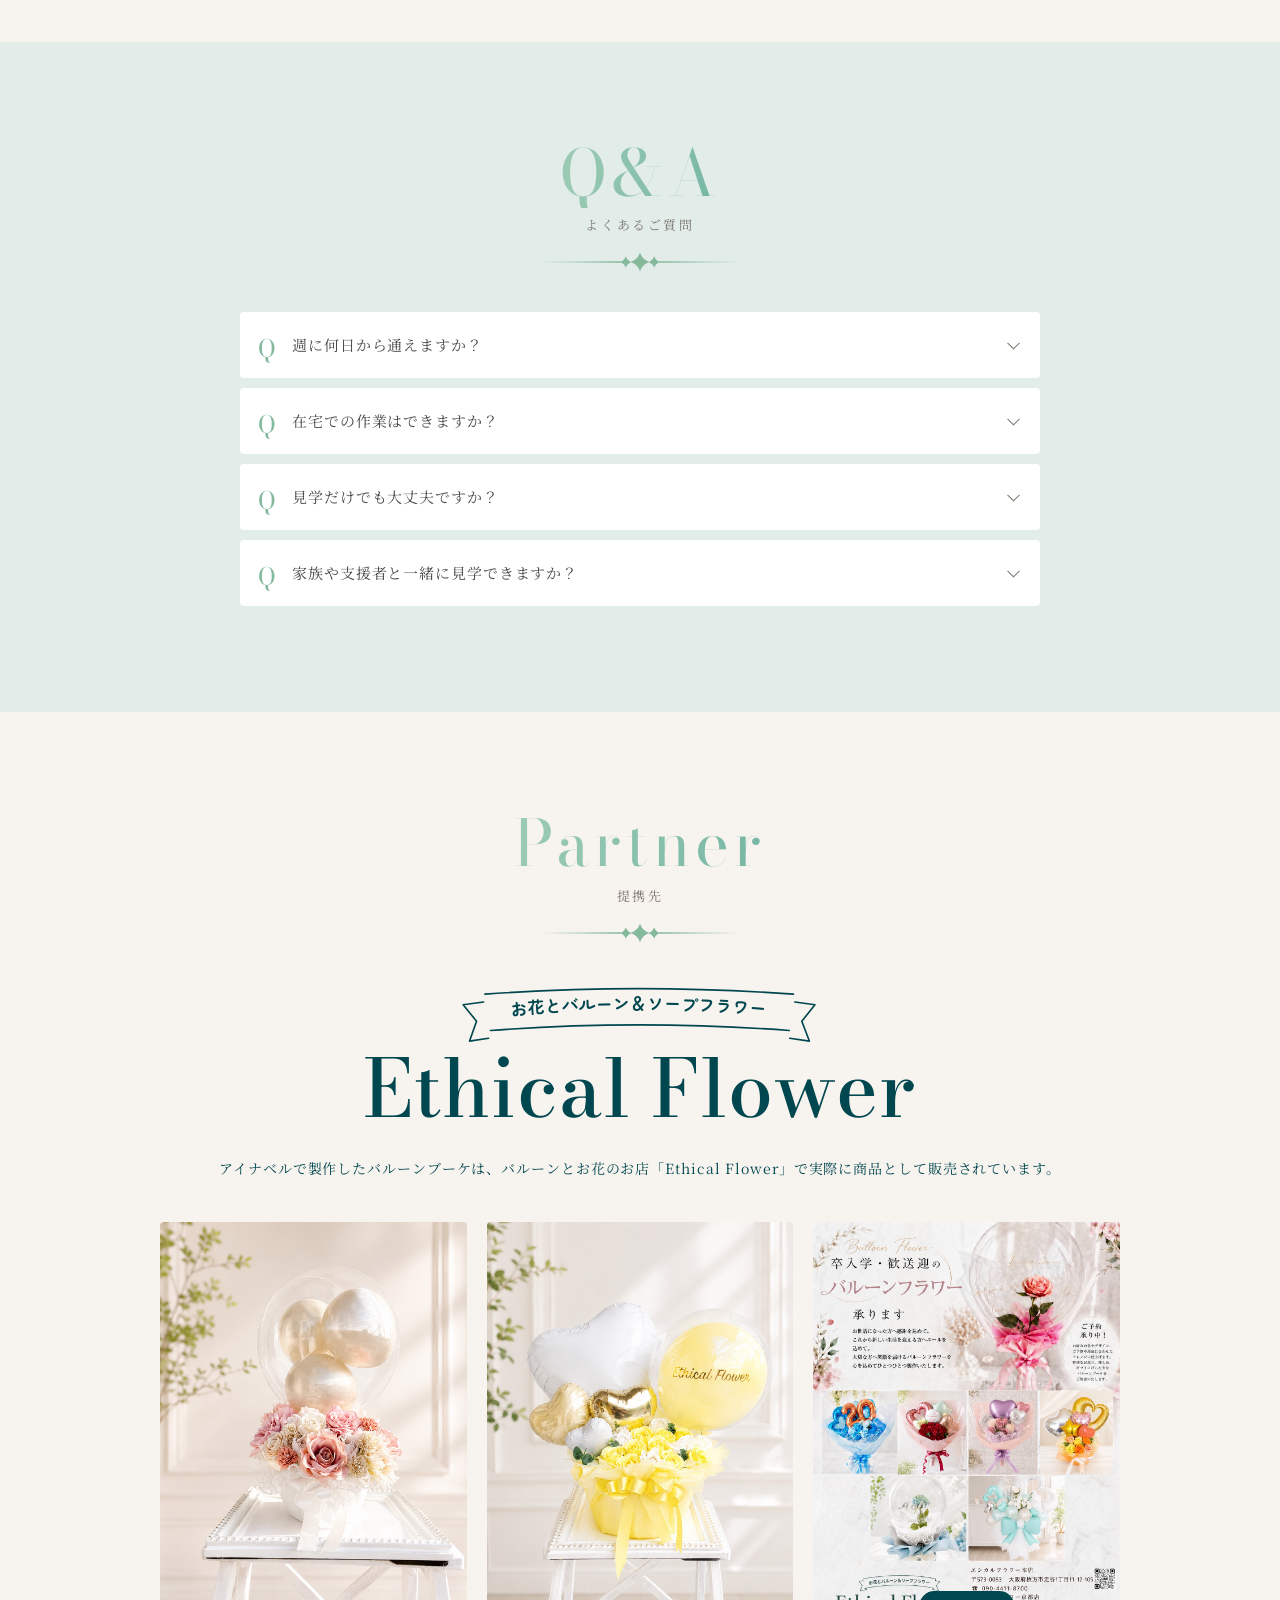
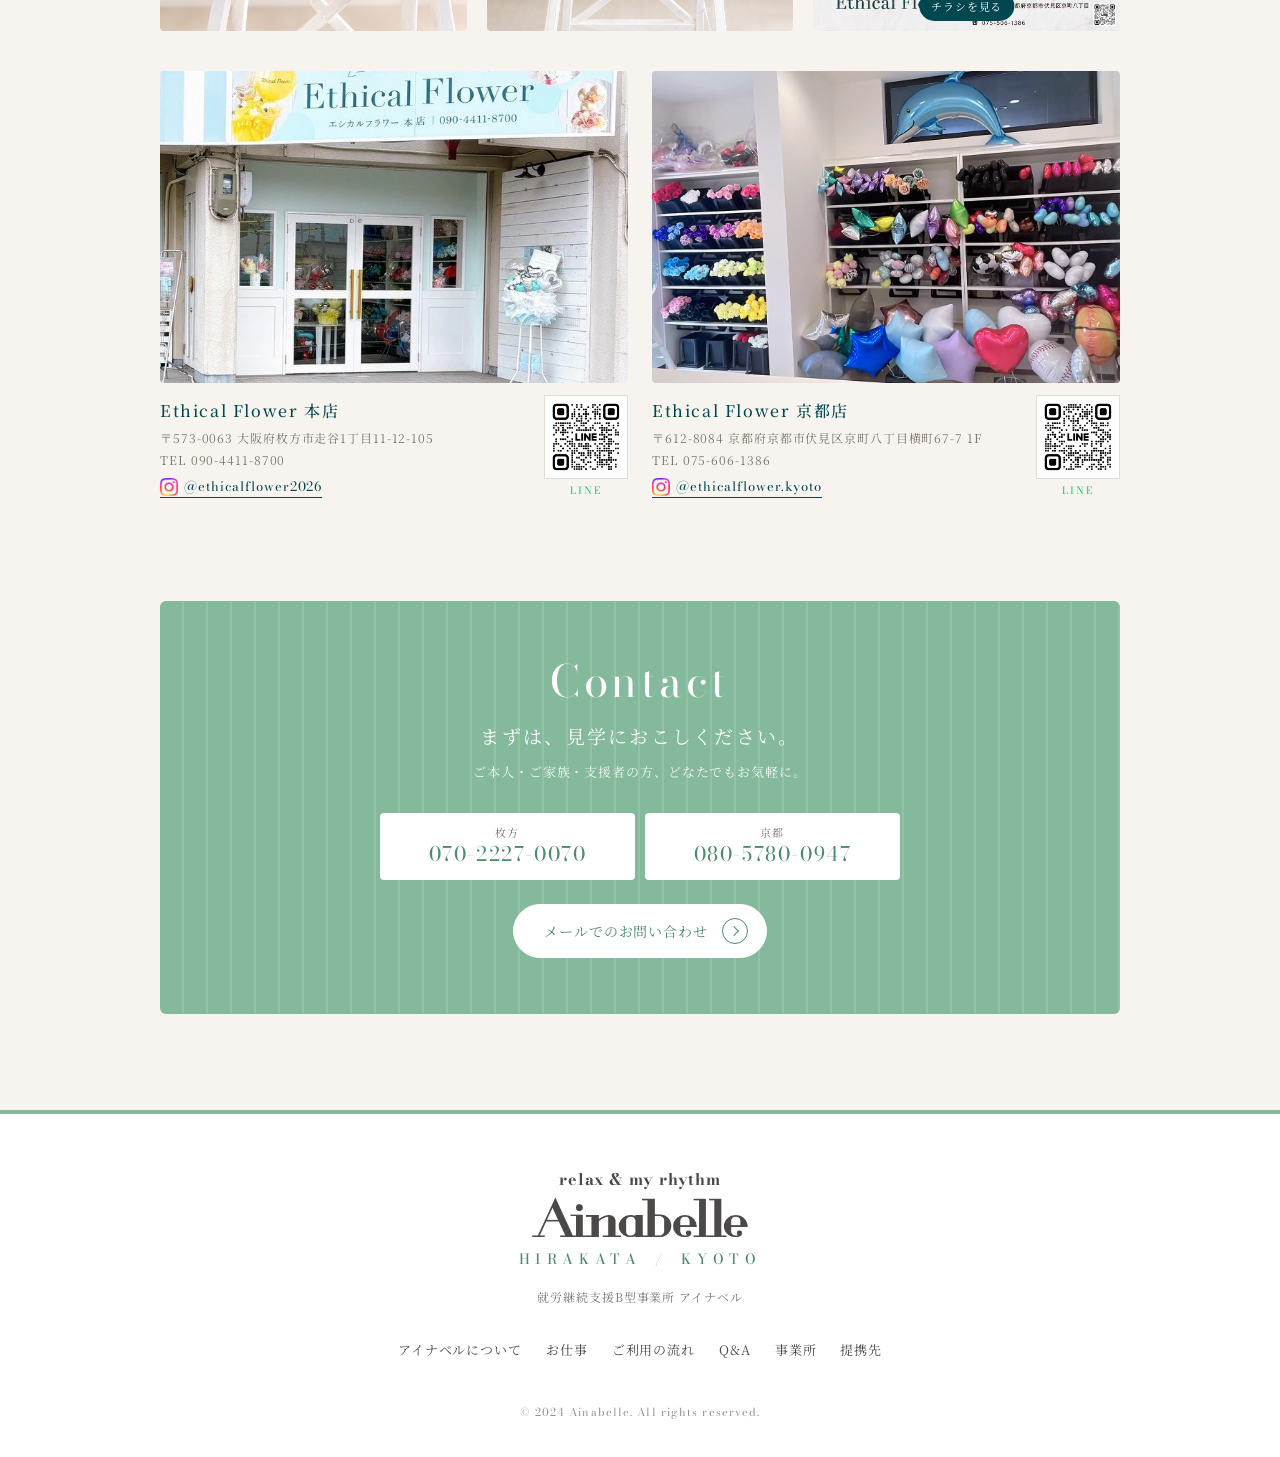
==== commit af0e0992: "Add files via upload" ====
--- a/index.html
+++ b/index.html
@@ -8,7 +8,7 @@
   <link rel="preconnect" href="https://fonts.googleapis.com">
   <link rel="preconnect" href="https://fonts.gstatic.com" crossorigin>
   <link href="https://fonts.googleapis.com/css2?family=Abril+Fatface&family=Bodoni+Moda:ital,opsz,wght@0,6..96,400;0,6..96,500;0,6..96,700;1,6..96,400&family=Zen+Maru+Gothic:wght@500;700&family=Noto+Serif+JP:wght@300;400;500&family=Noto+Sans+JP:wght@300;400;500&display=swap" rel="stylesheet">
-  <link rel="stylesheet" href="style.css?v=20261015g">
+  <link rel="stylesheet" href="style.css?v=20261015h">
 </head>
 <body>
 
@@ -169,7 +169,7 @@
             <p class="p-link__info">〒573-0094 大阪府枚方市南中振2-80-9<br>京阪「光善寺駅」徒歩5分<br>10:00–15:30（当社カレンダーによる）</p>
             <a class="p-link__tel" href="tel:07022270070">TEL 070-2227-0070</a>
             <a class="p-link__insta" href="https://www.instagram.com/ainabellehirakata/" target="_blank" rel="noopener"><img src="instagram_icon.png" alt="" width="18" height="18">@ainabellehirakata</a>
-            <div class="p-link__map"><iframe src="https://www.google.com/maps?q=34.7950866,135.6289407&z=17&output=embed" loading="lazy" referrerpolicy="no-referrer-when-downgrade" title="アイナベル枚方の地図"></iframe></div>
+            <div class="p-link__map"><iframe src="https://www.google.com/maps/embed?pb=!1m18!1m12!1m3!1d3276.4314141679974!2d135.6289407!3d34.795086600000005!2m3!1f0!2f0!3f0!3m2!1i1024!2i768!4f13.1!3m3!1m2!1s0x60011d5c25591e67%3A0x5ee5bf7b36dc4a!2z5bCx5Yq057aZ57aa5pSv5o-0QuWei-S6i-alreaJgOOCouOCpOODiuODmeODqw!5e0!3m2!1sja!2sjp!4v1792037427995!5m2!1sja!2sjp" allowfullscreen="" loading="lazy" referrerpolicy="strict-origin-when-cross-origin" title="アイナベル枚方の地図"></iframe></div>
             <a class="p-link__maplink" href="https://www.google.com/maps/place/就労継続支援B型事業所アイナベル/@34.7950866,135.6289407,17z/data=!3m1!4b1!4m6!3m5!1s0x60011d5c25591e67:0x5ee5bf7b36dc4a!8m2!3d34.7950866!4d135.6289407!16s%2Fg%2F11vrxztby2" target="_blank" rel="noopener">Googleマップで開く</a>
           </div>
         </li>
@@ -185,7 +185,7 @@
             <p class="p-link__info">〒612-8084 京都府京都市伏見区京町八丁目横町67-7 1F<br>京阪「丹波橋駅」徒歩4分／近鉄「丹波橋駅」徒歩7分<br>09:30–15:30（当社カレンダーによる）</p>
             <a class="p-link__tel" href="tel:08057800947">TEL 080-5780-0947</a>
             <a class="p-link__insta" href="https://www.instagram.com/ainabellekyoto/" target="_blank" rel="noopener"><img src="instagram_icon.png" alt="" width="18" height="18">@ainabellekyoto</a>
-            <div class="p-link__map"><iframe src="https://www.google.com/maps?q=京都府京都市伏見区京町八丁目横町67-7&z=17&output=embed" loading="lazy" referrerpolicy="no-referrer-when-downgrade" title="アイナベル京都の地図"></iframe></div>
+            <div class="p-link__map"><iframe src="https://www.google.com/maps/embed?pb=!1m18!1m12!1m3!1d3270.580968940154!2d135.7659421!3d34.9420447!2m3!1f0!2f0!3f0!3m2!1i1024!2i768!4f13.1!3m3!1m2!1s0x60010f051f6b5dd9%3A0x3dff2825bcca04d8!2z5bCx5Yq057aZ57aa5pSv5o-0QuWei-S6i-alreaJgCDjgqLjgqTjg4rjg5njg6vkuqzpg70!5e0!3m2!1sja!2sjp!4v1792037482928!5m2!1sja!2sjp" allowfullscreen="" loading="lazy" referrerpolicy="strict-origin-when-cross-origin" title="アイナベル京都の地図"></iframe></div>
             <a class="p-link__maplink" href="https://www.google.com/maps?cid=4467333497921078488" target="_blank" rel="noopener">Googleマップで開く</a>
           </div>
         </li>
@@ -195,16 +195,30 @@
     <!-- ========== 写真ループ ========== -->
     <div class="c-loop" aria-hidden="true">
       <div class="c-loop__track">
-        <img src="2f94bbd2-7914-4ed5-9bcd-0493b858ccd7_0.jpg" alt="">
-        <img src="1d7b2835-61f1-425c-9fde-ad6c198ccd1a_0.jpg" alt="">
-        <img src="402781b4-92eb-4907-a8e5-8267bfce230e_0.jpg" alt="">
-        <img src="kyoto_room1.jpg" alt="">
-        <img src="53fbb1a7-87bc-43b7-aa86-a0ed3ca0fb69_0.jpg" alt="">
-        <img src="fa40e8f0-b269-4f21-bf43-507db3e18d93_0.jpg" alt="">
-        <img src="kyoto_room2.jpg" alt="">
-        <img src="e87c1045-b65a-47de-9d91-d7d8843fcbc4_0.jpg" alt="">
-        <img src="photo_241110.jpg" alt="">
-        <img src="1b3b6856-b0fe-4050-9311-491ececcb02d_0.jpg" alt="">
+        <div class="c-loop__group">
+          <img src="2f94bbd2-7914-4ed5-9bcd-0493b858ccd7_0.jpg" alt="">
+          <img src="1d7b2835-61f1-425c-9fde-ad6c198ccd1a_0.jpg" alt="">
+          <img src="402781b4-92eb-4907-a8e5-8267bfce230e_0.jpg" alt="">
+          <img src="kyoto_room1.jpg" alt="">
+          <img src="53fbb1a7-87bc-43b7-aa86-a0ed3ca0fb69_0.jpg" alt="">
+          <img src="fa40e8f0-b269-4f21-bf43-507db3e18d93_0.jpg" alt="">
+          <img src="kyoto_room2.jpg" alt="">
+          <img src="e87c1045-b65a-47de-9d91-d7d8843fcbc4_0.jpg" alt="">
+          <img src="photo_241110.jpg" alt="">
+          <img src="1b3b6856-b0fe-4050-9311-491ececcb02d_0.jpg" alt="">
+        </div>
+        <div class="c-loop__group">
+          <img src="2f94bbd2-7914-4ed5-9bcd-0493b858ccd7_0.jpg" alt="">
+          <img src="1d7b2835-61f1-425c-9fde-ad6c198ccd1a_0.jpg" alt="">
+          <img src="402781b4-92eb-4907-a8e5-8267bfce230e_0.jpg" alt="">
+          <img src="kyoto_room1.jpg" alt="">
+          <img src="53fbb1a7-87bc-43b7-aa86-a0ed3ca0fb69_0.jpg" alt="">
+          <img src="fa40e8f0-b269-4f21-bf43-507db3e18d93_0.jpg" alt="">
+          <img src="kyoto_room2.jpg" alt="">
+          <img src="e87c1045-b65a-47de-9d91-d7d8843fcbc4_0.jpg" alt="">
+          <img src="photo_241110.jpg" alt="">
+          <img src="1b3b6856-b0fe-4050-9311-491ececcb02d_0.jpg" alt="">
+        </div>
       </div>
     </div>
 
@@ -403,6 +417,6 @@
     <li><a class="l-fixed__web" href="#contact"><span>📅</span>見学予約</a></li>
   </ul>
 
-  <script src="main.js?v=20261015g"></script>
+  <script src="main.js?v=20261015h"></script>
 </body>
 </html>
--- a/style.css
+++ b/style.css
@@ -284,10 +284,11 @@
 
 /* ---------- 写真ループ ---------- */
 .c-loop { overflow: hidden; padding: 8px 0 80px; }
-.c-loop__track { display: flex; gap: 12px; width: max-content; animation: loop 50s linear infinite; }
-.c-loop__track img { width: 220px; height: 150px; object-fit: cover; border-radius: 4px; }
-.c-loop__track img:nth-child(even) { margin-top: 28px; }
-@keyframes loop { to { transform: translateX(-50%); } }
+.c-loop__track { display: flex; width: max-content; animation: loop 50s linear infinite; will-change: transform; }
+.c-loop__group { display: flex; gap: 12px; padding-right: 12px; }   /* 同じ写真の組を2つ並べ、ちょうど1組分ずらしてつなぎ目をなくす */
+.c-loop__group img { flex-shrink: 0; width: 220px; height: 150px; object-fit: cover; border-radius: 4px; }
+.c-loop__group img:nth-child(even) { margin-top: 28px; }
+@keyframes loop { from { transform: translate3d(0, 0, 0); } to { transform: translate3d(-50%, 0, 0); } }
 
 /* ---------- ABOUT ---------- */
 .p-about { padding: 0 16px 96px; }
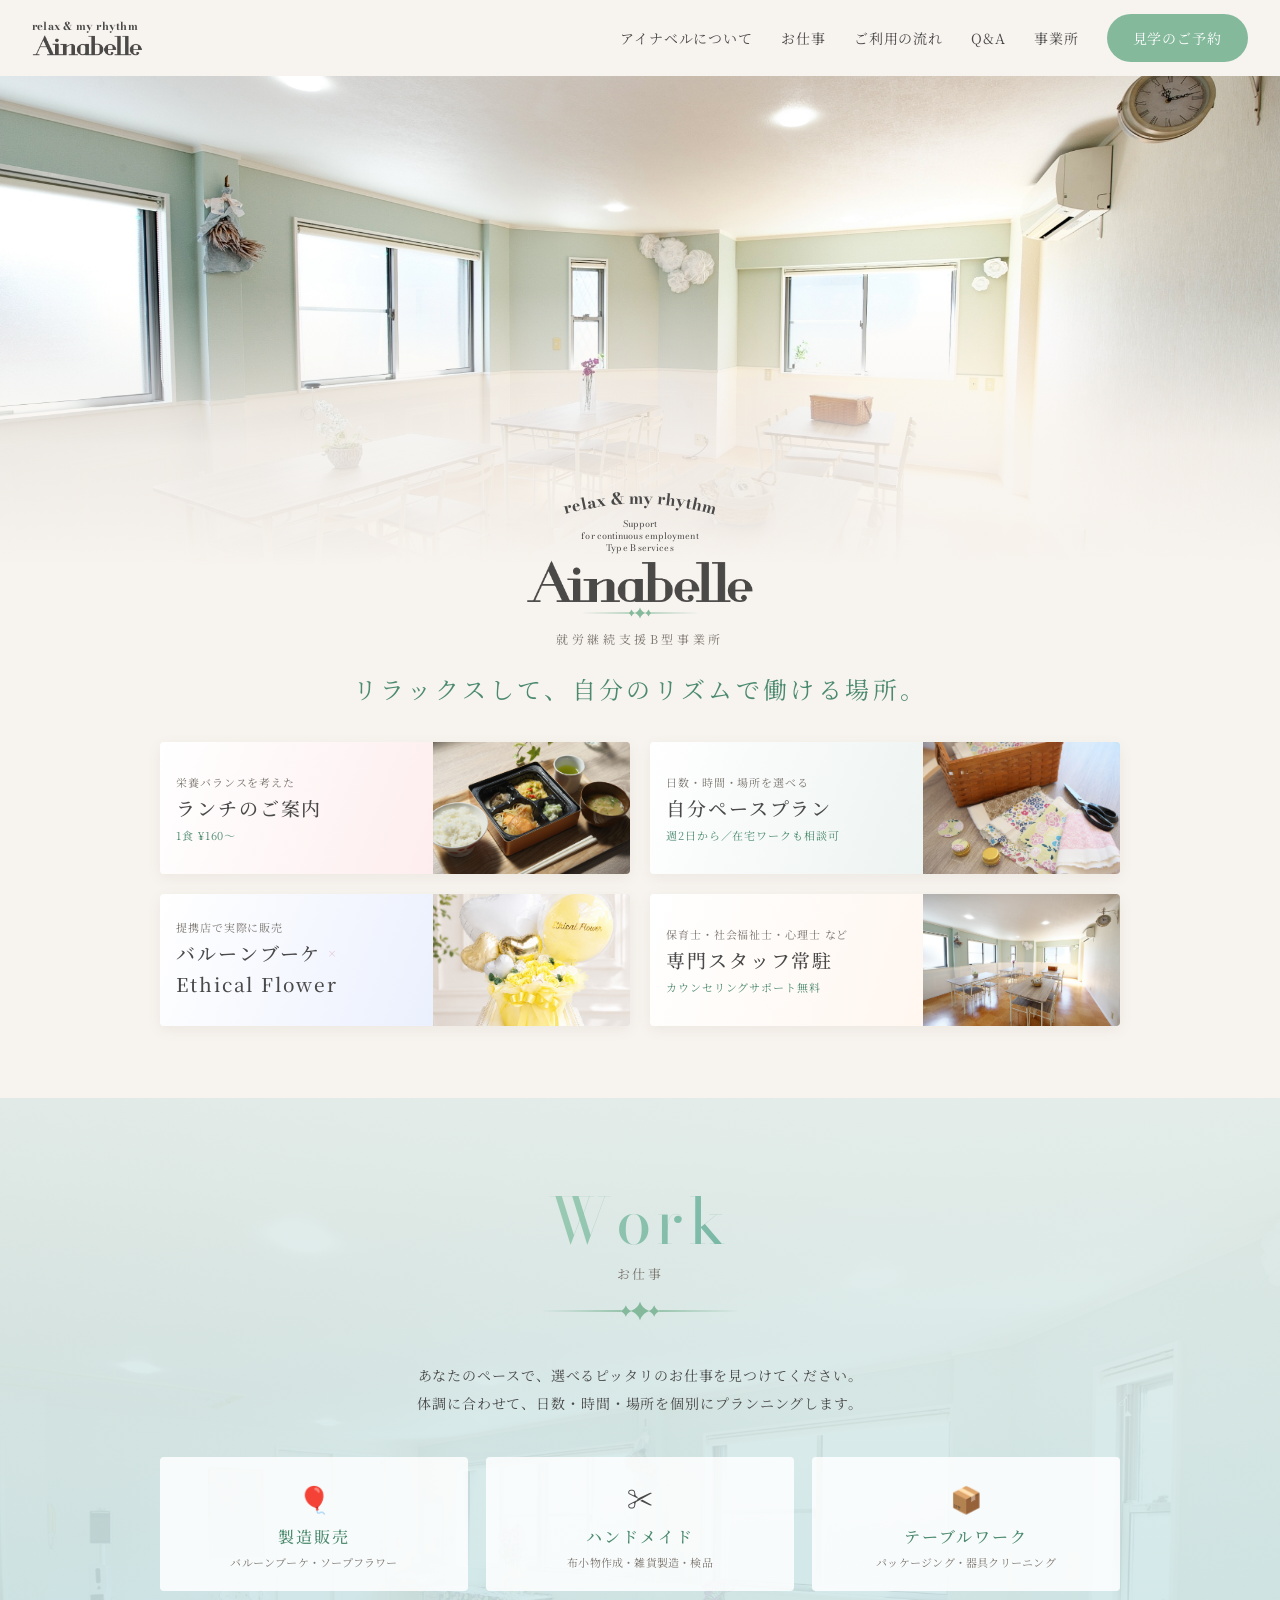
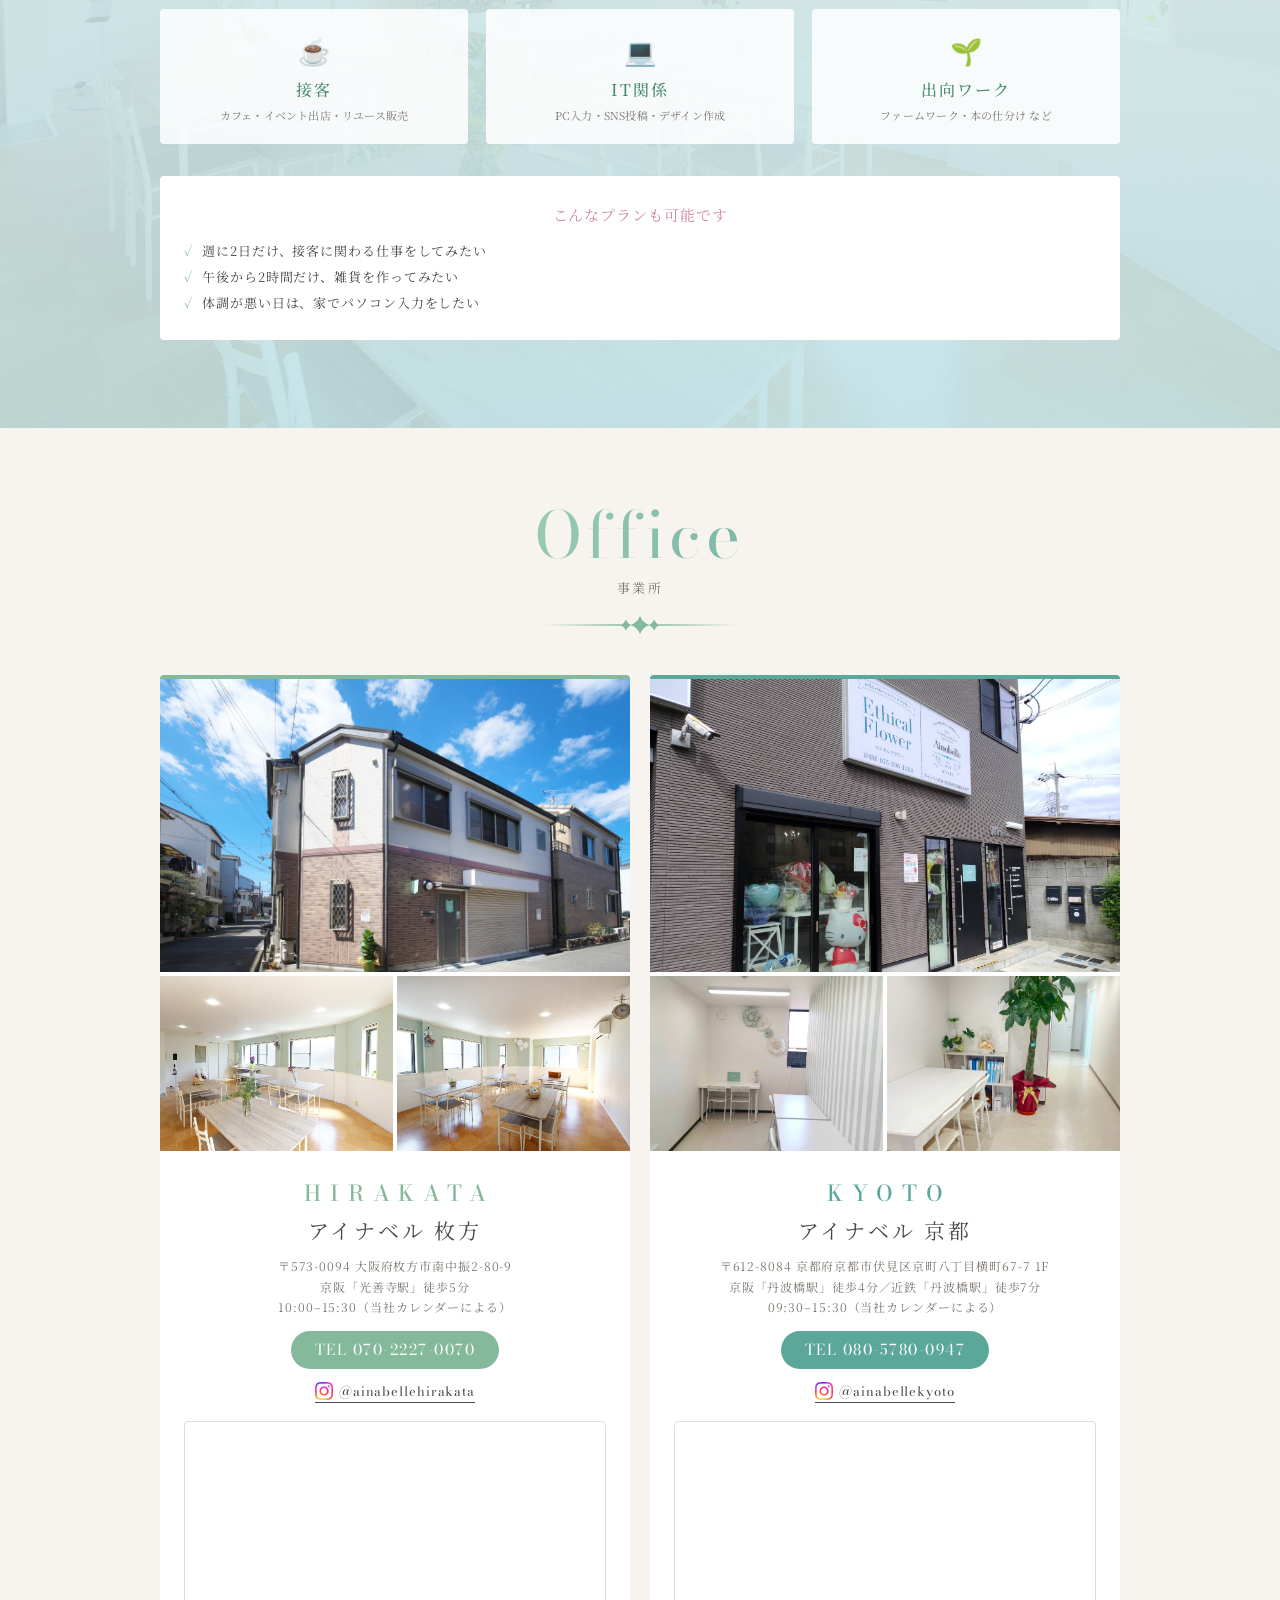
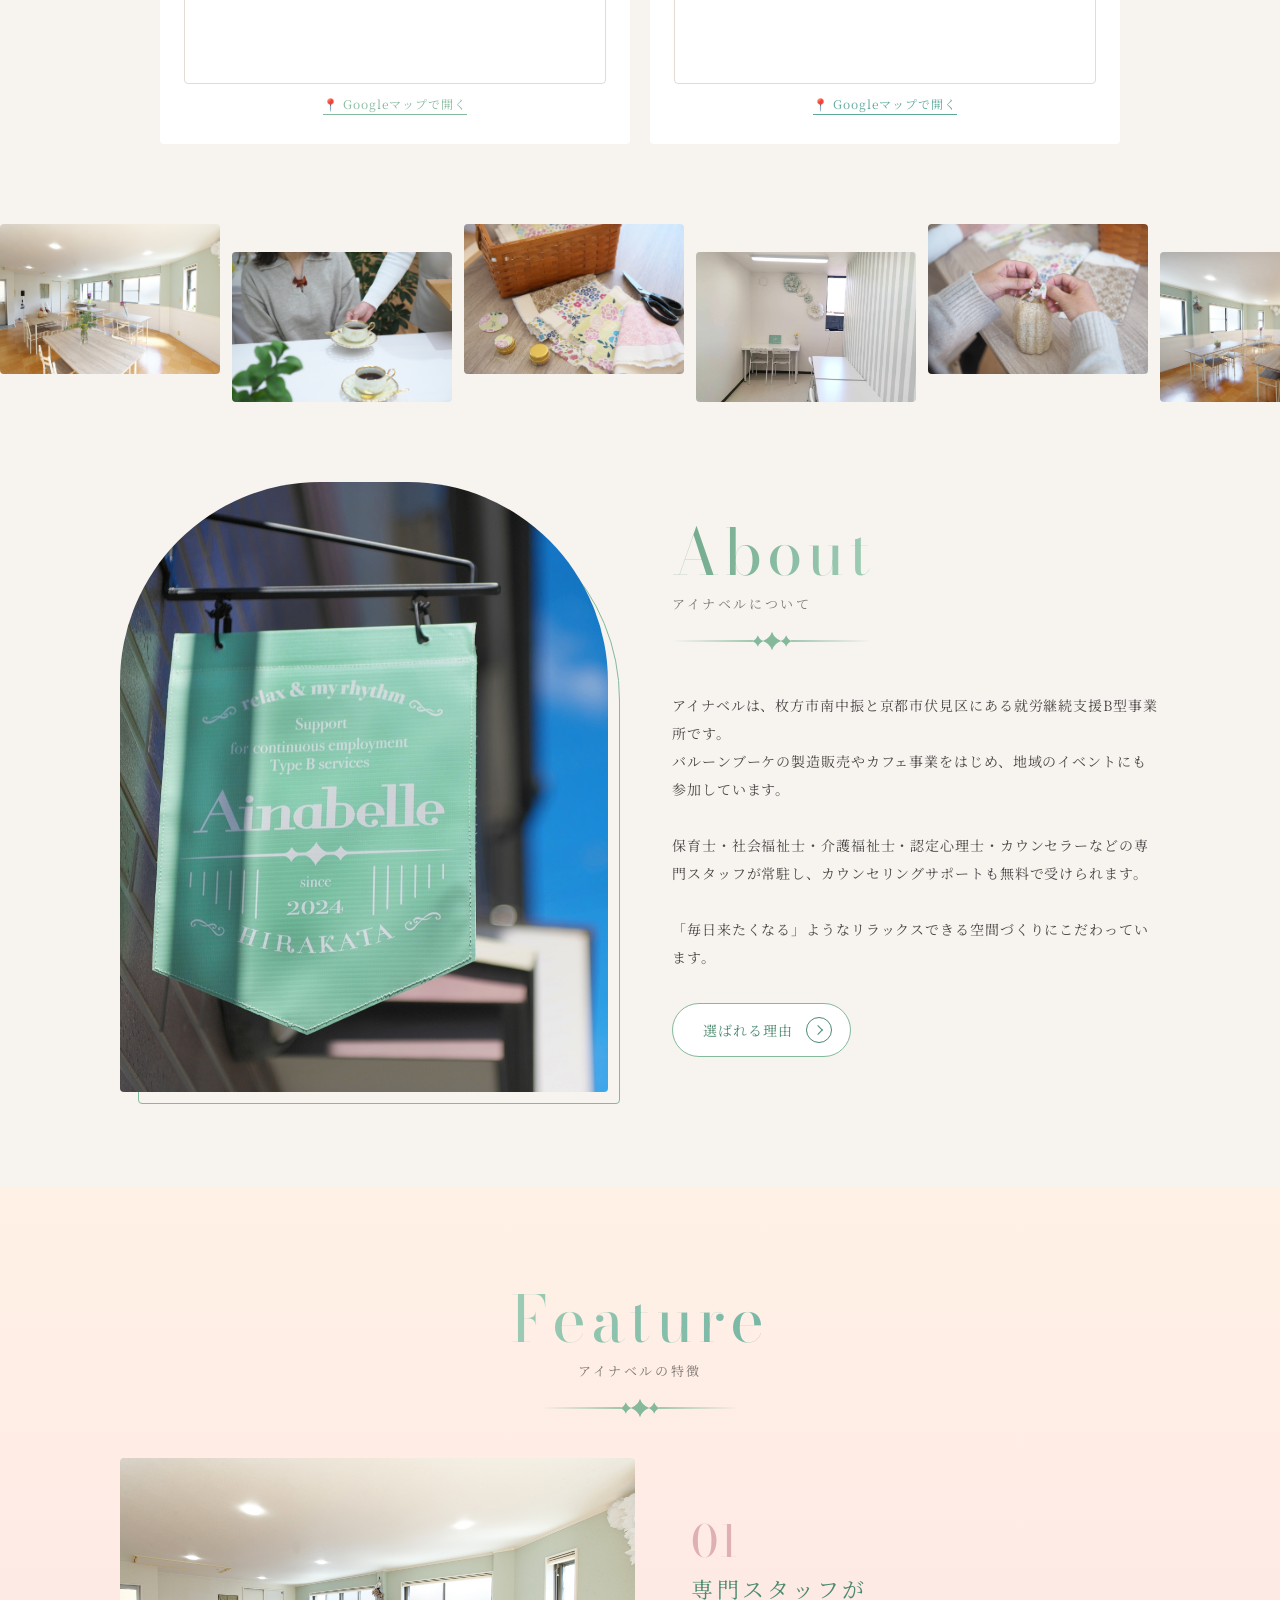
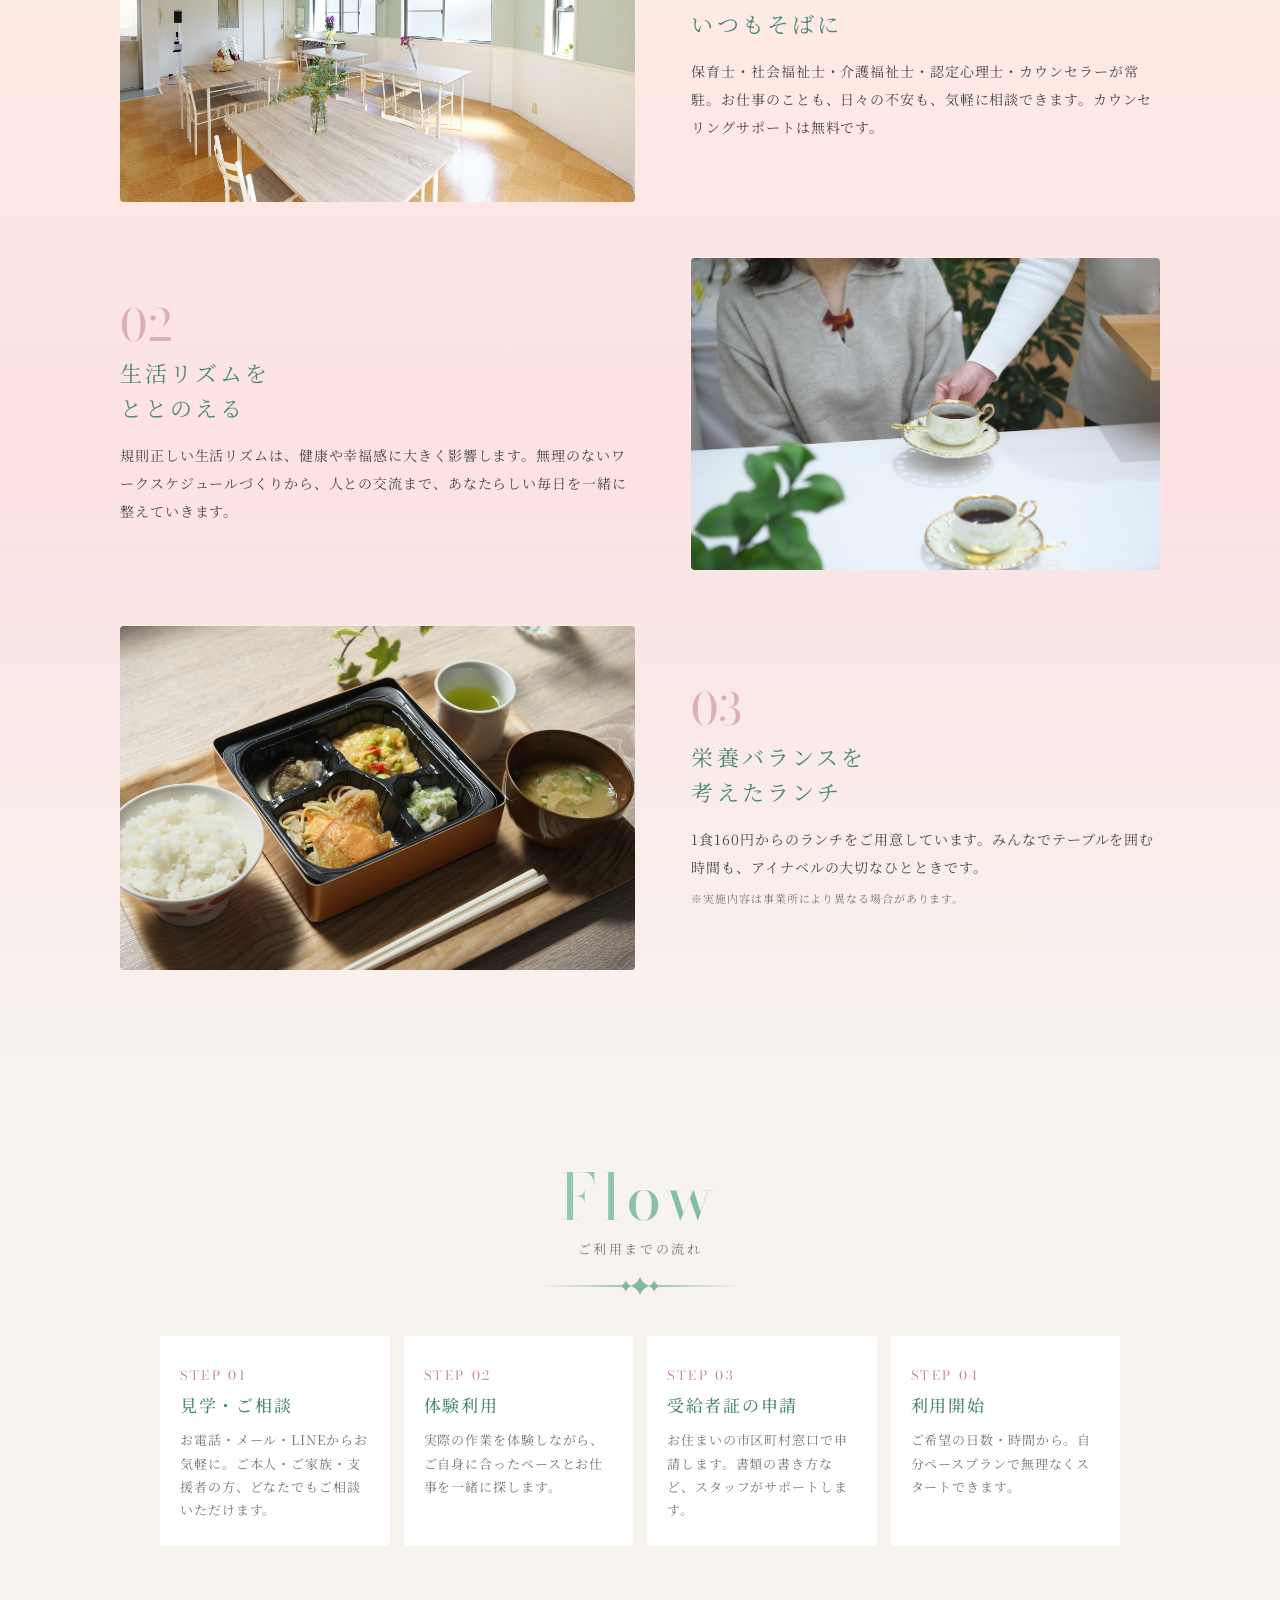
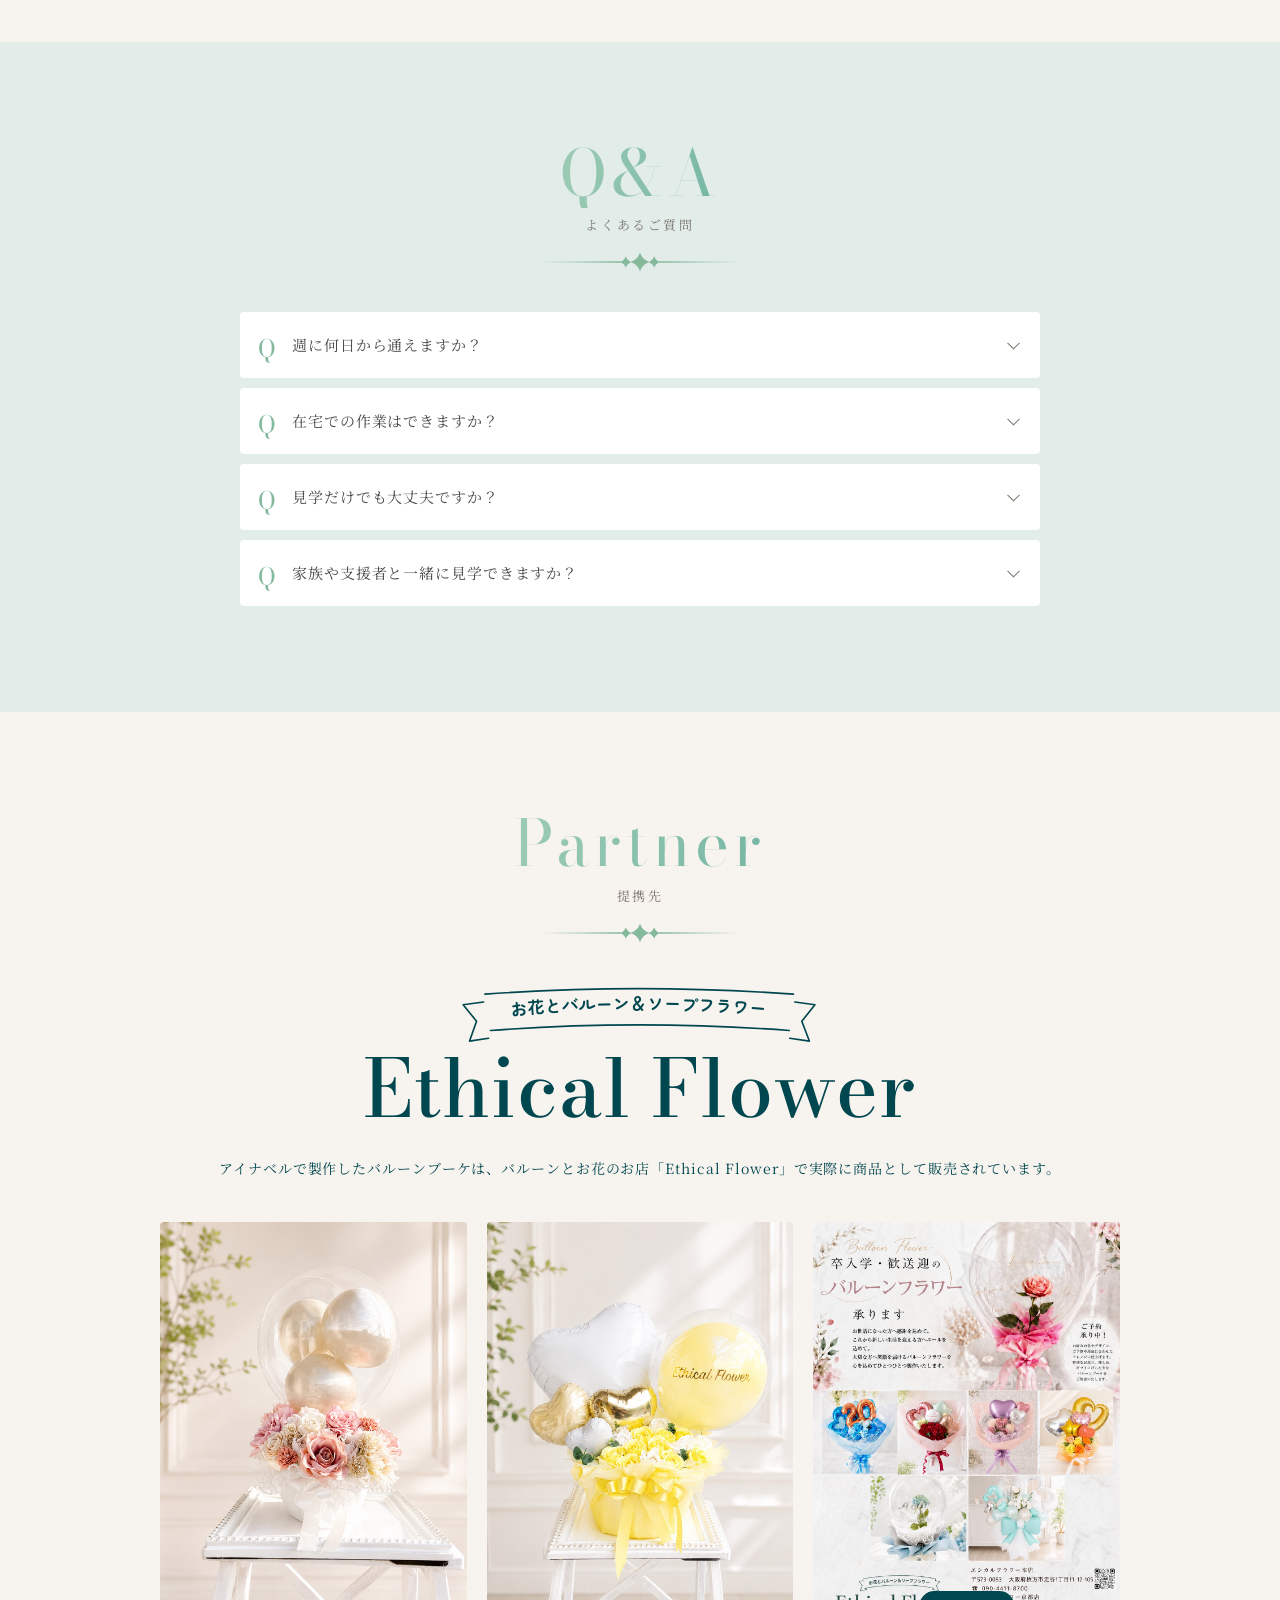
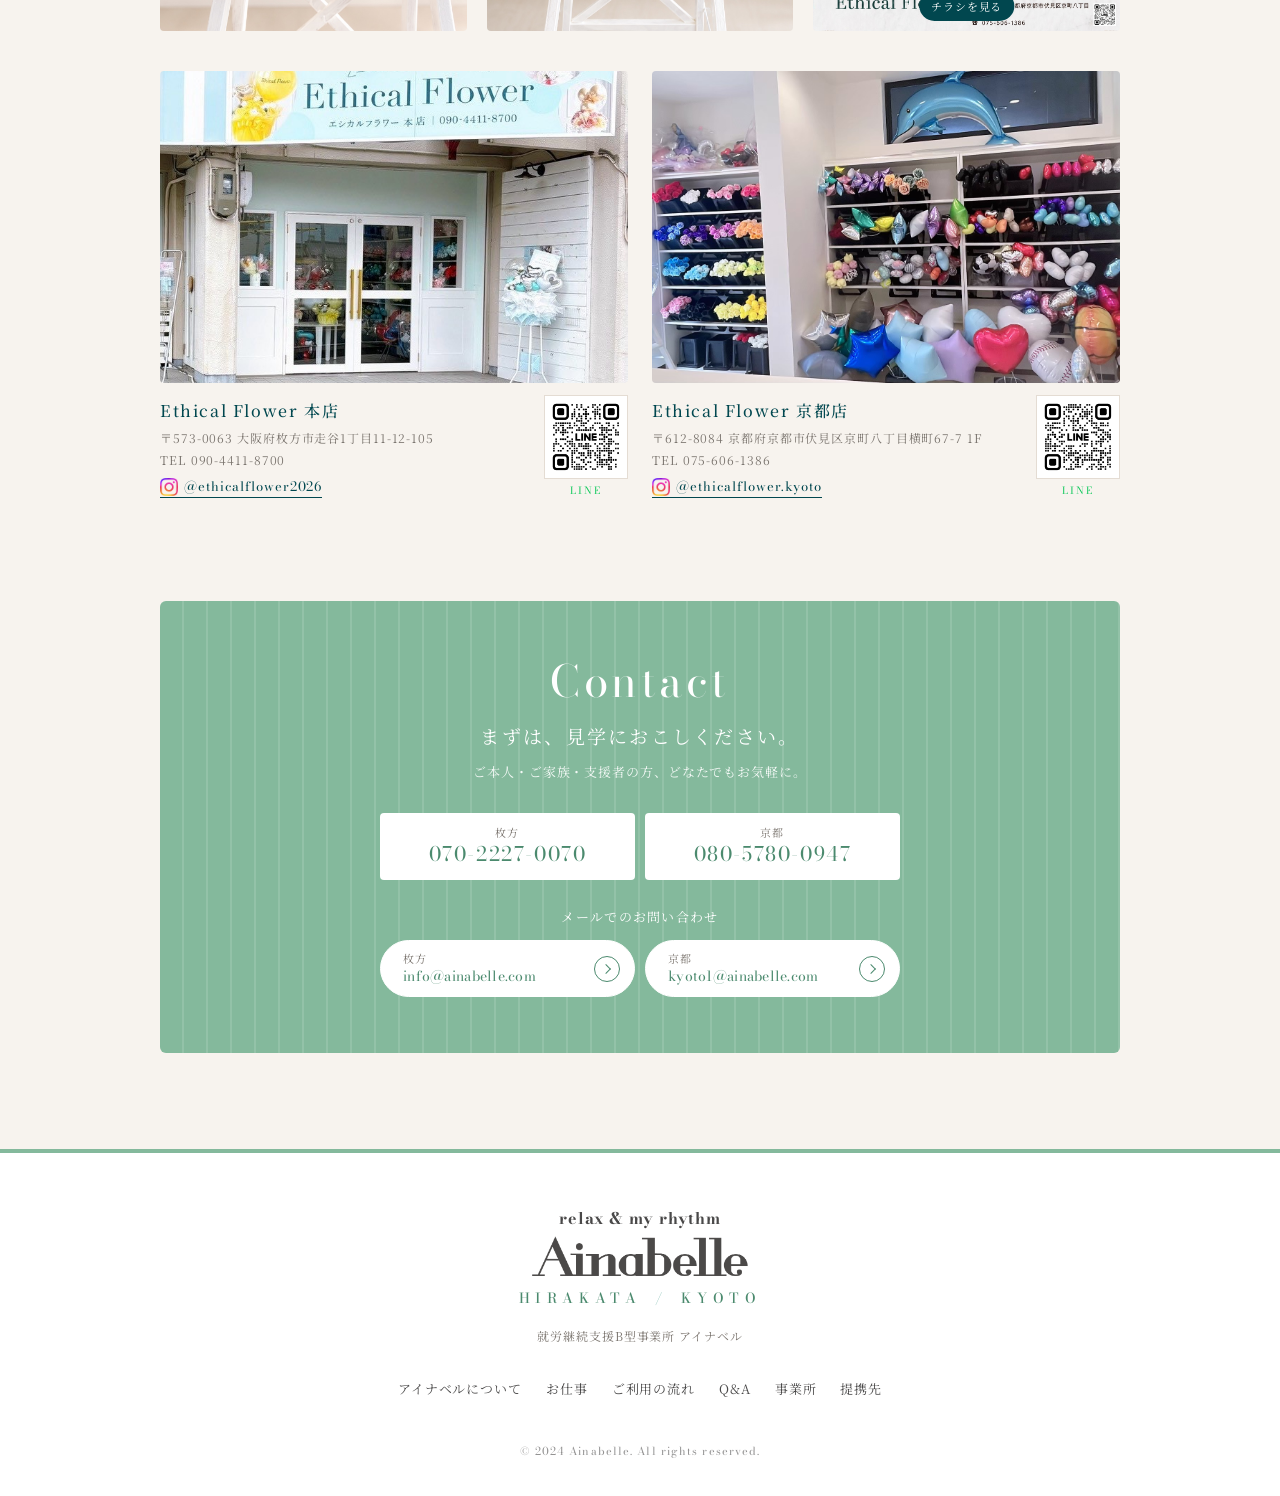
==== commit d681fe53: "Add files via upload" ====
--- a/index.html
+++ b/index.html
@@ -8,7 +8,7 @@
   <link rel="preconnect" href="https://fonts.googleapis.com">
   <link rel="preconnect" href="https://fonts.gstatic.com" crossorigin>
   <link href="https://fonts.googleapis.com/css2?family=Abril+Fatface&family=Bodoni+Moda:ital,opsz,wght@0,6..96,400;0,6..96,500;0,6..96,700;1,6..96,400&family=Zen+Maru+Gothic:wght@500;700&family=Noto+Serif+JP:wght@300;400;500&family=Noto+Sans+JP:wght@300;400;500&display=swap" rel="stylesheet">
-  <link rel="stylesheet" href="style.css?v=20261015h">
+  <link rel="stylesheet" href="style.css?v=20261015i">
 </head>
 <body>
 
@@ -387,7 +387,11 @@
           <a class="p-contact__btn" href="tel:07022270070"><small>枚方</small>070-2227-0070</a>
           <a class="p-contact__btn" href="tel:08057800947"><small>京都</small>080-5780-0947</a>
         </div>
-        <a class="c-btn c-btn--white" href="mailto:info@ainabelle.com">メールでのお問い合わせ<span class="c-arrow"></span></a>
+        <p class="p-contact__mail-h">メールでのお問い合わせ</p>
+        <div class="p-contact__mails">
+          <a class="c-btn c-btn--white" href="mailto:info@ainabelle.com"><span><small>枚方</small>info@ainabelle.com</span><span class="c-arrow"></span></a>
+          <a class="c-btn c-btn--white" href="mailto:kyoto1@ainabelle.com"><span><small>京都</small>kyoto1@ainabelle.com</span><span class="c-arrow"></span></a>
+        </div>
       </div>
     </section>
 
@@ -417,6 +421,6 @@
     <li><a class="l-fixed__web" href="#contact"><span>📅</span>見学予約</a></li>
   </ul>
 
-  <script src="main.js?v=20261015h"></script>
+  <script src="main.js?v=20261015i"></script>
 </body>
 </html>
--- a/style.css
+++ b/style.css
@@ -395,6 +395,11 @@
 @media (min-width: 600px) { .p-contact__btns { grid-template-columns: 1fr 1fr; } }
 .p-contact__btn { background: #fff; color: var(--sage-deep); border-radius: 4px; padding: 12px; font-family: var(--en); font-size: 20px; letter-spacing: .08em; line-height: 1.4; }
 .p-contact__btn small { display: block; font-family: var(--serif); font-size: 11px; color: var(--ink-soft); }
+.p-contact__mail-h { font-size: 13px; letter-spacing: .1em; margin-bottom: 10px; }
+.p-contact__mails { display: grid; gap: 10px; max-width: 520px; margin: 0 auto; }
+@media (min-width: 600px) { .p-contact__mails { grid-template-columns: 1fr 1fr; } }
+.p-contact__mails .c-btn { justify-content: space-between; padding: 10px 14px 10px 22px; font-family: var(--en); font-size: 14px; letter-spacing: .02em; text-align: left; line-height: 1.4; }
+.p-contact__mails .c-btn small { display: block; font-family: var(--serif); font-size: 11px; color: var(--ink-soft); letter-spacing: .1em; }
 
 /* ---------- フッター ---------- */
 .l-footer { background: #fff; color: var(--ink); text-align: center; padding: 56px 16px 32px; border-top: 4px solid var(--sage); }
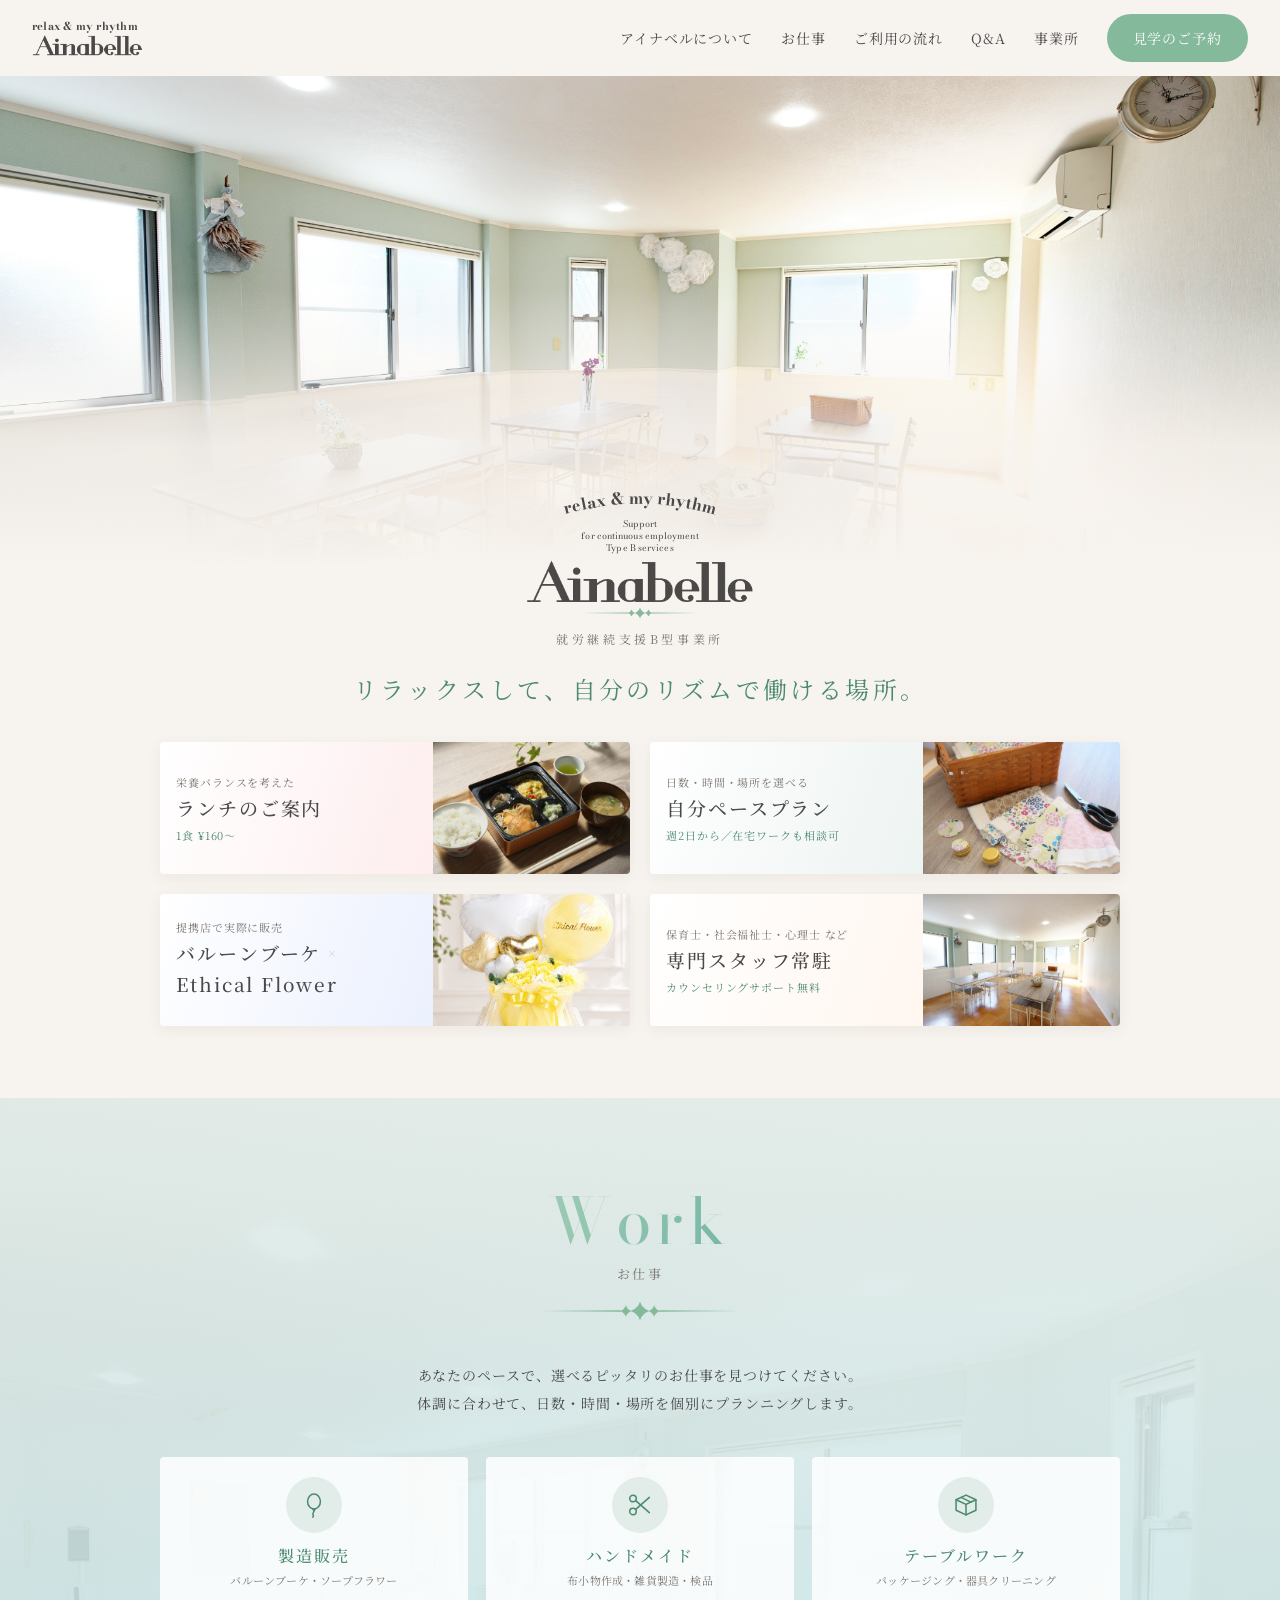
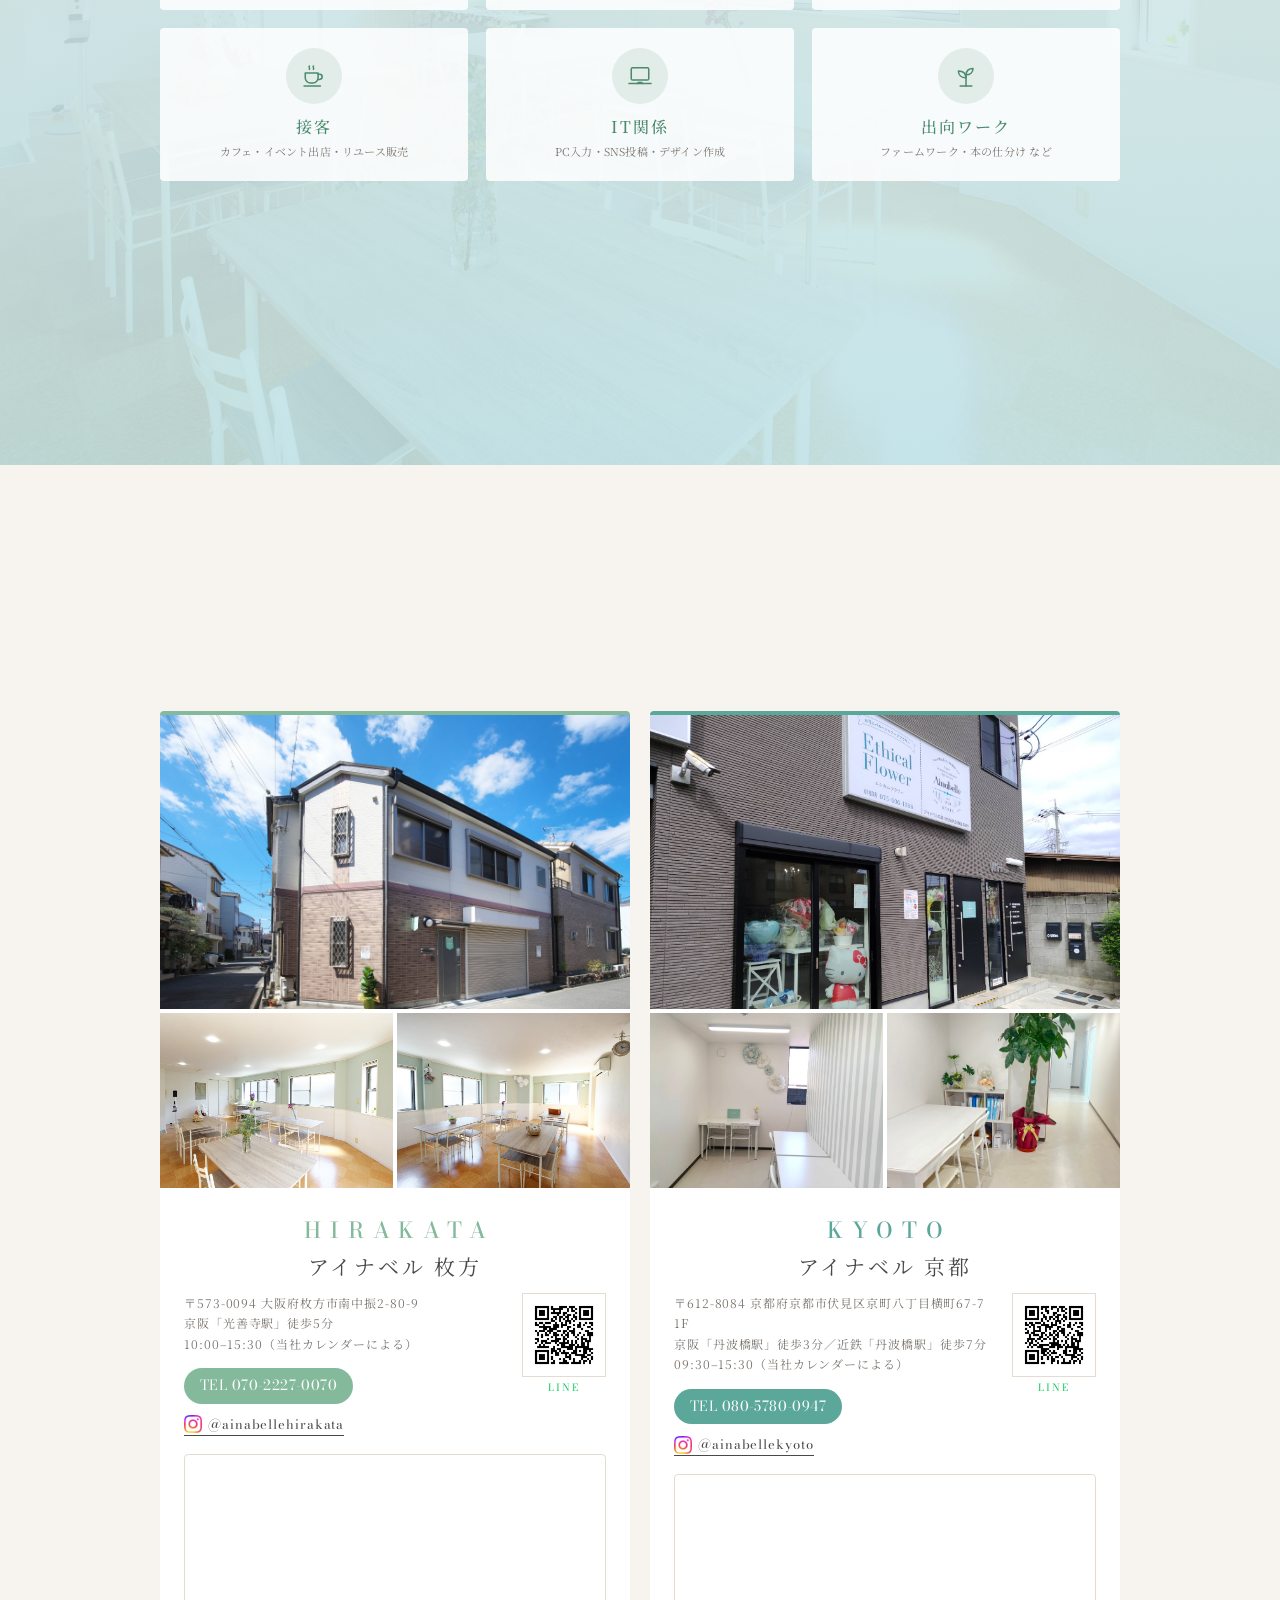
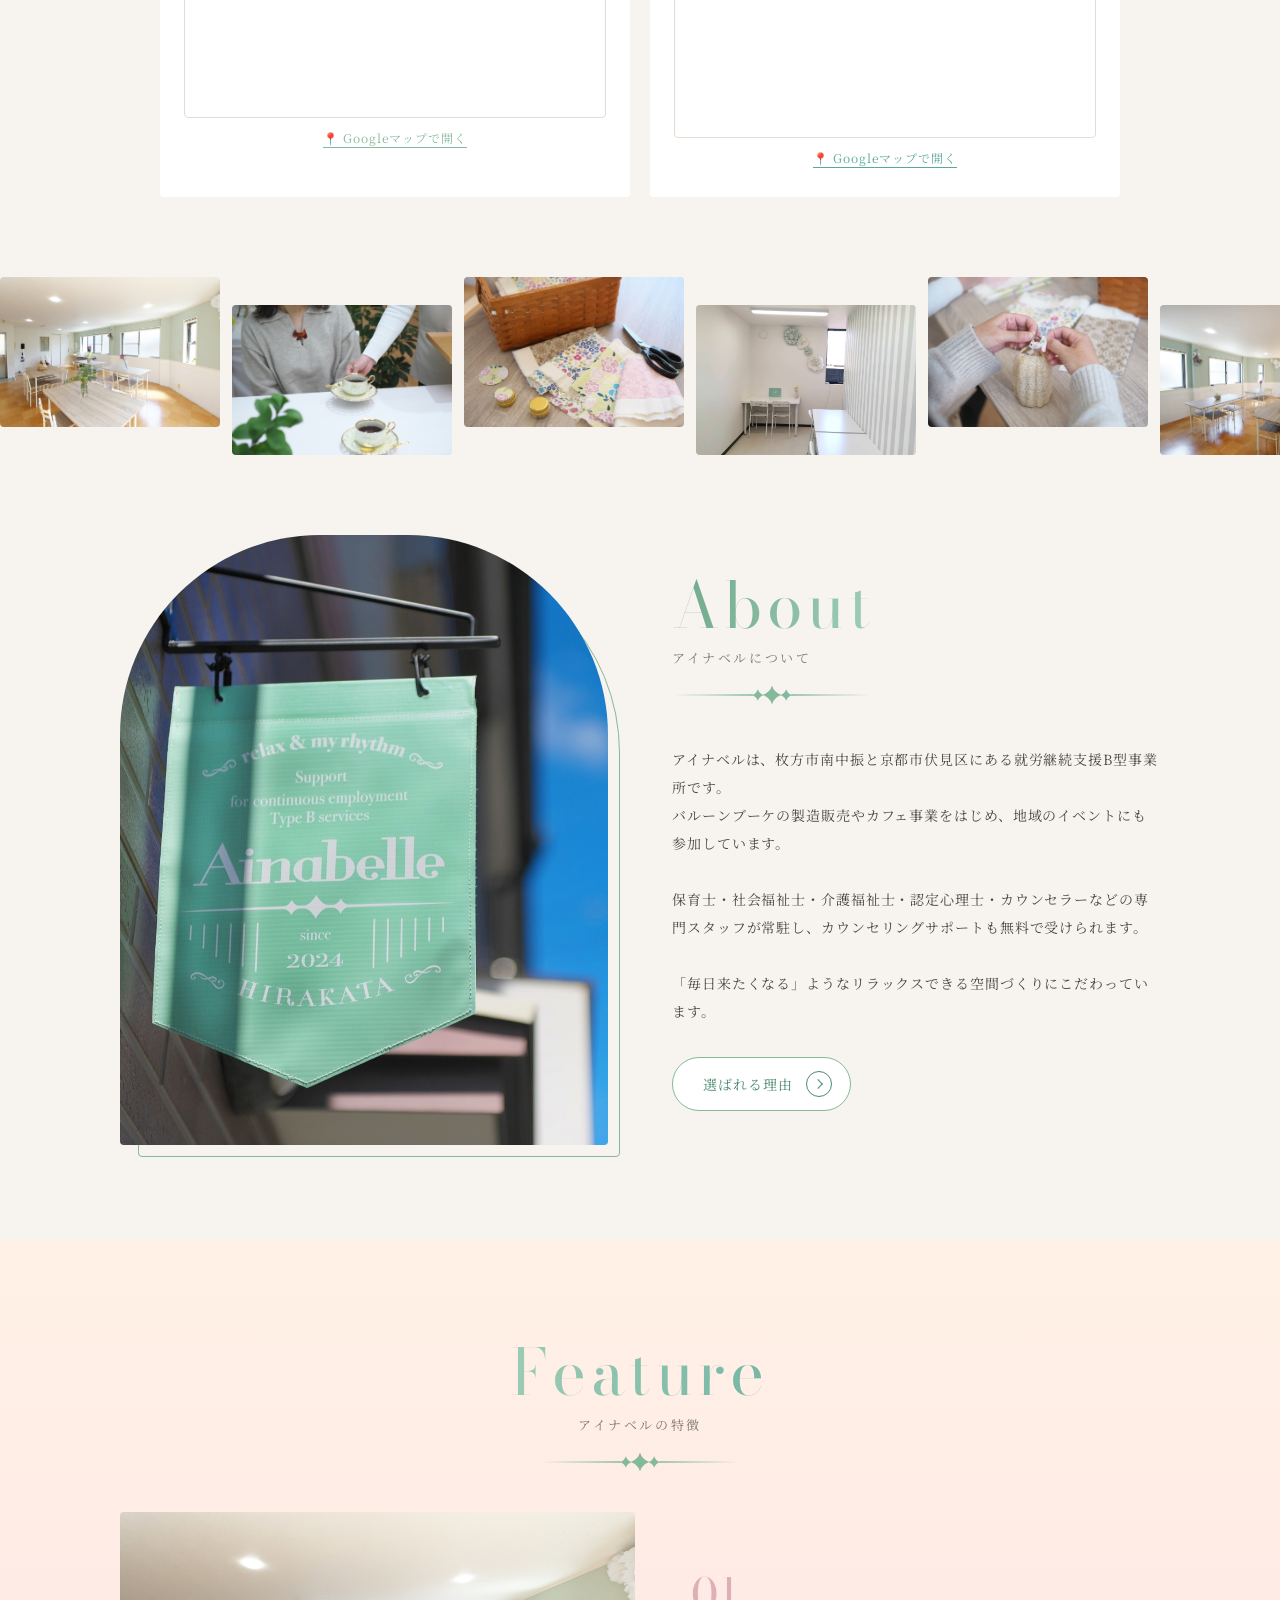
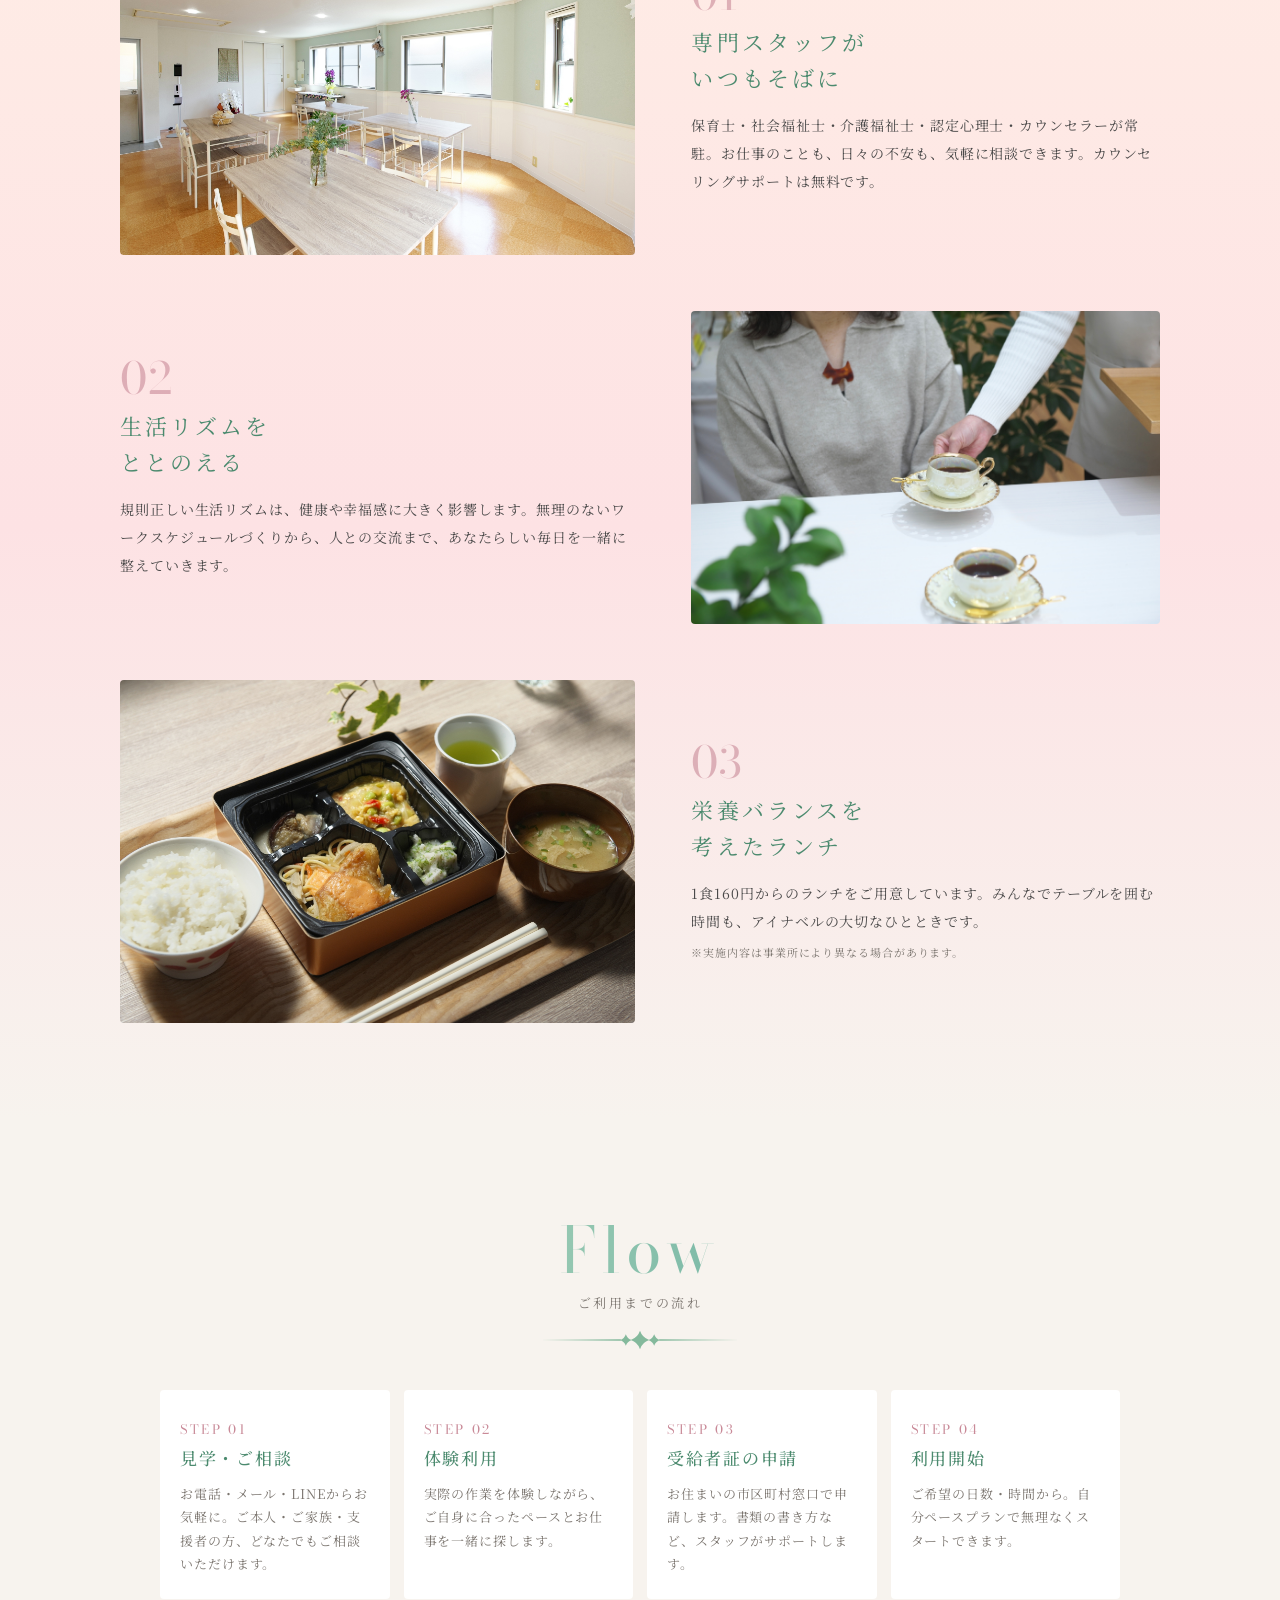
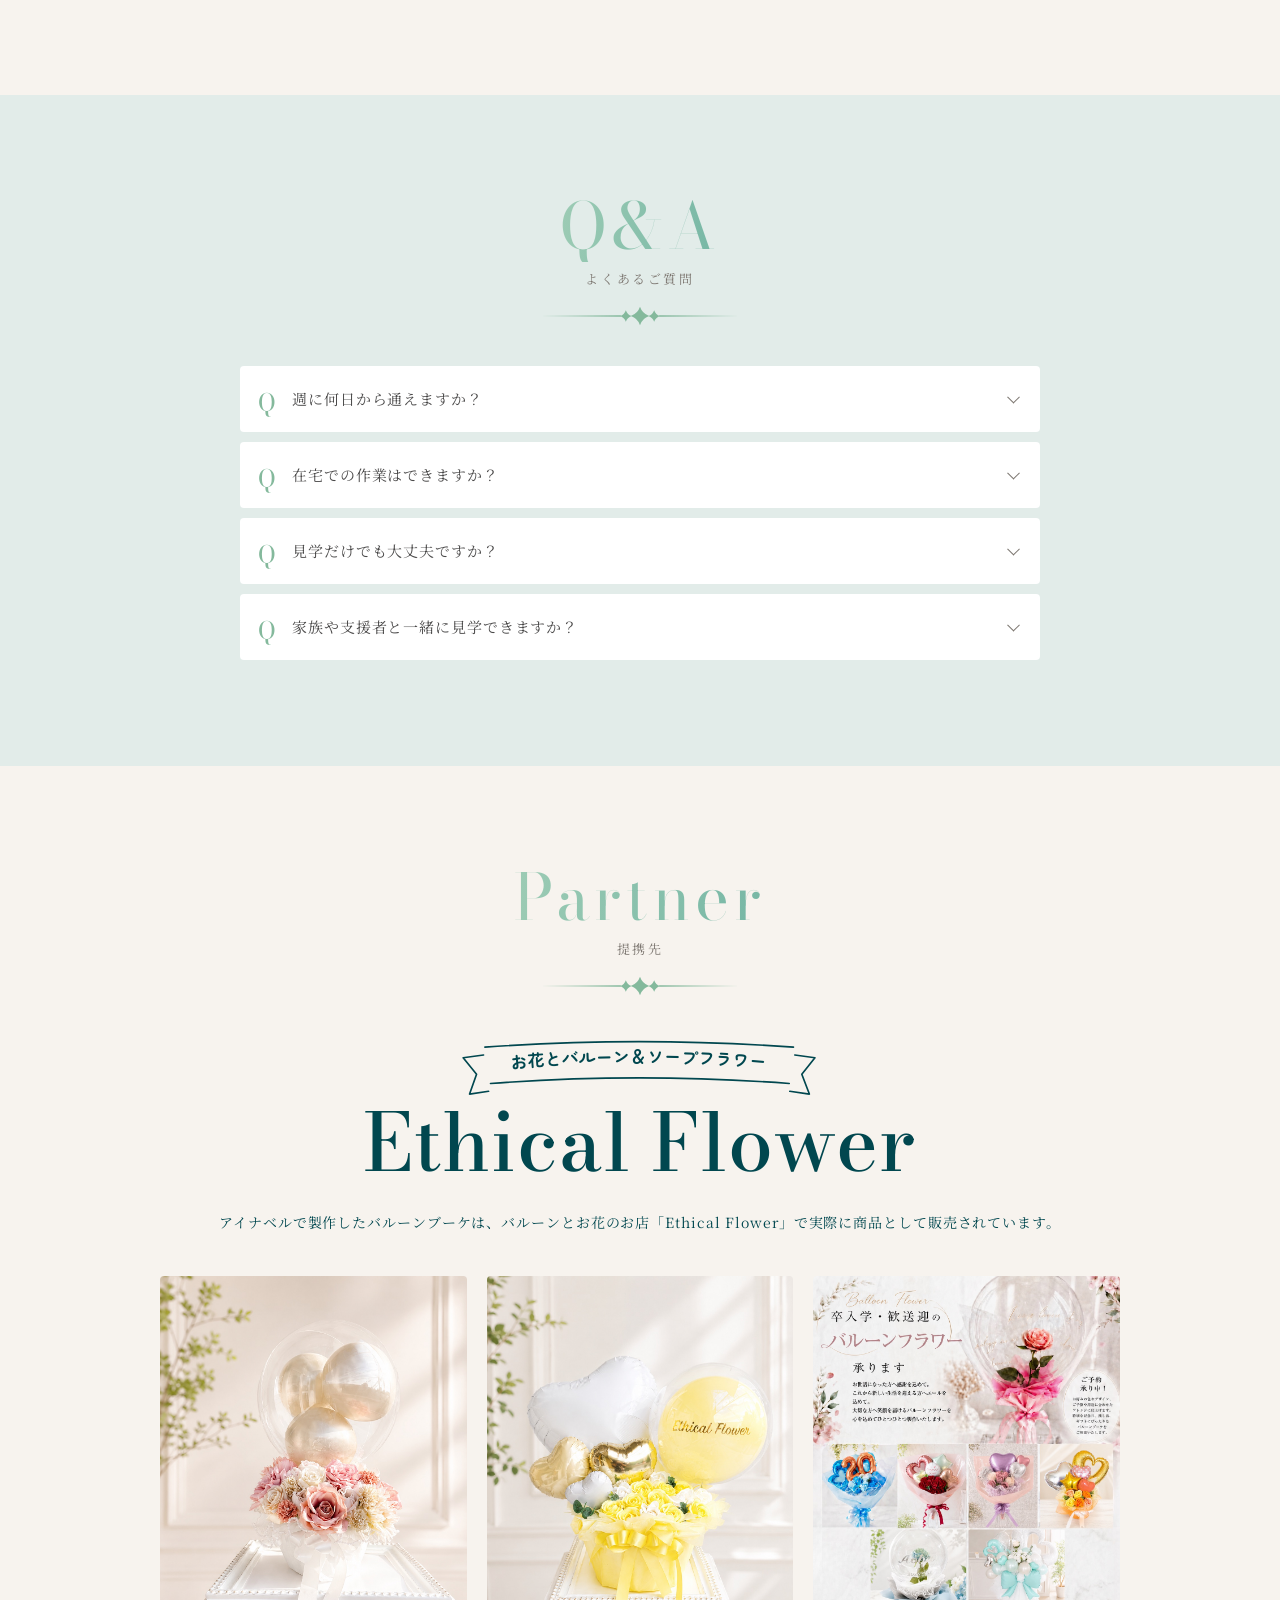
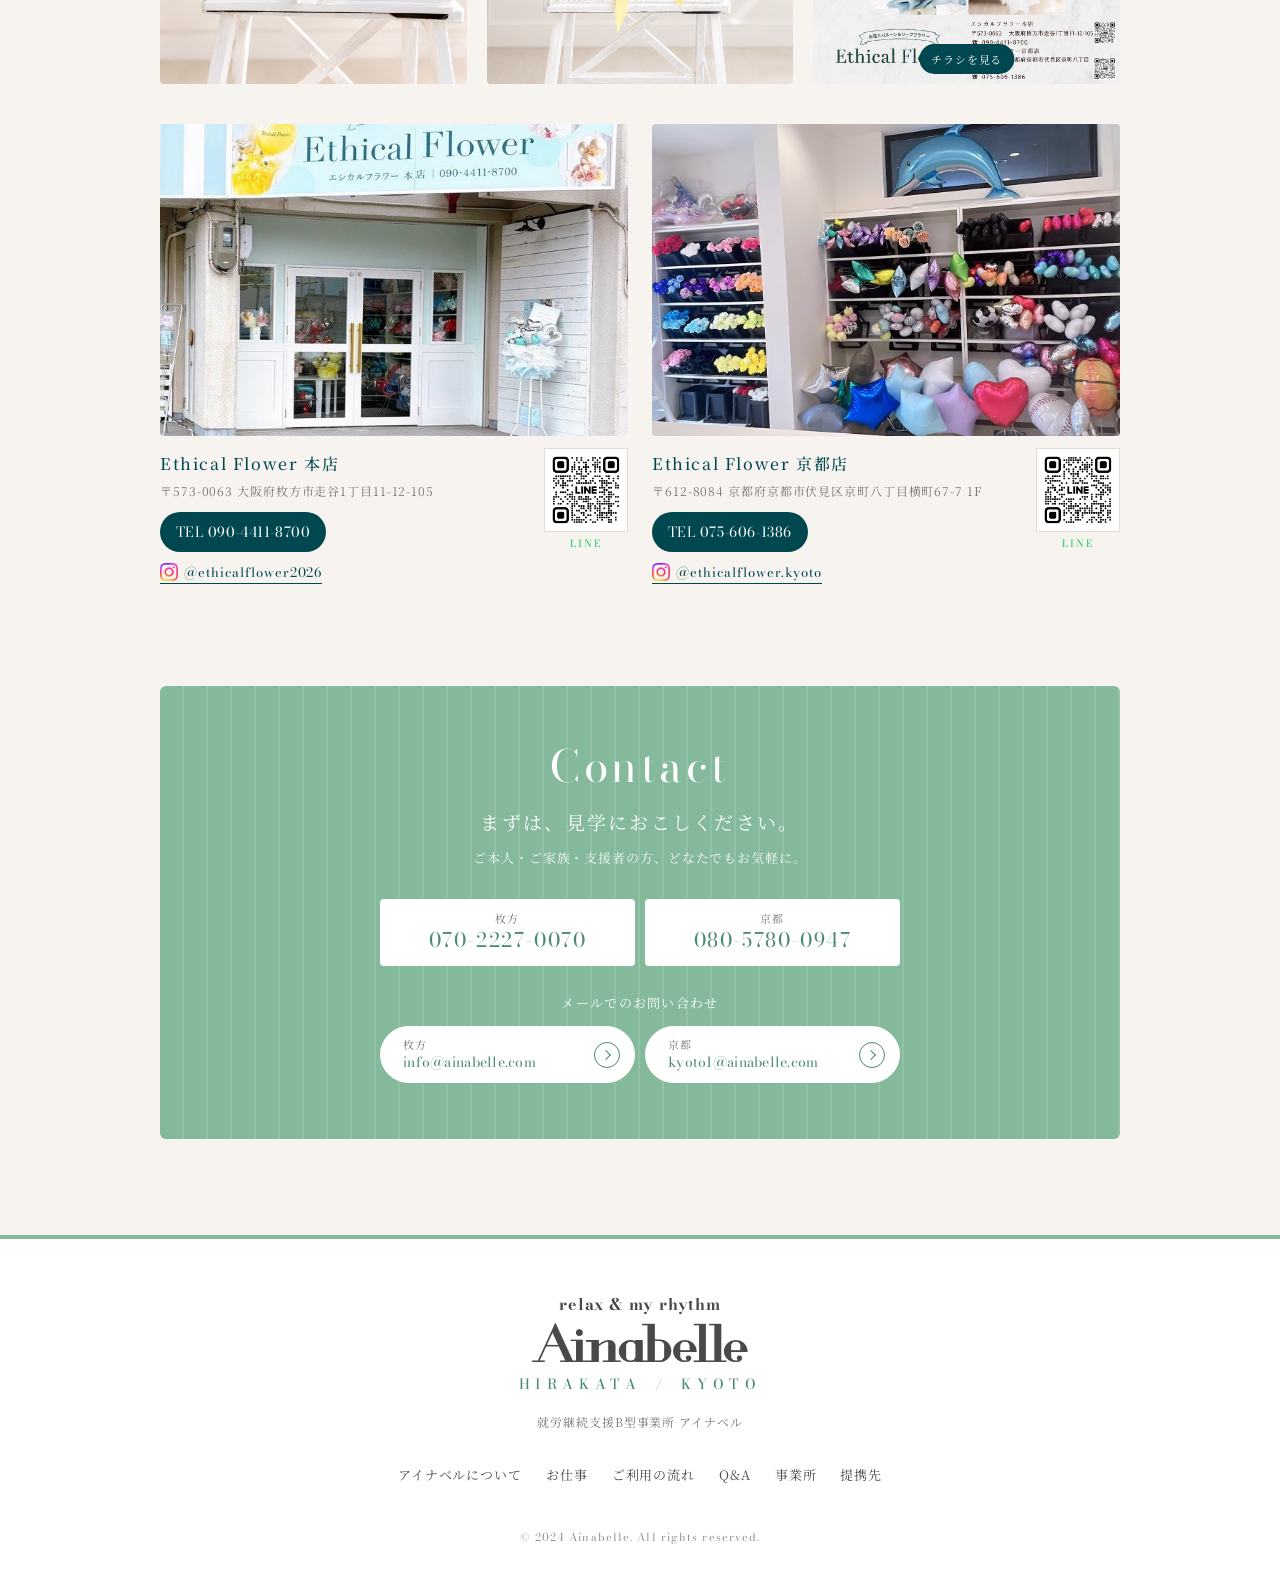
==== commit 5d0e5e56: "Add files via upload" ====
--- a/index.html
+++ b/index.html
@@ -8,7 +8,7 @@
   <link rel="preconnect" href="https://fonts.googleapis.com">
   <link rel="preconnect" href="https://fonts.gstatic.com" crossorigin>
   <link href="https://fonts.googleapis.com/css2?family=Abril+Fatface&family=Bodoni+Moda:ital,opsz,wght@0,6..96,400;0,6..96,500;0,6..96,700;1,6..96,400&family=Zen+Maru+Gothic:wght@500;700&family=Noto+Serif+JP:wght@300;400;500&family=Noto+Sans+JP:wght@300;400;500&display=swap" rel="stylesheet">
-  <link rel="stylesheet" href="style.css?v=20261015i">
+  <link rel="stylesheet" href="style.css?v=20261015o">
 </head>
 <body>
 
@@ -132,12 +132,13 @@
         </div>
         <p class="p-work__lead" data-anime="fadeUp">あなたのペースで、選べるピッタリのお仕事を見つけてください。<br class="pc">体調に合わせて、日数・時間・場所を個別にプランニングします。</p>
         <ul class="p-work__list">
-          <li data-anime="fadeUp"><span class="p-work__ico">🎈</span><b>製造販売</b><small>バルーンブーケ・ソープフラワー</small></li>
-          <li data-anime="fadeUp"><span class="p-work__ico">✂️</span><b>ハンドメイド</b><small>布小物作成・雑貨製造・検品</small></li>
-          <li data-anime="fadeUp"><span class="p-work__ico">📦</span><b>テーブルワーク</b><small>パッケージング・器具クリーニング</small></li>
-          <li data-anime="fadeUp"><span class="p-work__ico">☕</span><b>接客</b><small>カフェ・イベント出店・リユース販売</small></li>
-          <li data-anime="fadeUp"><span class="p-work__ico">💻</span><b>IT関係</b><small>PC入力・SNS投稿・デザイン作成</small></li>
-          <li data-anime="fadeUp"><span class="p-work__ico">🌱</span><b>出向ワーク</b><small>ファームワーク・本の仕分け など</small></li>
+          <!-- アイコンは細線のSVG（色はCSSの currentColor で一括指定） -->
+          <li data-anime="fadeUp"><span class="p-work__ico"><svg viewBox="0 0 24 24" aria-hidden="true"><ellipse cx="12" cy="9" rx="5.5" ry="6.5"/><path d="M11 15.5l1 1.3 1-1.3"/><path d="M12 16.8c0 1.6-1.6 2.2-.8 3.7.5.9.2 1.6-.2 2"/></svg></span><b>製造販売</b><small>バルーンブーケ・ソープフラワー</small></li>
+          <li data-anime="fadeUp"><span class="p-work__ico"><svg viewBox="0 0 24 24" aria-hidden="true"><circle cx="6" cy="6.5" r="2.8"/><circle cx="6" cy="17.5" r="2.8"/><path d="M8.3 8.2L20 18.5"/><path d="M8.3 15.8L20 5.5"/></svg></span><b>ハンドメイド</b><small>布小物作成・雑貨製造・検品</small></li>
+          <li data-anime="fadeUp"><span class="p-work__ico"><svg viewBox="0 0 24 24" aria-hidden="true"><path d="M3.5 7.5L12 3.5l8.5 4v9L12 20.5l-8.5-4z"/><path d="M3.5 7.5L12 11.5l8.5-4"/><path d="M12 11.5v9"/><path d="M7.8 5.5l8.4 4"/></svg></span><b>テーブルワーク</b><small>パッケージング・器具クリーニング</small></li>
+          <li data-anime="fadeUp"><span class="p-work__ico"><svg viewBox="0 0 24 24" aria-hidden="true"><path d="M4.5 9.5h11v4a4.5 4.5 0 0 1-4.5 4.5h-2a4.5 4.5 0 0 1-4.5-4.5z"/><path d="M15.5 10.5h1.3a2.2 2.2 0 0 1 0 4.4h-1.6"/><path d="M8 3.5c-.9 1 .9 1.6 0 2.8"/><path d="M11.5 3.5c-.9 1 .9 1.6 0 2.8"/><path d="M3.5 20.5h14"/></svg></span><b>接客</b><small>カフェ・イベント出店・リユース販売</small></li>
+          <li data-anime="fadeUp"><span class="p-work__ico"><svg viewBox="0 0 24 24" aria-hidden="true"><rect x="4.5" y="5" width="15" height="10.5" rx="1.2"/><path d="M2.5 18.5h19"/><path d="M10 18.5l.5-1h3l.5 1"/></svg></span><b>IT関係</b><small>PC入力・SNS投稿・デザイン作成</small></li>
+          <li data-anime="fadeUp"><span class="p-work__ico"><svg viewBox="0 0 24 24" aria-hidden="true"><path d="M12 20.5V11"/><path d="M12 13.5c-.2-3.6-2.6-5.8-6.5-5.8 0 3.6 2.6 5.8 6.5 5.8z"/><path d="M12 11c.2-3.4 2.4-5.5 6-5.5 0 3.4-2.4 5.5-6 5.5z"/><path d="M7 20.5h10"/></svg></span><b>出向ワーク</b><small>ファームワーク・本の仕分け など</small></li>
         </ul>
         <div class="p-work__plan" data-anime="fadeUp">
           <p class="p-work__plan__h">こんなプランも可能です</p>
@@ -166,9 +167,14 @@
           <div class="p-link__body">
             <p class="p-link__en">HIRAKATA</p>
             <h3 class="p-link__ttl">アイナベル 枚方</h3>
-            <p class="p-link__info">〒573-0094 大阪府枚方市南中振2-80-9<br>京阪「光善寺駅」徒歩5分<br>10:00–15:30（当社カレンダーによる）</p>
-            <a class="p-link__tel" href="tel:07022270070">TEL 070-2227-0070</a>
-            <a class="p-link__insta" href="https://www.instagram.com/ainabellehirakata/" target="_blank" rel="noopener"><img src="instagram_icon.png" alt="" width="18" height="18">@ainabellehirakata</a>
+            <div class="p-link__row">
+              <div class="p-link__row-main">
+                <p class="p-link__info">〒573-0094 大阪府枚方市南中振2-80-9<br>京阪「光善寺駅」徒歩5分<br>10:00–15:30（当社カレンダーによる）</p>
+                <a class="p-link__tel" href="tel:07022270070">TEL 070-2227-0070</a>
+                <a class="p-link__insta" href="https://www.instagram.com/ainabellehirakata/" target="_blank" rel="noopener"><img src="instagram_icon.png" alt="" width="18" height="18">@ainabellehirakata</a>
+              </div>
+              <figure class="p-link__qr"><img src="ainabelle_hirakata_line_qr.png" alt="アイナベル枚方 LINE公式アカウントのQRコード" width="84" height="84"><figcaption>LINE</figcaption></figure>
+            </div>
             <div class="p-link__map"><iframe src="https://www.google.com/maps/embed?pb=!1m18!1m12!1m3!1d3276.4314141679974!2d135.6289407!3d34.795086600000005!2m3!1f0!2f0!3f0!3m2!1i1024!2i768!4f13.1!3m3!1m2!1s0x60011d5c25591e67%3A0x5ee5bf7b36dc4a!2z5bCx5Yq057aZ57aa5pSv5o-0QuWei-S6i-alreaJgOOCouOCpOODiuODmeODqw!5e0!3m2!1sja!2sjp!4v1792037427995!5m2!1sja!2sjp" allowfullscreen="" loading="lazy" referrerpolicy="strict-origin-when-cross-origin" title="アイナベル枚方の地図"></iframe></div>
             <a class="p-link__maplink" href="https://www.google.com/maps/place/就労継続支援B型事業所アイナベル/@34.7950866,135.6289407,17z/data=!3m1!4b1!4m6!3m5!1s0x60011d5c25591e67:0x5ee5bf7b36dc4a!8m2!3d34.7950866!4d135.6289407!16s%2Fg%2F11vrxztby2" target="_blank" rel="noopener">Googleマップで開く</a>
           </div>
@@ -182,9 +188,14 @@
           <div class="p-link__body">
             <p class="p-link__en">KYOTO</p>
             <h3 class="p-link__ttl">アイナベル 京都</h3>
-            <p class="p-link__info">〒612-8084 京都府京都市伏見区京町八丁目横町67-7 1F<br>京阪「丹波橋駅」徒歩4分／近鉄「丹波橋駅」徒歩7分<br>09:30–15:30（当社カレンダーによる）</p>
-            <a class="p-link__tel" href="tel:08057800947">TEL 080-5780-0947</a>
-            <a class="p-link__insta" href="https://www.instagram.com/ainabellekyoto/" target="_blank" rel="noopener"><img src="instagram_icon.png" alt="" width="18" height="18">@ainabellekyoto</a>
+            <div class="p-link__row">
+              <div class="p-link__row-main">
+                <p class="p-link__info">〒612-8084 京都府京都市伏見区京町八丁目横町67-7 1F<br>京阪「丹波橋駅」徒歩3分／近鉄「丹波橋駅」徒歩7分<br>09:30–15:30（当社カレンダーによる）</p>
+                <a class="p-link__tel" href="tel:08057800947">TEL 080-5780-0947</a>
+                <a class="p-link__insta" href="https://www.instagram.com/ainabellekyoto/" target="_blank" rel="noopener"><img src="instagram_icon.png" alt="" width="18" height="18">@ainabellekyoto</a>
+              </div>
+              <figure class="p-link__qr"><img src="ainabelle_kyoto_line_qr.png" alt="アイナベル京都 LINE公式アカウントのQRコード" width="84" height="84"><figcaption>LINE</figcaption></figure>
+            </div>
             <div class="p-link__map"><iframe src="https://www.google.com/maps/embed?pb=!1m18!1m12!1m3!1d3270.580968940154!2d135.7659421!3d34.9420447!2m3!1f0!2f0!3f0!3m2!1i1024!2i768!4f13.1!3m3!1m2!1s0x60010f051f6b5dd9%3A0x3dff2825bcca04d8!2z5bCx5Yq057aZ57aa5pSv5o-0QuWei-S6i-alreaJgCDjgqLjgqTjg4rjg5njg6vkuqzpg70!5e0!3m2!1sja!2sjp!4v1792037482928!5m2!1sja!2sjp" allowfullscreen="" loading="lazy" referrerpolicy="strict-origin-when-cross-origin" title="アイナベル京都の地図"></iframe></div>
             <a class="p-link__maplink" href="https://www.google.com/maps?cid=4467333497921078488" target="_blank" rel="noopener">Googleマップで開く</a>
           </div>
@@ -357,7 +368,8 @@
           <div class="p-partner__info">
             <div>
               <b>Ethical Flower 本店</b>
-              <p>〒573-0063 大阪府枚方市走谷1丁目11-12-105<br>TEL 090-4411-8700</p>
+              <p>〒573-0063 大阪府枚方市走谷1丁目11-12-105</p>
+              <a class="p-partner__tel" href="tel:09044118700">TEL 090-4411-8700</a>
               <a class="p-partner__insta" href="https://www.instagram.com/ethicalflower2026/" target="_blank" rel="noopener"><img src="instagram_icon.png" alt="" width="18" height="18">@ethicalflower2026</a>
             </div>
             <figure class="p-partner__qr"><img src="ethical_honten_line_qr.png" alt="Ethical Flower 本店 LINE公式アカウントのQRコード"><figcaption>LINE</figcaption></figure>
@@ -368,7 +380,8 @@
           <div class="p-partner__info">
             <div>
               <b>Ethical Flower 京都店</b>
-              <p>〒612-8084 京都府京都市伏見区京町八丁目横町67-7 1F<br>TEL 075-606-1386</p>
+              <p>〒612-8084 京都府京都市伏見区京町八丁目横町67-7 1F</p>
+              <a class="p-partner__tel" href="tel:0756061386">TEL 075-606-1386</a>
               <a class="p-partner__insta" href="https://www.instagram.com/ethicalflower.kyoto/" target="_blank" rel="noopener"><img src="instagram_icon.png" alt="" width="18" height="18">@ethicalflower.kyoto</a>
             </div>
             <figure class="p-partner__qr"><img src="ethical_kyoto_line_qr.png" alt="Ethical Flower 京都店 LINE公式アカウントのQRコード"><figcaption>LINE</figcaption></figure>
@@ -389,8 +402,9 @@
         </div>
         <p class="p-contact__mail-h">メールでのお問い合わせ</p>
         <div class="p-contact__mails">
-          <a class="c-btn c-btn--white" href="mailto:info@ainabelle.com"><span><small>枚方</small>info@ainabelle.com</span><span class="c-arrow"></span></a>
-          <a class="c-btn c-btn--white" href="mailto:kyoto1@ainabelle.com"><span><small>京都</small>kyoto1@ainabelle.com</span><span class="c-arrow"></span></a>
+          <!-- 迷惑メール対策：アドレスはHTMLに直接書かず、main.js で data-u / data-d から組み立てる -->
+          <a class="c-btn c-btn--white js-mail" data-u="info" data-d="ainabelle.com"><span><small>枚方</small><span class="js-mail__addr">メールアドレスを表示するにはJavaScriptを有効にしてください</span></span><span class="c-arrow"></span></a>
+          <a class="c-btn c-btn--white js-mail" data-u="kyoto1" data-d="ainabelle.com"><span><small>京都</small><span class="js-mail__addr">メールアドレスを表示するにはJavaScriptを有効にしてください</span></span><span class="c-arrow"></span></a>
         </div>
       </div>
     </section>
@@ -421,6 +435,6 @@
     <li><a class="l-fixed__web" href="#contact"><span>📅</span>見学予約</a></li>
   </ul>
 
-  <script src="main.js?v=20261015i"></script>
+  <script src="main.js?v=20261015o"></script>
 </body>
 </html>
--- a/style.css
+++ b/style.css
@@ -249,7 +249,11 @@
   border-radius: 4px; padding: 20px 10px;
   text-align: center; line-height: 1.6;
 }
-.p-work__ico { display: block; font-size: 26px; margin-bottom: 6px; }
+.p-work__ico {
+  display: grid; place-items: center; width: 56px; height: 56px; margin: 0 auto 10px;
+  border-radius: 50%; background: var(--mint); color: var(--sage-deep);   /* 線の色 */
+}
+.p-work__ico svg { width: 28px; height: 28px; fill: none; stroke: currentColor; stroke-width: 1.3; stroke-linecap: round; stroke-linejoin: round; }
 .p-work__list b { display: block; font-weight: 500; font-size: 16px; letter-spacing: .12em; color: var(--sage-deep); }
 .p-work__list small { display: block; font-size: 11px; line-height: 1.6; letter-spacing: .02em; color: var(--ink-soft); margin-top: 4px; }
 .p-work__plan { margin-top: 32px; background: #fff; border-radius: 4px; padding: 24px; }
@@ -277,6 +281,13 @@
 .p-link__tel { display: inline-block; margin-top: 14px; background: var(--accent); color: #fff; border-radius: 999px; padding: 6px 24px; font-family: var(--en); font-size: 15px; letter-spacing: .1em; }
 .p-link__insta { display: flex; align-items: center; justify-content: center; gap: 6px; width: fit-content; margin: 12px auto 0; font-family: var(--en); font-size: 13px; color: var(--ink); border-bottom: 1px solid currentColor; line-height: 1.6; }
 .p-link__insta img { width: 18px; height: 18px; }
+/* Ethical Flower の店舗カードと同じ並び：左に情報、右にLINEのQR */
+.p-link__row { display: flex; align-items: flex-start; justify-content: space-between; gap: 12px; margin-top: 6px; text-align: left; }
+.p-link__row .p-link__insta { margin: 10px 0 0; }
+.p-link__row .p-link__tel { white-space: nowrap; font-size: 14px; letter-spacing: .03em; padding: 6px 16px; }
+.p-link__qr { flex-shrink: 0; width: 84px; text-align: center; }
+.p-link__qr img { width: 84px; height: 84px; background: #fff; padding: 4px; border: 1px solid var(--line); }
+.p-link__qr figcaption { font-family: var(--en); font-size: 10px; letter-spacing: .2em; color: #06C755; margin-top: 2px; }
 .p-link__map { margin-top: 18px; border-radius: 4px; overflow: hidden; border: 1px solid var(--line); aspect-ratio: 16 / 10; }
 .p-link__map iframe { width: 100%; height: 100%; border: 0; display: block; }
 .p-link__maplink { display: inline-block; margin-top: 10px; font-size: 12px; color: var(--accent); border-bottom: 1px solid currentColor; line-height: 1.6; }
@@ -375,7 +386,8 @@
 .p-partner__qr { flex-shrink: 0; width: 84px; text-align: center; }
 .p-partner__list .p-partner__qr img { width: 84px; aspect-ratio: 1; object-fit: contain; border-radius: 0; margin: 0; background: #fff; padding: 4px; border: 1px solid var(--line); }
 .p-partner__qr figcaption { font-family: var(--en); font-size: 10px; letter-spacing: .2em; color: #06C755; margin-top: 2px; }
-.p-partner__insta { display: inline-flex; align-items: center; gap: 6px; margin-top: 6px; font-family: var(--en); font-size: 13px; color: var(--ethical); border-bottom: 1px solid currentColor; line-height: 1.6; }
+.p-partner__tel { display: block; width: fit-content; white-space: nowrap; margin-top: 10px; background: var(--ethical); color: #fff; border-radius: 999px; padding: 6px 16px; font-family: var(--en); font-size: 14px; letter-spacing: .03em; }   /* アイナベルの電話ボタンと同じ形 */
+.p-partner__insta { display: inline-flex; align-items: center; gap: 6px; margin-top: 10px; font-family: var(--en); font-size: 13px; color: var(--ethical); border-bottom: 1px solid currentColor; line-height: 1.6; }
 .p-partner__list .p-partner__insta img { width: 18px; height: 18px; aspect-ratio: auto; margin: 0; border-radius: 0; }
 
 /* ---------- お問い合わせ ---------- */
